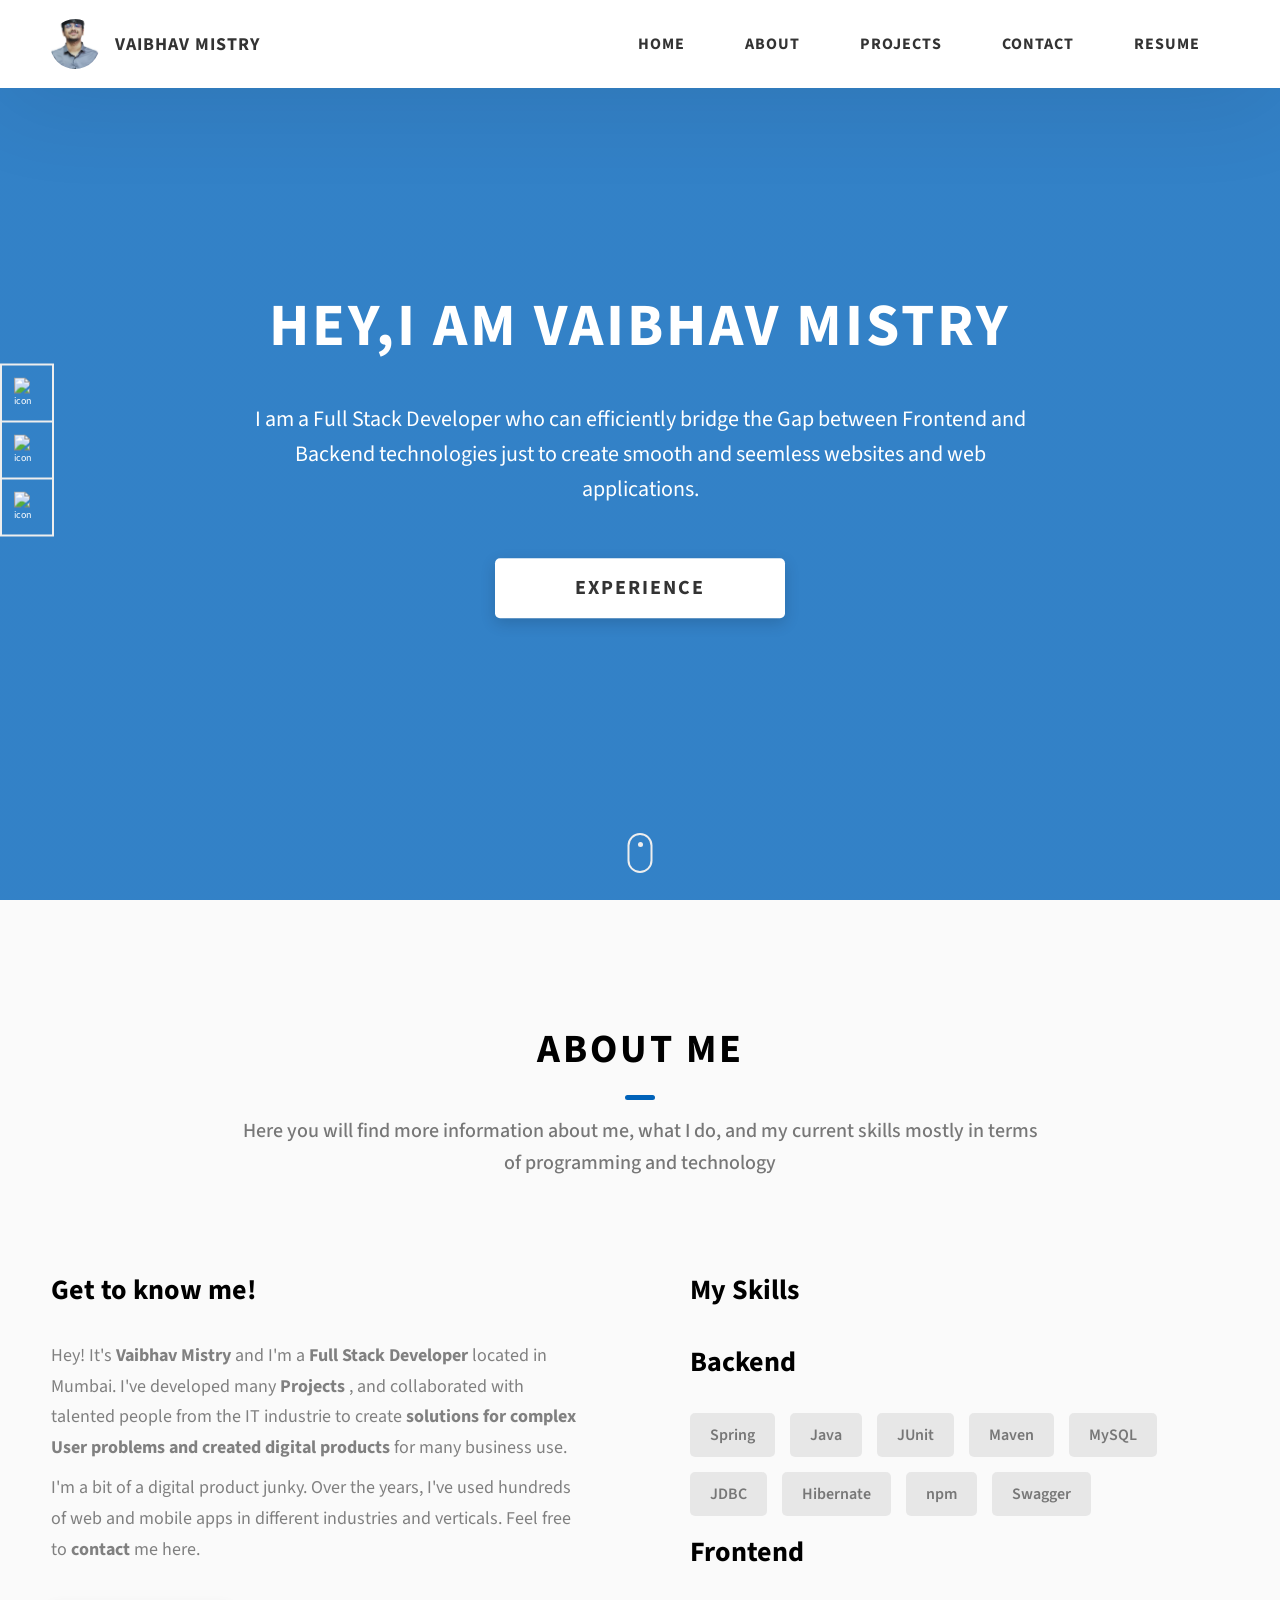
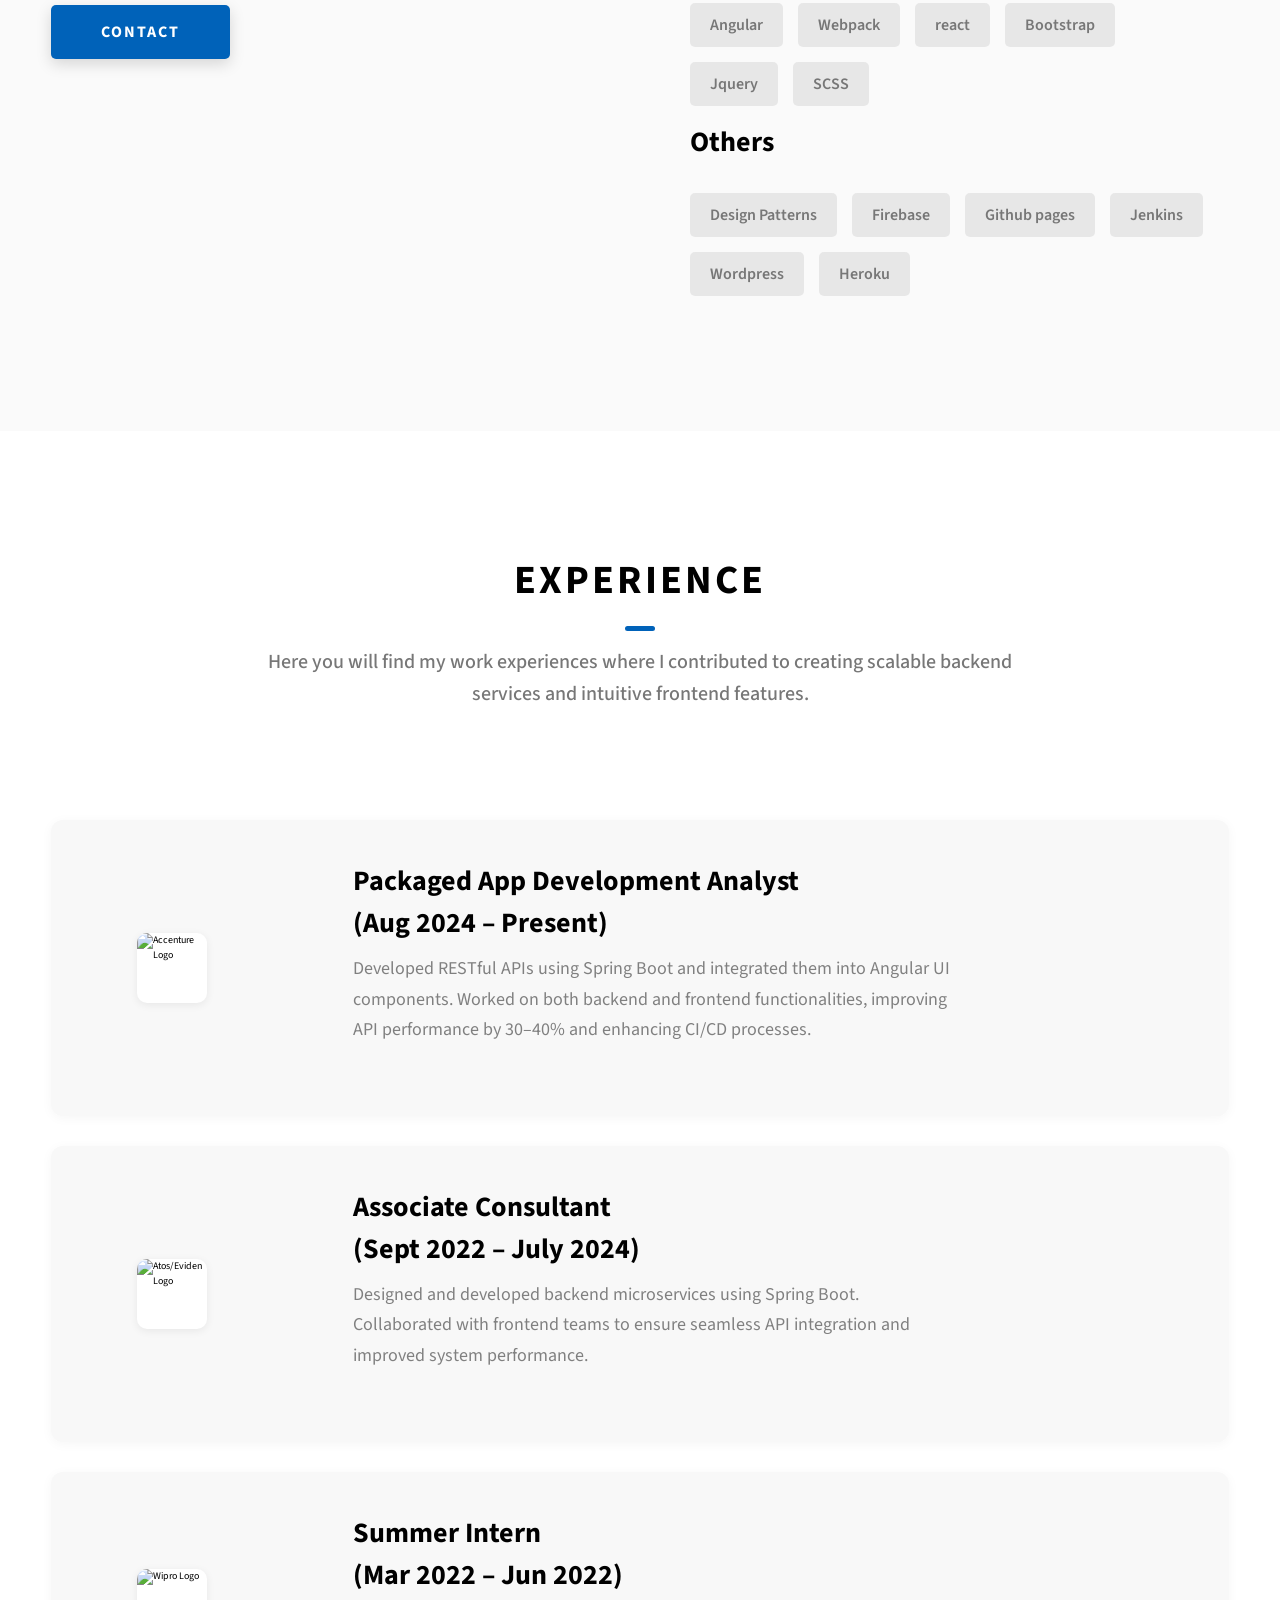
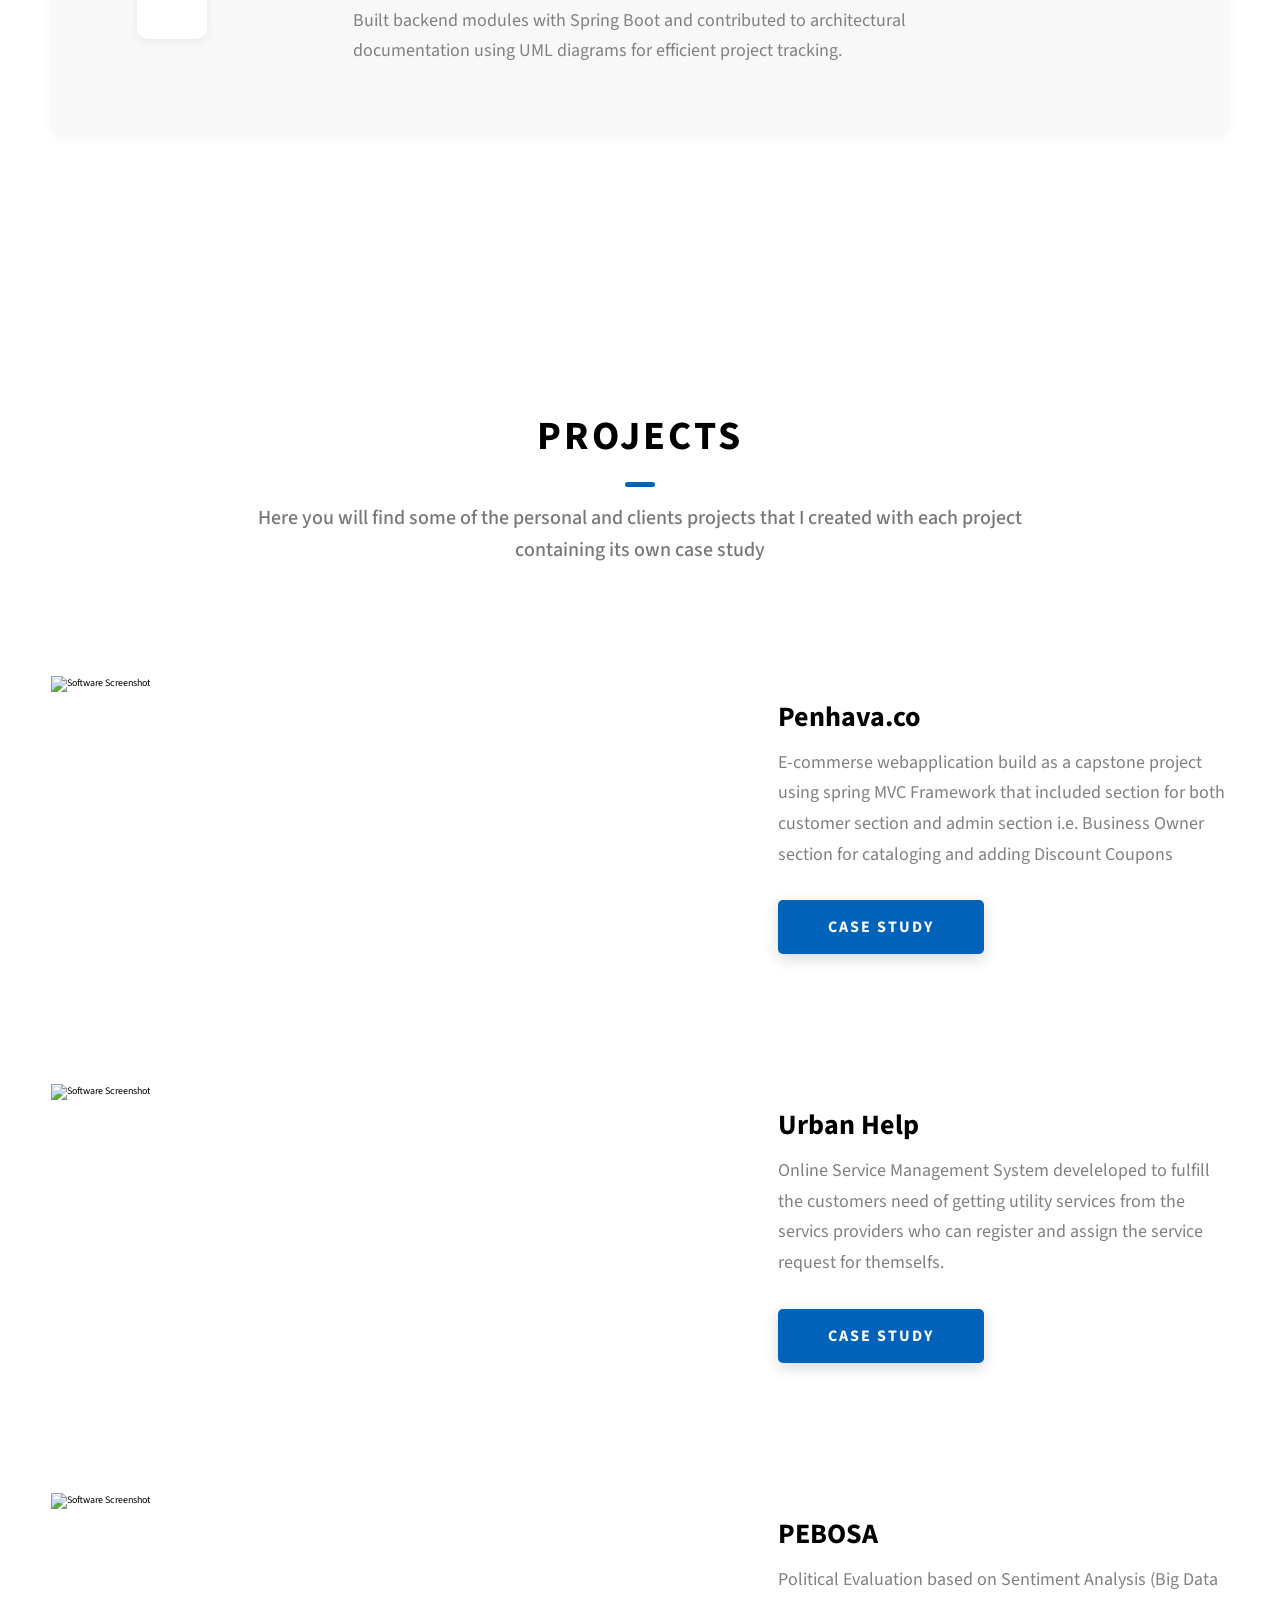
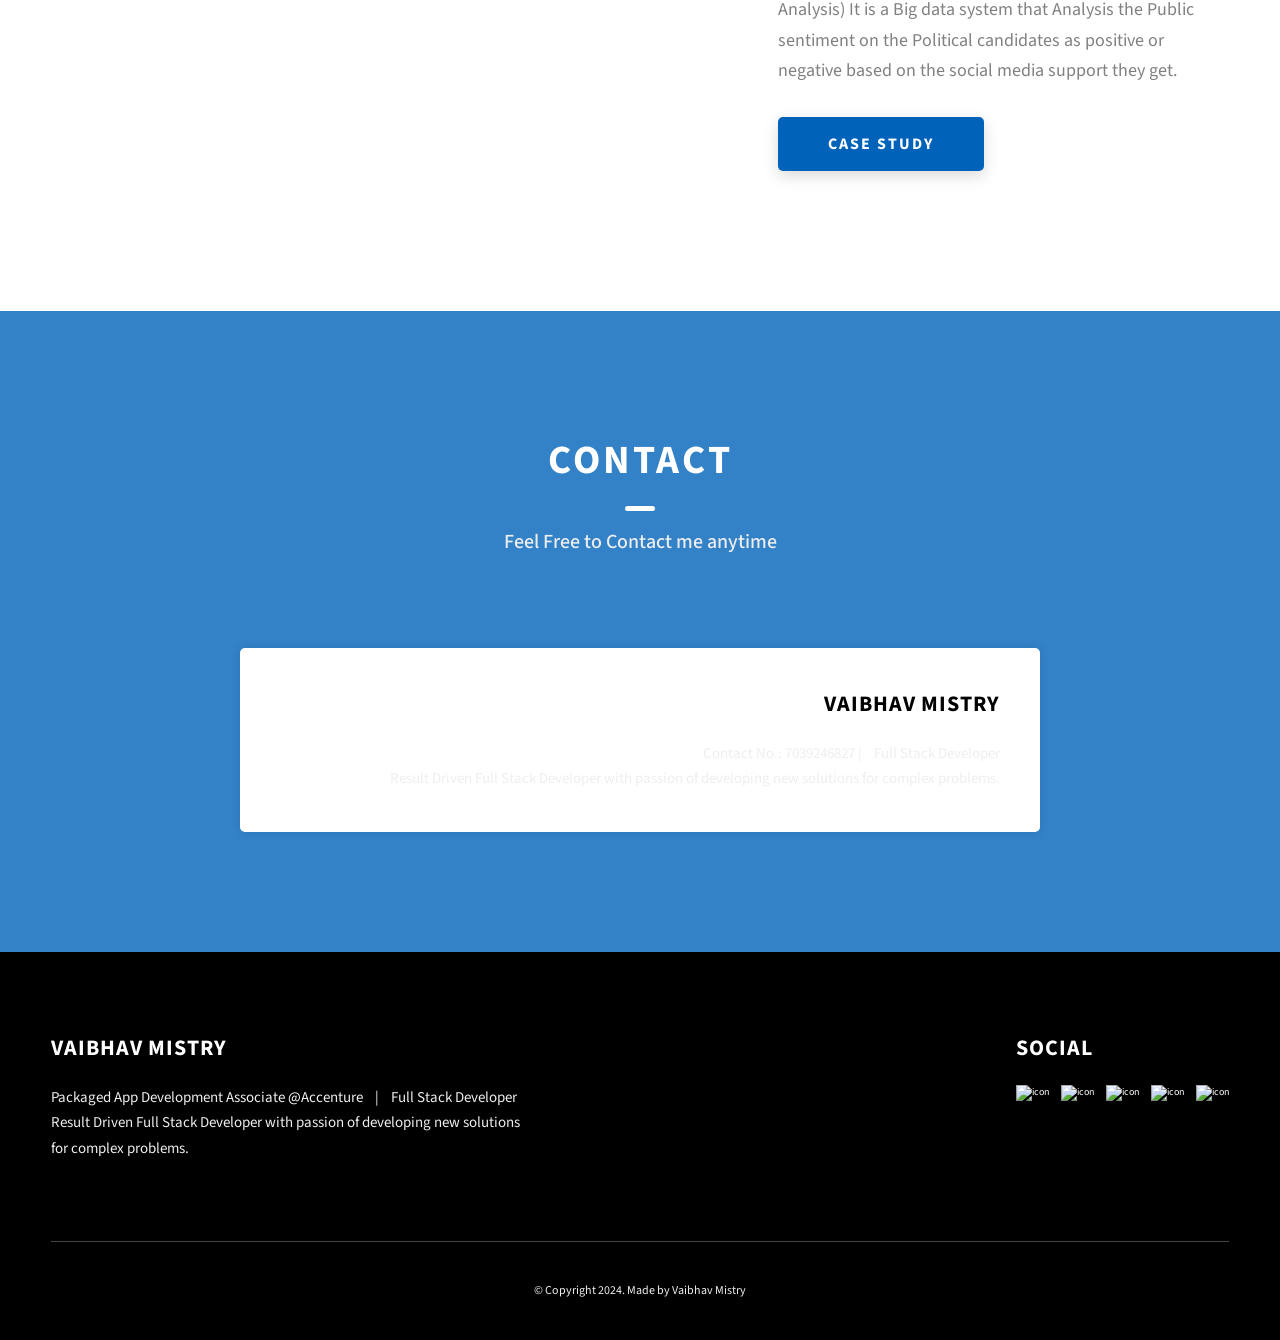
==== index.html @ 404e7f93 "updating the resume" ====
<!DOCTYPE html>
<html lang="en">
  <head>
    <meta charset="UTF-8" />
    <link rel="icon" href="./assets/jpeg/titlelogo.png" type="image/icon type">
    <meta name="viewport" content="width=device-width, initial-scale=1.0" />
    <meta http-equiv="X-UA-Compatible" content="ie=edge" />
    <title>Vaibhav Mistry</title>
    <meta name="description" content="Vaibahv Mistry Portfolio" />

    <link rel="stylesheet" href="style2.css" />

    <link rel="preconnect" href="https://fonts.googleapis.com" />
    <link rel="preconnect" href="https://fonts.gstatic.com" crossorigin />
    <link
      href="https://fonts.googleapis.com/css2?family=Source+Sans+Pro:wght@400;600;700;900&display=swap"
      rel="stylesheet"
    />
  </head>
  <body>
    <header class="header">
      <div class="header__content">
        <div class="header__logo-container">
          <div class="header__logo-img-cont">
            <img
              src="photo.jpg"
              alt="Vaibhav Mistry Logo Image"
              class="header__logo-img"
            />
          </div>
          <span class="header__logo-sub">Vaibhav Mistry</span>
        </div>
        <div class="header__main">
          <ul class="header__links">
            <li class="header__link-wrapper">
              <a href="./index.html" class="header__link"> Home </a>
            </li>
            <li class="header__link-wrapper">
              <a href="./index.html#about" class="header__link">About </a>
            </li>
            <li class="header__link-wrapper">
              <a href="./index.html#projects" class="header__link">
                Projects
              </a>
            </li>
            <li class="header__link-wrapper">
              <a href="./index.html#contact" class="header__link"> Contact </a>
            </li>
            <li class="header__link-wrapper">
              <a href="./index-1.html" class="header__link"> Resume </a>
            </li>
          </ul>
          <div class="header__main-ham-menu-cont">
            <img
              src="./assets/svg/ham-menu.svg"
              alt="hamburger menu"
              class="header__main-ham-menu"
            />
            <img
              src="./assets/svg/ham-menu-close.svg"
              alt="hamburger menu close"
              class="header__main-ham-menu-close d-none"
            />
          </div>
        </div>
      </div>
      <div class="header__sm-menu">
        <div class="header__sm-menu-content">
          <ul class="header__sm-menu-links">
            <li class="header__sm-menu-link">
              <a href="./index.html"> Home </a>
            </li>

            <li class="header__sm-menu-link">
              <a href="./index.html#about"> About </a>
            </li>

            <li class="header__sm-menu-link">
              <a href="./index.html#projects"> Projects </a>
            </li>

            <li class="header__sm-menu-link">
              <a href="./index.html#contact"> Contact </a>
            </li>
            <li class="header__sm-menu-link">
              <a href="./index-1.html" class="header__link"> Resume </a>
            </li>
          </ul>
        </div>
      </div>
    </header>
    <section class="home-hero">
      <div class="home-hero__content">
        <h1 class="heading-primary">Hey,I am Vaibhav Mistry</h1>
        <div class="home-hero__info">
          <p class="text-primary">
            I am a Full Stack Developer who can efficiently bridge the Gap between 
            Frontend and Backend technologies just to create smooth and seemless 
            websites and web applications.
          </p>
        </div>
        <div class="home-hero__cta">
          <a href="index.html#experience" class="btn btn--bg">Experience</a>
        </div>
      </div>
      <div class="home-hero__socials">
        <div class="home-hero__social">
          <a href="https://www.linkedin.com/in/vaibhav-mistry-b2bb762a1/" class="home-hero__social-icon-link">
            <img
              src="./assets/png/linkedin-ico.png"
              alt="icon"
              class="home-hero__social-icon"
            />
          </a>
        </div>
        <div class="home-hero__social">
          <a href="https://github.com/vaibhav2620" class="home-hero__social-icon-link">
            <img
              src="./assets/png/github-ico.png"
              alt="icon"
              class="home-hero__social-icon"
            />
          </a>
        </div>

        <div class="home-hero__social">
          <a
            href="https://www.instagram.com/vaibhav_mistry_/"
            class="home-hero__social-icon-link home-hero__social-icon-link--bd-none"
          >
            <img
              src="./assets/png/insta-ico.png"
              alt="icon"
              class="home-hero__social-icon"
            />
          </a>
        </div>
      </div>
      <div class="home-hero__mouse-scroll-cont">
        <div class="mouse"></div>
      </div>
    </section>
    <section id="about" class="about sec-pad">
      <div class="main-container">
        <h2 class="heading heading-sec heading-sec__mb-med">
          <span class="heading-sec__main">About Me</span>
          <span class="heading-sec__sub">
            Here you will find more information about me, what I do, 
            and my current skills mostly in terms of programming and technology
          </span>
        </h2>
        <div class="about__content">
          <div class="about__content-main">
            <h3 class="about__content-title">Get to know me!</h3>
            <div class="about__content-details">
              <p class="about__content-details-para">
                Hey! It's
                <strong>Vaibhav Mistry</strong>
                and I'm a <strong>Full Stack Developer </strong> located in
                Mumbai. I've developed many 
                <strong> Projects </strong>
                , and collaborated
                with talented people from the IT industrie to create
                <strong>solutions for complex User problems and created digital products </strong>
                for many business use.
              </p>
              <p class="about__content-details-para">
                I'm a bit of a digital product junky. Over the years, I've used
                hundreds of web and mobile apps in different industries and
                verticals. Feel free to
                <strong>contact</strong> me here.
              </p>
            </div>
            <a href="#contact" class="btn btn--med btn--theme dynamicBgClr"
              >Contact</a
            >
          </div>
          <div class="about__content-skills">
            <h3 class="about__content-title">My Skills</h3>
            <h6 class="about__content-title">Backend</h6>
            <div class="skills">
              <div class="skills__skill">Spring</div>
              <div class="skills__skill">Java</div>
              <div class="skills__skill">JUnit</div>
              <div class="skills__skill">Maven</div>
              <div class="skills__skill">MySQL</div>
              <div class="skills__skill">JDBC</div>
              <div class="skills__skill">Hibernate</div>
              <div class="skills__skill">npm</div>
              <div class="skills__skill">Swagger</div>
              
              
              
              <!-- <div class="skills__skill">Angular</div> -->
              <!-- <div class="skills__skill">Web technologies</div> -->
              <!-- <div class="skills__skill">CSS</div> -->
              <!-- <div class="skills__skill">JavaScript</div> -->
              <!-- <div class="skills__skill">Relational DB's</div>
                <div class="skills__skill">Git</div>
                <div class="skills__skill">Jenkins</div>
                <div class="skills__skill">React</div>
                <div class="skills__skill">Wordpress</div>
                <div class="skills__skill">Graphic designing</div> -->
            </div>
            <h6 class="about__content-title">Frontend</h6>
            <div class="skills">
                <!-- <div class="skills__skill">Spring Framework</div>
                    <div class="skills__skill">Java</div> -->
                    <div class="skills__skill">Angular</div>
                    <div class="skills__skill">Webpack</div>
                    <div class="skills__skill">react</div>
                    <div class="skills__skill">Bootstrap</div>
                    <div class="skills__skill">Jquery</div>
                    <div class="skills__skill">SCSS</div>

                    
                    <!-- <div class="skills__skill">Relational DB's</div>
                        <div class="skills__skill">Git</div>
                        <div class="skills__skill">Jenkins</div>
                        <div class="skills__skill">Wordpress</div>
                        <div class="skills__skill">Graphic designing</div> -->
                    </div>
                    <h6 class="about__content-title">Others</h6>
                    <div class="skills">
                        <!-- <div class="skills__skill">Spring Framework</div>
                            <div class="skills__skill">Java</div> -->
                            <!-- <div class="skills__skill">Angular</div>
                                <div class="skills__skill">HTML</div>
                                <div class="skills__skill">CSS</div>
                                <div class="skills__skill">JavaScript</div>
                                <div class="skills__skill">React</div> -->
                                <div class="skills__skill">Design Patterns</div>
                                <div class="skills__skill">Firebase</div>
                                <div class="skills__skill">Github pages</div>
              <div class="skills__skill">Jenkins</div>
              <div class="skills__skill">Wordpress</div>
              <div class="skills__skill">Heroku</div>
            </div>
          </div>
        </div>
      </div>
    </section>
    <section id="experience" class="projects sec-pad">
      <div class="main-container">
        <h2 class="heading heading-sec heading-sec__mb-bg">
          <span class="heading-sec__main">Experience</span>
          <span class="heading-sec__sub">
            Here you will find my work experiences where I contributed to creating scalable backend services and intuitive frontend features.
          </span>
        </h2>

        <div class="projects__content">
          <!-- Experience 1 -->
          <div class="projects__row experience-row">
            <div class="projects__row-img-cont">
              <img src="./assets/png/download.png" alt="Accenture Logo" class="experience-logo" />
            </div>
            <div class="projects__row-content">
              <h4 class="projects__row-content-title">Packaged App Development Analyst <br>(Aug 2024 – Present)</h4>
              <p class="projects__row-content-desc">
                Developed RESTful APIs using Spring Boot and integrated them into Angular UI components.
                Worked on both backend and frontend functionalities, improving API performance by 30–40% and enhancing CI/CD processes.
              </p>
            </div>
          </div>

          <!-- Experience 2 -->
          <div class="projects__row experience-row">
            <div class="projects__row-img-cont">
              <img src="./assets/jpeg/Logo .png" alt="Atos/Eviden Logo" class="experience-logo" />
            </div>
            <div class="projects__row-content">
              <h4 class="projects__row-content-title">Associate Consultant <br> (Sept 2022 – July 2024)</h4>
              <p class="projects__row-content-desc">
                Designed and developed backend microservices using Spring Boot. Collaborated with frontend teams to ensure seamless API integration and improved system performance.
              </p>
            </div>
          </div>

          <!-- Experience 3 -->
          <div class="projects__row experience-row">
            <div class="projects__row-img-cont">
              <img src="./assets/jpeg/wipro.png" alt="Wipro Logo" class="experience-logo" />
            </div>
            <div class="projects__row-content">
              <h4 class="projects__row-content-title">Summer Intern <br>(Mar 2022 – Jun 2022)</h4>
              <p class="projects__row-content-desc">
                Built backend modules with Spring Boot and contributed to architectural documentation using UML diagrams for efficient project tracking.
              </p>
            </div>
          </div>
        </div>
      </div>
    </section>
       
    <section id="projects" class="projects sec-pad">
      <div class="main-container">
        <h2 class="heading heading-sec heading-sec__mb-bg">
          <span class="heading-sec__main">Projects</span>
          <span class="heading-sec__sub">
            Here you will find some of the personal and clients projects that I created with each project containing its own case study
          </span>
        </h2>

        <div class="projects__content">
          <div class="projects__row">
            <div class="projects__row-img-cont">
              <img
                src="./assets/jpeg/Media (1).jpg"
                alt="Software Screenshot"
                class="projects__row-img"
                loading="lazy"
              />
            </div>
            <div class="projects__row-content">
              <h3 class="projects__row-content-title">Penhava.co</h3>
              <p class="projects__row-content-desc">
                E-commerse webapplication build as a capstone project using 
                spring MVC Framework that included section for both customer section 
                and admin section i.e. Business Owner section for cataloging and adding Discount Coupons 
              </p>
              <a
                href="./project-1.html"
                class="btn btn--med btn--theme dynamicBgClr"
                target="_blank"
                >Case Study</a
              >
            </div>
          </div>
          <div class="projects__row">
            <div class="projects__row-img-cont">
              <img
                src="./assets/jpeg/Media (2).jpg"
                alt="Software Screenshot"
                class="projects__row-img"
                loading="lazy"
              />
            </div>
            <div class="projects__row-content">
              <h3 class="projects__row-content-title">Urban Help</h3>
              <p class="projects__row-content-desc">
                Online Service Management System develeloped to fulfill the customers need 
                of getting utility services from the servics providers who can register and 
                assign the service request for themselfs.
              </p>
              <a
                href="./project-2.html"
                class="btn btn--med btn--theme dynamicBgClr"
                target="_blank"
                >Case Study</a
              >
            </div>
          </div>
          <div class="projects__row">
            <div class="projects__row-img-cont">
              <img
                src="./assets/jpeg/Media (3).png"
                alt="Software Screenshot"
                class="projects__row-img"
                loading="lazy"
              />
            </div>
            <div class="projects__row-content">
              <h3 class="projects__row-content-title">PEBOSA</h3>
              <p class="projects__row-content-desc">
                Political Evaluation based on Sentiment Analysis (Big Data Analysis)
                It is a Big data system that Analysis the Public sentiment on the Political
                candidates as positive or negative based on the social media support 
                they get.
              </p>
              <a
                href="./project-3.html"
                class="btn btn--med btn--theme dynamicBgClr"
                target="_blank"
                >Case Study</a
              >
            </div>
          </div>
        </div>
      </div>
    </section>
    <section id="contact" class="contact sec-pad dynamicBg">
      <div class="main-container">
        <h2 class="heading heading-sec heading-sec__mb-med">
          <span class="heading-sec__main heading-sec__main--lt">Contact</span>
          <span class="heading-sec__sub heading-sec__sub--lt">
            Feel Free to Contact me anytime
          </span>
        </h2>
        <div class="contact__form-container">
          <h4 class="heading heading-sm text-lt">Vaibhav Mistry</h4>
            <p class="main-footer__short-desc">
              Contact No.: 7039246827  | &nbsp;&nbsp;  Full Stack Developer<br>
              Result Driven Full Stack Developer with passion of developing new solutions for complex problems.
            </p>
        </div>
      </div>
    </section>
    <footer class="main-footer">
      <div class="main-container">
        <div class="main-footer__upper">
          <div class="main-footer__row main-footer__row-1">
            <h2 class="heading heading-sm main-footer__heading-sm">
              <span>Social</span>
            </h2>
            <div class="main-footer__social-cont">
              <a target="_blank" rel="noreferrer" href="#">
                <img
                  class="main-footer__icon"
                  src="./assets/png/linkedin-ico.png"
                  alt="icon"
                />
              </a>
              <a target="_blank" rel="noreferrer" href="#">
                <img
                  class="main-footer__icon"
                  src="./assets/png/github-ico.png"
                  alt="icon"
                />
              </a>
              <a target="_blank" rel="noreferrer" href="#">
                <img
                  class="main-footer__icon"
                  src="./assets/png/twitter-ico.png"
                  alt="icon"
                />
              </a>
              <a target="_blank" rel="noreferrer" href="#">
                <img
                  class="main-footer__icon"
                  src="./assets/png/yt-ico.png"
                  alt="icon"
                />
              </a>
              <a target="_blank" rel="noreferrer" href="#">
                <img
                  class="main-footer__icon main-footer__icon--mr-none"
                  src="./assets/png/insta-ico.png"
                  alt="icon"
                />
              </a>
            </div>
          </div>
          <div class="main-footer__row main-footer__row-2">
            <h4 class="heading heading-sm text-lt">Vaibhav Mistry</h4>
            <p class="main-footer__short-desc">
              Packaged App Development Associate @Accenture &nbsp;&nbsp;  | &nbsp;&nbsp;  Full Stack Developer<br>
              Result Driven Full Stack Developer with passion of developing new solutions for complex problems.
            </p>
          </div>
        </div>

        <!-- If you give me some credit or shoutout here by linking to my website, then it will be a big thing for me and will help me a lot :) -->
        <div class="main-footer__lower">
          &copy; Copyright 2024. Made by Vaibhav Mistry
        </div>
      </div>
    </footer>

    <script src="./index.js"></script>
    <script type="module" >
      // Import the functions you need from the SDKs you need
  import { initializeApp } from "https://www.gstatic.com/firebasejs/10.11.1/firebase-app.js";
  import { getDatabase, ref , set, get, child} from "https://www.gstatic.com/firebasejs/10.11.1/firebase-database.js";
  import { getAnalytics } from "https://www.gstatic.com/firebasejs/10.11.1/firebase-analytics.js";
  // TODO: Add SDKs for Firebase products that you want to use
  // https://firebase.google.com/docs/web/setup#available-libraries

  // Your web app's Firebase configuration
  // For Firebase JS SDK v7.20.0 and later, measurementId is optional
  const firebaseConfig = {
    apiKey: "AIzaSyBQFtARrEkun3d946oIa9Ze4JEmyEsktgA",
    authDomain: "contactme-c0a6f.firebaseapp.com",
    projectId: "contactme-c0a6f",
    storageBucket: "contactme-c0a6f.appspot.com",
    messagingSenderId: "210696355469",
    appId: "1:210696355469:web:c45928dd98c99b781cecc4",
    measurementId: "G-8SBKLB7DMS"
  };

  // Initialize Firebase
  const app = initializeApp(firebaseConfig);
  const analytics = getAnalytics(app);


  const db = getDatabase(app);


  document.getElementById("submit").addEventListener('click',function(e){
    e.preventDefault();    
    set(ref(db, "user/" +document.getElementById("name").value),
    {
        name: document.getElementById("name").value,
        email: document.getElementById("email").value,
        Message : document.getElementById("message").value
    });
    alert("Message Received! I will Contact you soon");
  });
    </script>

  </body>
</html>
---- style2.css ----
/*
0 - 600px:      Phone
600 - 900px:    Tablet portrait
900 - 1200px:   Tablet landscape
[1200 - 1800] is where our normal styles apply
1800px + :      Big desktop
$breakpoint arguement choices:
- phone
- tab-port
- tab-land
- big-desktop

Inside media queries 1em is always 16px i.e 1em = 16px at every screen size only inside media queries
*/
*,
*::after,
*::before {
  margin: 0;
  padding: 0;
  box-sizing: inherit;
  font-family: inherit; }

html {
  font-size: 62.5%;
  scroll-behavior: smooth; }
  @media only screen and (max-width: 75em) {
    html {
      font-size: 59%; } }
  @media only screen and (max-width: 56.25em) {
    html {
      font-size: 56%; } }
  @media only screen and (min-width: 112.5em) {
    html {
      font-size: 65%; } }

body {
  box-sizing: border-box;
  position: relative;
  line-height: 1.5;
  font-family: sans-serif;
  overflow-x: hidden;
  overflow-y: scroll;
  font-family: 'Source Sans Pro', sans-serif; }

a {
  text-decoration: none;
  color: inherit; }

li {
  list-style: none; }

input:focus,
button:focus,
a:focus,
textarea:focus {
  outline: none; }

button {
  border: none;
  cursor: pointer; }

textarea {
  resize: none; }

.heading-primary {
  font-size: 6rem;
  text-transform: uppercase;
  letter-spacing: 3px;
  text-align: center; }
  @media only screen and (max-width: 37.5em) {
    .heading-primary {
      font-size: 4.5rem; } }

.heading-sec__mb-bg {
  margin-bottom: 11rem; }
  @media only screen and (max-width: 56.25em) {
    .heading-sec__mb-bg {
      margin-bottom: 8rem; } }

.heading-sec__mb-med {
  margin-bottom: 9rem; }
  @media only screen and (max-width: 56.25em) {
    .heading-sec__mb-med {
      margin-bottom: 8rem; } }

.heading-sec__main {
  display: block;
  font-size: 4rem;
  text-transform: uppercase;
  letter-spacing: 1px;
  letter-spacing: 3px;
  text-align: center;
  margin-bottom: 3.5rem;
  position: relative; }
  .heading-sec__main--lt {
    color: #fff; }
    .heading-sec__main--lt::after {
      content: '';
      background: #fff !important; }
  .heading-sec__main::after {
    content: '';
    position: absolute;
    top: calc(100% + 1.5rem);
    height: 5px;
    width: 3rem;
    background: #0062b9;
    left: 50%;
    transform: translateX(-50%);
    border-radius: 5px; }
    @media only screen and (max-width: 37.5em) {
      .heading-sec__main::after {
        top: calc(100% + 1.2rem); } }

.heading-sec__sub {
  display: block;
  text-align: center;
  color: #777;
  font-size: 2rem;
  font-weight: 500;
  max-width: 80rem;
  margin: auto;
  line-height: 1.6; }
  @media only screen and (max-width: 37.5em) {
    .heading-sec__sub {
      font-size: 1.8rem; } }
  .heading-sec__sub--lt {
    color: #eee; }

.heading-sm {
  font-size: 2.2rem;
  text-transform: uppercase;
  letter-spacing: 1px; }

.main-container {
  max-width: 120rem;
  margin: auto;
  width: 92%; }

.btn {
  background: #fff;
  color: #333;
  text-transform: uppercase;
  letter-spacing: 2px;
  display: inline-block;
  font-weight: 700;
  border-radius: 5px;
  box-shadow: 0 5px 15px 0 rgba(0, 0, 0, 0.15);
  transition: transform .3s; }
  .btn:hover {
    transform: translateY(-3px); }
  .btn--bg {
    padding: 1.5rem 8rem;
    font-size: 2rem; }
  .btn--med {
    padding: 1.5rem 5rem;
    font-size: 1.6rem; }
  .btn--theme {
    background: #0062b9;
    color: #fff; }
  .btn--theme-inv {
    color: #0062b9;
    background: #fff;
    border: 2px solid #0062b9;
    box-shadow: none;
    padding: calc(1.5rem - 2px) calc(5rem - 2px); }

.sec-pad {
  padding: 12rem 0; }
  @media only screen and (max-width: 56.25em) {
    .sec-pad {
      padding: 8rem 0; } }

.text-primary {
  color: #fff;
  font-size: 2.2rem;
  text-align: center;
  width: 100%;
  line-height: 1.6; }
  @media only screen and (max-width: 37.5em) {
    .text-primary {
      font-size: 2rem; } }

.d-none {
  display: none; }

.home-hero {
  color: #fff;
  background: linear-gradient(to right, rgba(0, 98, 185, 0.8), rgba(0, 98, 185, 0.8)), url(../../assets/svg/common-bg.svg);
  background-position: center;
  height: 100vh;
  min-height: 80rem;
  max-height: 120rem;
  position: relative; }
  @media only screen and (max-width: 37.5em) {
    .home-hero {
      height: unset;
      min-height: unset; } }
  .home-hero__socials {
    position: absolute;
    top: 50%;
    border: 2px solid #eee;
    border-left: 2px solid #eee;
    transform: translateY(-50%); }
    @media only screen and (max-width: 56.25em) {
      .home-hero__socials {
        display: none; } }
  .home-hero__mouse-scroll-cont {
    position: absolute;
    bottom: 3%;
    left: 50%;
    transform: translateX(-50%); }
    @media only screen and (max-width: 37.5em) {
      .home-hero__mouse-scroll-cont {
        display: none; } }
  .home-hero__social {
    width: 5rem; }
  .home-hero__social-icon-link {
    width: 100%;
    display: block;
    padding: 1.2rem;
    border-bottom: 2px solid #eee;
    transition: background .3s; }
    .home-hero__social-icon-link:hover {
      background: rgba(255, 255, 255, 0.1); }
    .home-hero__social-icon-link--bd-none {
      border-bottom: 0; }
  .home-hero__social-icon {
    width: 100%; }
  .home-hero__content {
    position: absolute;
    top: 50%;
    left: 50%;
    transform: translate(-50%, -50%);
    max-width: 90rem;
    width: 92%; }
    @media only screen and (max-width: 37.5em) {
      .home-hero__content {
        padding: 19rem 0 13rem 0;
        margin: auto;
        position: static;
        transform: translate(0, 0); } }
  .home-hero__info {
    margin: 3rem auto 0 auto;
    max-width: 80rem; }
  .home-hero__cta {
    margin-top: 5rem;
    text-align: center; }

.about {
  background: #fafafa; }
  .about__content {
    display: grid;
    grid-template-columns: 1fr 1fr;
    grid-gap: 10rem; }
    @media only screen and (max-width: 56.25em) {
      .about__content {
        grid-template-columns: 1fr;
        grid-gap: 8rem; } }
    .about__content-title {
      font-weight: 700;
      font-size: 2.8rem;
      margin-bottom: 3rem; }
      @media only screen and (max-width: 37.5em) {
        .about__content-title {
          font-size: 2.4rem; } }
    .about__content-details-para {
      font-size: 1.8rem;
      color: grey;
      max-width: 60rem;
      line-height: 1.7;
      margin-bottom: 1rem; }
      .about__content-details-para--hl {
        font-weight: 700;
        margin: 0 3px; }
      .about__content-details-para:last-child {
        margin-bottom: 4rem; }

.projects__row {
  display: grid;
  grid-template-columns: 1.5fr 1fr;
  grid-gap: 5rem;
  margin-bottom: 11rem; }
  @media only screen and (max-width: 56.25em) {
    .projects__row {
      grid-template-columns: 1fr;
      grid-gap: 2rem;
      margin-bottom: 8rem; } }
  @media only screen and (max-width: 56.25em) {
    .projects__row {
      text-align: center; } }
  .projects__row:last-child {
    margin-bottom: 0; }
  .projects__row-img-cont {
    overflow: hidden; }
  .projects__row-img {
    width: 100%;
    display: block;
    object-fit: cover; }
  .projects__row-content {
    padding: 2rem 0;
    display: flex;
    justify-content: center;
    flex-direction: column;
    align-items: flex-start; }
    @media only screen and (max-width: 56.25em) {
      .projects__row-content {
        align-items: center; } }
    .projects__row-content-title {
      font-weight: 700;
      font-size: 2.8rem;
      margin-bottom: 2rem; }
      @media only screen and (max-width: 37.5em) {
        .projects__row-content-title {
          font-size: 2.4rem; } }
    .projects__row-content-desc {
      font-size: 1.8rem;
      color: grey;
      max-width: 60rem;
      line-height: 1.7;
      margin-bottom: 3rem; }
      @media only screen and (max-width: 37.5em) {
        .projects__row-content-desc {
          font-size: 1.7rem; } }

.contact {
  background: linear-gradient(to right, rgba(0, 98, 185, 0.8), rgba(0, 98, 185, 0.8)), url(../../assets/svg/common-bg.svg);
  background-size: cover;
  background-position: center; }
  .contact__form-container {
    box-shadow: 0 0 10px rgba(0, 0, 0, 0.1);
    background: white;
    padding: 4rem;
    margin-top: 6rem;
    max-width: 80rem;
    text-align: right;
    width: 95%;
    border-radius: 5px;
    margin: 5rem auto 0 auto; }
    @media only screen and (max-width: 37.5em) {
      .contact__form-container {
        padding: 3rem; } }
  .contact__form-field {
    margin-bottom: 4rem; }
    @media only screen and (max-width: 37.5em) {
      .contact__form-field {
        margin-bottom: 3rem; } }
  .contact__form-label {
    color: #666;
    font-size: 1.4rem;
    letter-spacing: 1px;
    font-weight: 700;
    margin-bottom: 1rem;
    display: block;
    text-align: left; }
  .contact__form-input {
    color: #333;
    padding: 2rem;
    width: 100%;
    border: 1px solid #ebebeb;
    font-size: 1.6rem;
    letter-spacing: 0px;
    background: #f0f0f0;
    border-radius: 5px;
    font-weight: 600;
    /* Code for Modern Browsers */
    /* Code for WebKit, Blink, Edge */
    /* Code for Internet Explorer 10-11 */
    /* Code for Microsoft Edge */
    /* Code for Mozilla Firefox 4 to 18 */
    /* Code for Mozilla Firefox 19+ */ }
    .contact__form-input::placeholder {
      color: #999;
      font-weight: 600;
      font-size: 1.6rem; }
    .contact__form-input::-webkit-input-placeholder {
      color: #999;
      font-weight: 600;
      font-size: 1.6rem; }
    .contact__form-input:-ms-input-placeholder {
      color: #999;
      font-weight: 600;
      font-size: 1.6rem; }
    .contact__form-input::-ms-input-placeholder {
      color: #999;
      font-weight: 600;
      font-size: 1.6rem; }
    .contact__form-input:-moz-placeholder {
      opacity: 1;
      color: #999;
      font-weight: 600;
      font-size: 1.6rem; }
    .contact__form-input::-moz-placeholder {
      opacity: 1;
      color: #999;
      font-weight: 600;
      font-size: 1.6rem; }
  .contact__btn {
    width: 30%;
    padding: 2rem 4rem;
    font-size: 1.6rem; }
    @media only screen and (max-width: 37.5em) {
      .contact__btn {
        width: 100%; } }

.project-cs-hero {
  color: #fff;
  background: linear-gradient(to right, rgba(0, 98, 185, 0.8), rgba(0, 98, 185, 0.8)), url(../../assets/svg/common-bg.svg);
  background-size: cover;
  background-position: center;
  position: relative; }
  @media only screen and (max-width: 37.5em) {
    .project-cs-hero {
      height: unset;
      min-height: unset; } }
  .project-cs-hero__content {
    padding: 25rem 0 17rem 0;
    max-width: 90rem;
    width: 92%;
    margin: auto; }
    @media only screen and (max-width: 37.5em) {
      .project-cs-hero__content {
        padding: 19rem 0 13rem 0;
        margin: auto;
        position: static;
        transform: translate(0, 0); } }
  .project-cs-hero__info {
    margin: 3rem auto 0 auto;
    max-width: 80rem; }
  .project-cs-hero__cta {
    margin-top: 5rem;
    text-align: center; }

.project-details__content {
  padding: 8rem 0;
  max-width: 90rem;
  margin: auto; }
  .project-details__content-title {
    font-weight: 700;
    font-size: 2.8rem;
    margin-bottom: 3rem; }
    @media only screen and (max-width: 37.5em) {
      .project-details__content-title {
        font-size: 2.4rem; } }

.project-details__showcase-img-cont {
  width: 100%;
  margin-bottom: 6rem; }

.project-details__showcase-img {
  width: 100%; }

.project-details__content-main {
  width: 100%;
  max-width: 70rem;
  margin: auto; }

.project-details__desc {
  margin: 0 0 7rem 0; }
  .project-details__desc-para {
    font-size: 1.8rem;
    line-height: 1.7;
    color: grey;
    margin-bottom: 2rem; }

.project-details__tools-used {
  margin: 0 0 7rem 0; }
  .project-details__tools-used-list {
    display: flex;
    flex-wrap: wrap; }
  .project-details__tools-used-item {
    padding: 1rem 2rem;
    margin-bottom: 1.5rem;
    margin-right: 1.5rem;
    font-size: 1.6rem;
    background: rgba(153, 153, 153, 0.2);
    border-radius: 5px;
    font-weight: 600;
    color: #777; }

.project-details__links {
  margin: 0 0; }
  .project-details__links-btn {
    margin-right: 2rem; }
    @media only screen and (max-width: 37.5em) {
      .project-details__links-btn {
        margin-right: 0;
        width: 70%;
        margin-bottom: 2rem;
        text-align: center; } }
    .project-details__links-btn:last-child {
      margin: 0; }
      @media only screen and (max-width: 37.5em) {
        .project-details__links-btn:last-child {
          margin: 0; } }

.header {
  position: fixed;
  width: 100%;
  z-index: 1000;
  background: #000;
  background: #fff;
  box-shadow: 0 10px 100px rgba(0, 0, 0, 0.1); }
  .header__content {
    display: flex;
    align-items: center;
    justify-content: space-between;
    padding: 1rem 5rem; }
    @media only screen and (max-width: 56.25em) {
      .header__content {
        padding: 0 2rem; } }
  .header__logo-container {
    display: flex;
    align-items: center;
    cursor: pointer;
    color: #333;
    transition: color .3s; }
    .header__logo-container:hover {
      color: #0062b9; }
  .header__logo-img-cont {
    width: 5rem;
    height: 5rem;
    border-radius: 50px;
    overflow: hidden;
    margin-right: 1.5rem;
    background: #0062b9; }
    @media only screen and (max-width: 56.25em) {
      .header__logo-img-cont {
        width: 4.5rem;
        height: 4.5rem;
        margin-right: 1.2rem; } }
  .header__logo-img {
    width: 100%;
    height: 100%;
    object-fit: cover;
    object-position: center;
    display: block; }
  .header__logo-sub {
    font-size: 1.8rem;
    text-transform: uppercase;
    font-weight: 700;
    letter-spacing: 1px; }
  .header__links {
    display: flex; }
    @media only screen and (max-width: 37.5em) {
      .header__links {
        display: none; } }
  .header__link {
    padding: 2.2rem 3rem;
    display: inline-block;
    font-size: 1.6rem;
    color: #333;
    text-transform: uppercase;
    letter-spacing: 1px;
    font-weight: 700;
    transition: color .3s; }
    .header__link:hover {
      color: #0062b9; }
    @media only screen and (max-width: 56.25em) {
      .header__link {
        padding: 3rem 1.8rem;
        font-size: 1.5rem; } }
  .header__main-ham-menu-cont {
    display: none;
    width: 3rem;
    padding: 2.2rem 0; }
    @media only screen and (max-width: 37.5em) {
      .header__main-ham-menu-cont {
        display: block; } }
  .header__main-ham-menu {
    width: 100%; }
  .header__main-ham-menu-close {
    width: 100%; }
  .header__sm-menu {
    background: #fff;
    position: absolute;
    width: 100%;
    top: 100%;
    visibility: hidden;
    opacity: 0;
    transition: all .3s;
    box-shadow: 0px 5px 5px 0px rgba(0, 0, 0, 0.1);
    -webkit-box-shadow: 0px 5px 5px 0px rgba(0, 0, 0, 0.1);
    -moz-box-shadow: 0px 5px 5px 0px rgba(0, 0, 0, 0.1); }
    .header__sm-menu--active {
      visibility: hidden;
      opacity: 0; }
      @media only screen and (max-width: 37.5em) {
        .header__sm-menu--active {
          visibility: visible;
          opacity: 1; } }
  .header__sm-menu-link a {
    display: block;
    text-decoration: none;
    padding: 2.5rem 3rem;
    font-size: 1.6rem;
    color: #333;
    text-align: right;
    border-bottom: 1px solid #eee;
    font-weight: 700;
    text-transform: uppercase;
    letter-spacing: 2px;
    transition: color .3s; }
    .header__sm-menu-link a:hover {
      color: #0062b9; }
  .header__sm-menu-link:first-child a {
    border-top: 1px solid #eee; }
  .header__sm-menu-link-last {
    border-bottom: 0; }

.main-footer {
  background: #000;
  color: #fff; }
  .main-footer__upper {
    display: flex;
    justify-content: space-between;
    padding: 8rem 0; }
    @media only screen and (max-width: 56.25em) {
      .main-footer__upper {
        padding: 6rem 0; } }
    @media only screen and (max-width: 37.5em) {
      .main-footer__upper {
        display: block; } }
  .main-footer__row-1 {
    order: 2; }
    @media only screen and (max-width: 56.25em) {
      .main-footer__row-1 {
        margin-bottom: 5rem; } }
  .main-footer__row-2 {
    width: 40%;
    order: 1;
    max-width: 50rem; }
    @media only screen and (max-width: 56.25em) {
      .main-footer__row-2 {
        width: 100%; } }
  .main-footer__short-desc {
    margin-top: 2rem;
    color: #eee;
    font-size: 1.5rem;
    line-height: 1.7; }
  .main-footer__social-cont {
    margin-top: 2rem; }
  .main-footer__icon {
    margin-right: 1rem;
    width: 2.5rem; }
    .main-footer__icon--mr-none {
      margin-right: 0; }
  .main-footer__lower {
    padding: 4rem 0;
    border-top: 1px solid #444;
    color: #eee;
    font-size: 1.2rem;
    text-align: left;
    text-align: center; }
    .main-footer__lower a {
      text-decoration: underline;
      font-weight: bold;
      margin-left: 2px; }
    @media only screen and (max-width: 56.25em) {
      .main-footer__lower {
        padding: 3.5rem 0; } }

.skills {
  display: flex;
  flex-wrap: wrap; }
  .skills__skill {
    padding: 1rem 2rem;
    margin-bottom: 1.5rem;
    margin-right: 1.5rem;
    font-size: 1.6rem;
    background: rgba(153, 153, 153, 0.2);
    border-radius: 5px;
    font-weight: 600;
    color: #777; }

.mouse {
  width: 25px;
  height: 40px;
  border: 2px solid #eee;
  border-radius: 60px;
  position: relative;
  overflow: hidden; }
  .mouse::before {
    content: '';
    width: 5px;
    height: 5px;
    position: absolute;
    top: 7px;
    left: 50%;
    transform: translateX(-50%);
    background-color: #eee;
    border-radius: 50%;
    opacity: 1;
    animation: wheel 1.3s infinite;
    -webkit-animation: wheel 1.3s infinite; }

@keyframes wheel {
  to {
    opacity: 0;
    top: 27px; } }

@-webkit-keyframes wheel {
  to {
    opacity: 0;
    top: 27px; } }

.experience-logo {
  width: 70px;
  height: 70px;
  object-fit: contain;
  border-radius: 10px;
  box-shadow: 0 2px 8px rgba(0,0,0,0.07);
  background: #fff;
  margin-bottom: 1rem;
  margin-top: 1rem;
}

.projects__row.experience-row {
  grid-template-columns: 0.5fr 2fr;
  align-items: center;
  background: #f8f8f8;
  border-radius: 12px;
  box-shadow: 0 2px 12px rgba(0,0,0,0.04);
  padding: 2rem 1rem;
  margin-bottom: 3rem;
}

.projects__row.experience-row .projects__row-img-cont {
  display: flex;
  align-items: center;
  justify-content: center;
  background: none;
  box-shadow: none;
  padding: 0;
}

.projects__row.experience-row .projects__row-content {
  padding-left: 2rem;
}

.projects__row-content-title {
  margin-bottom: 1rem;
}
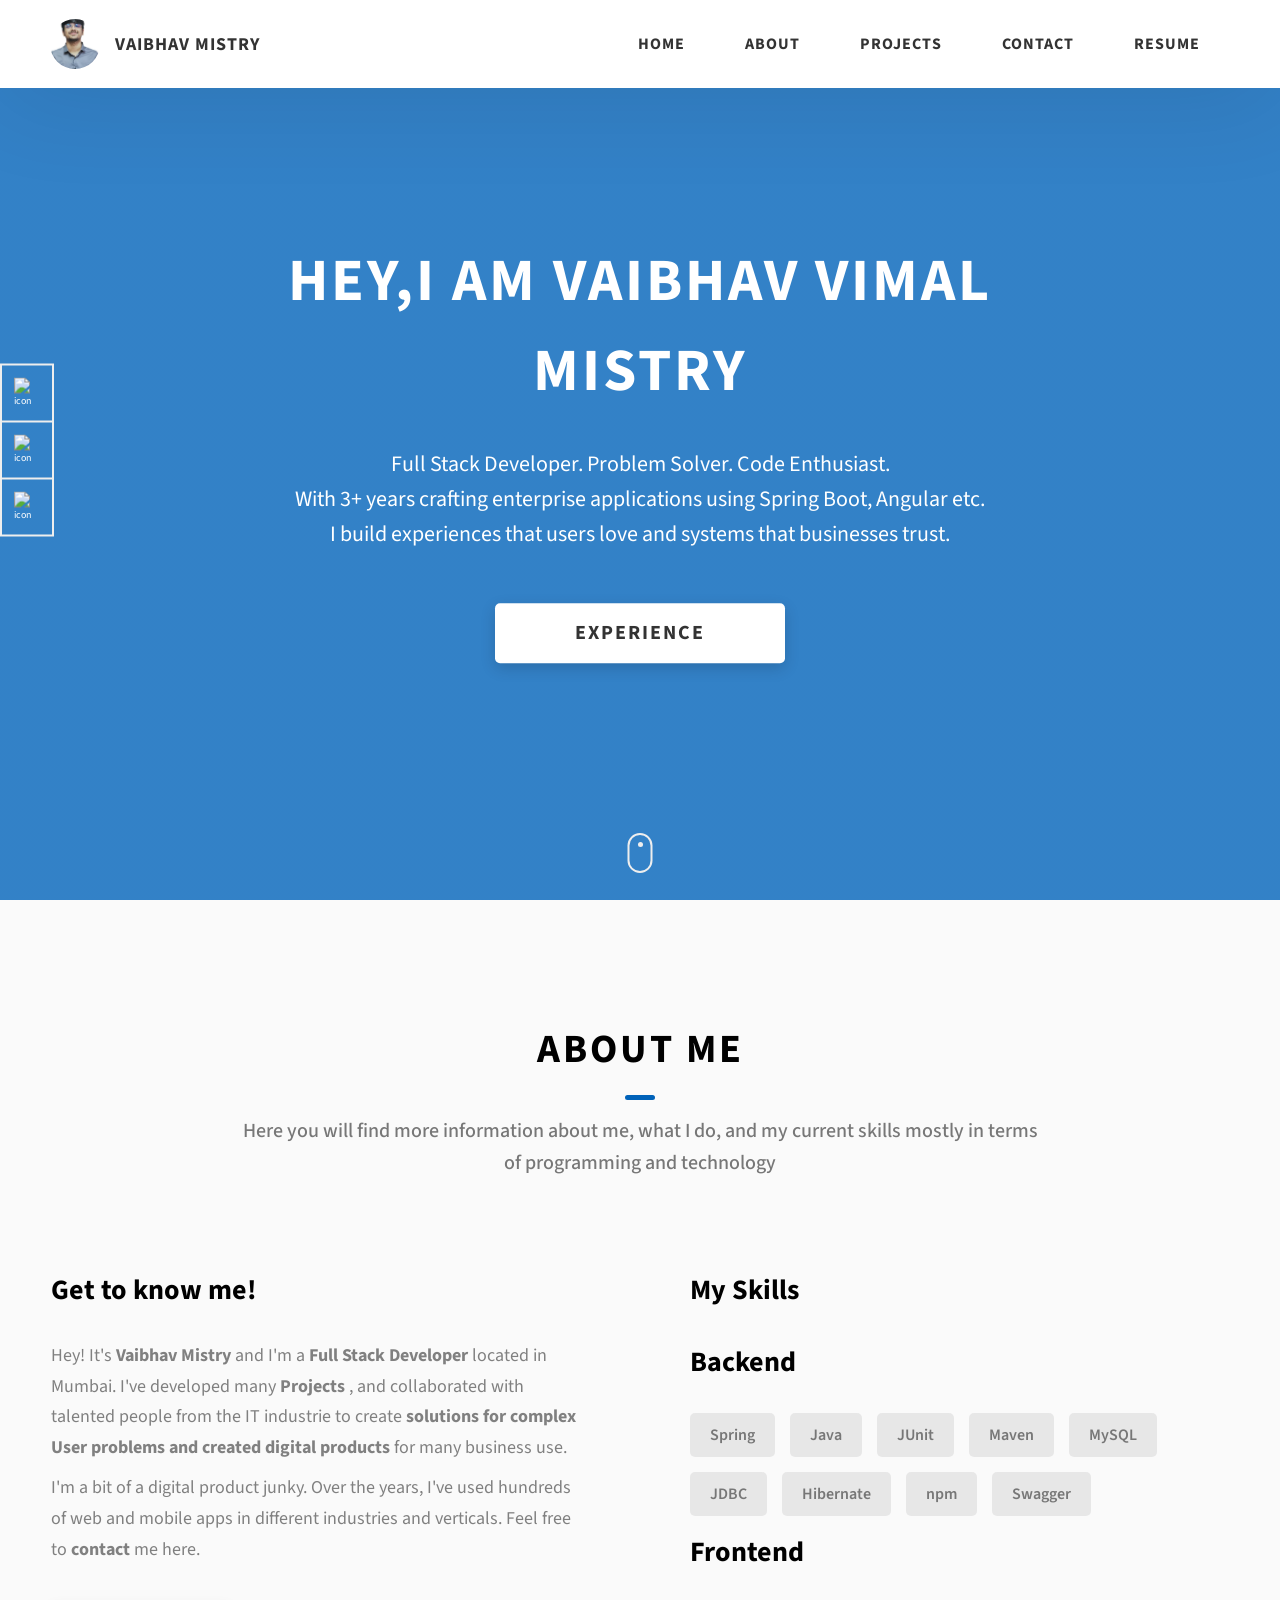
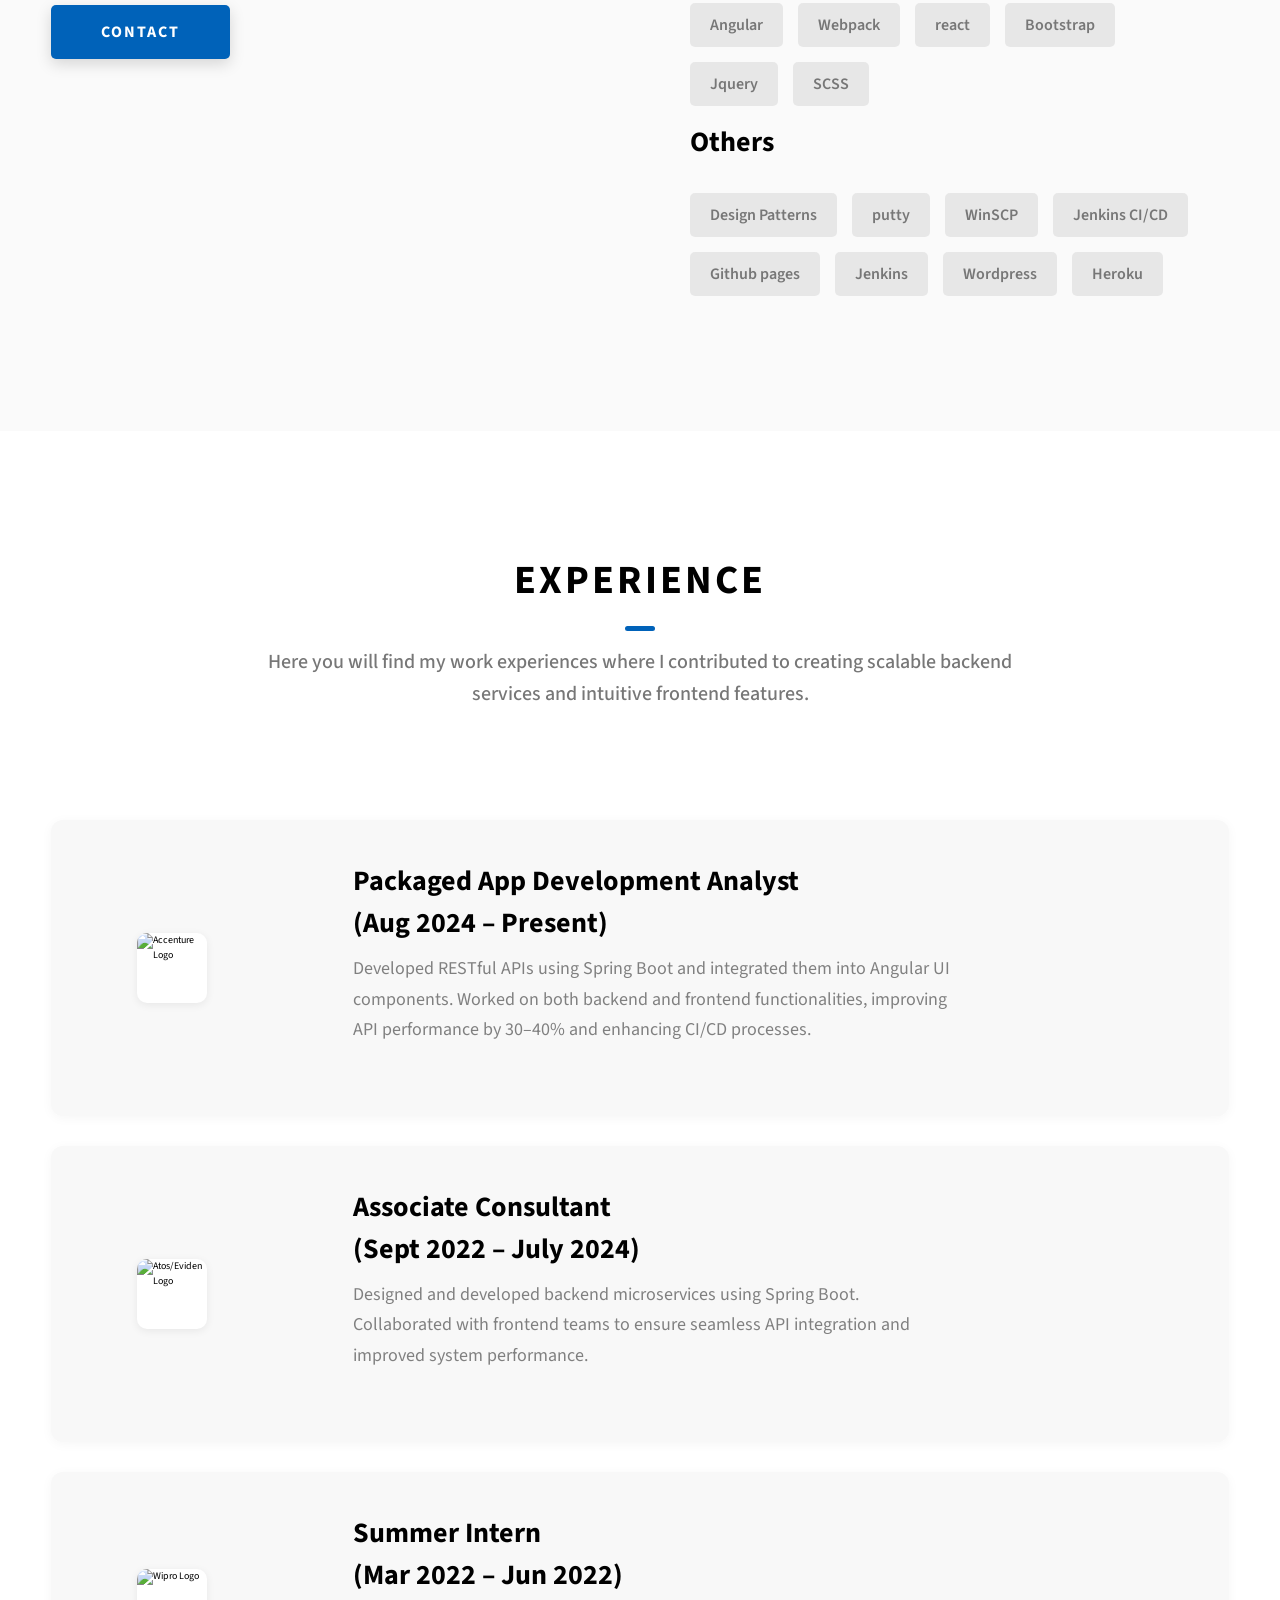
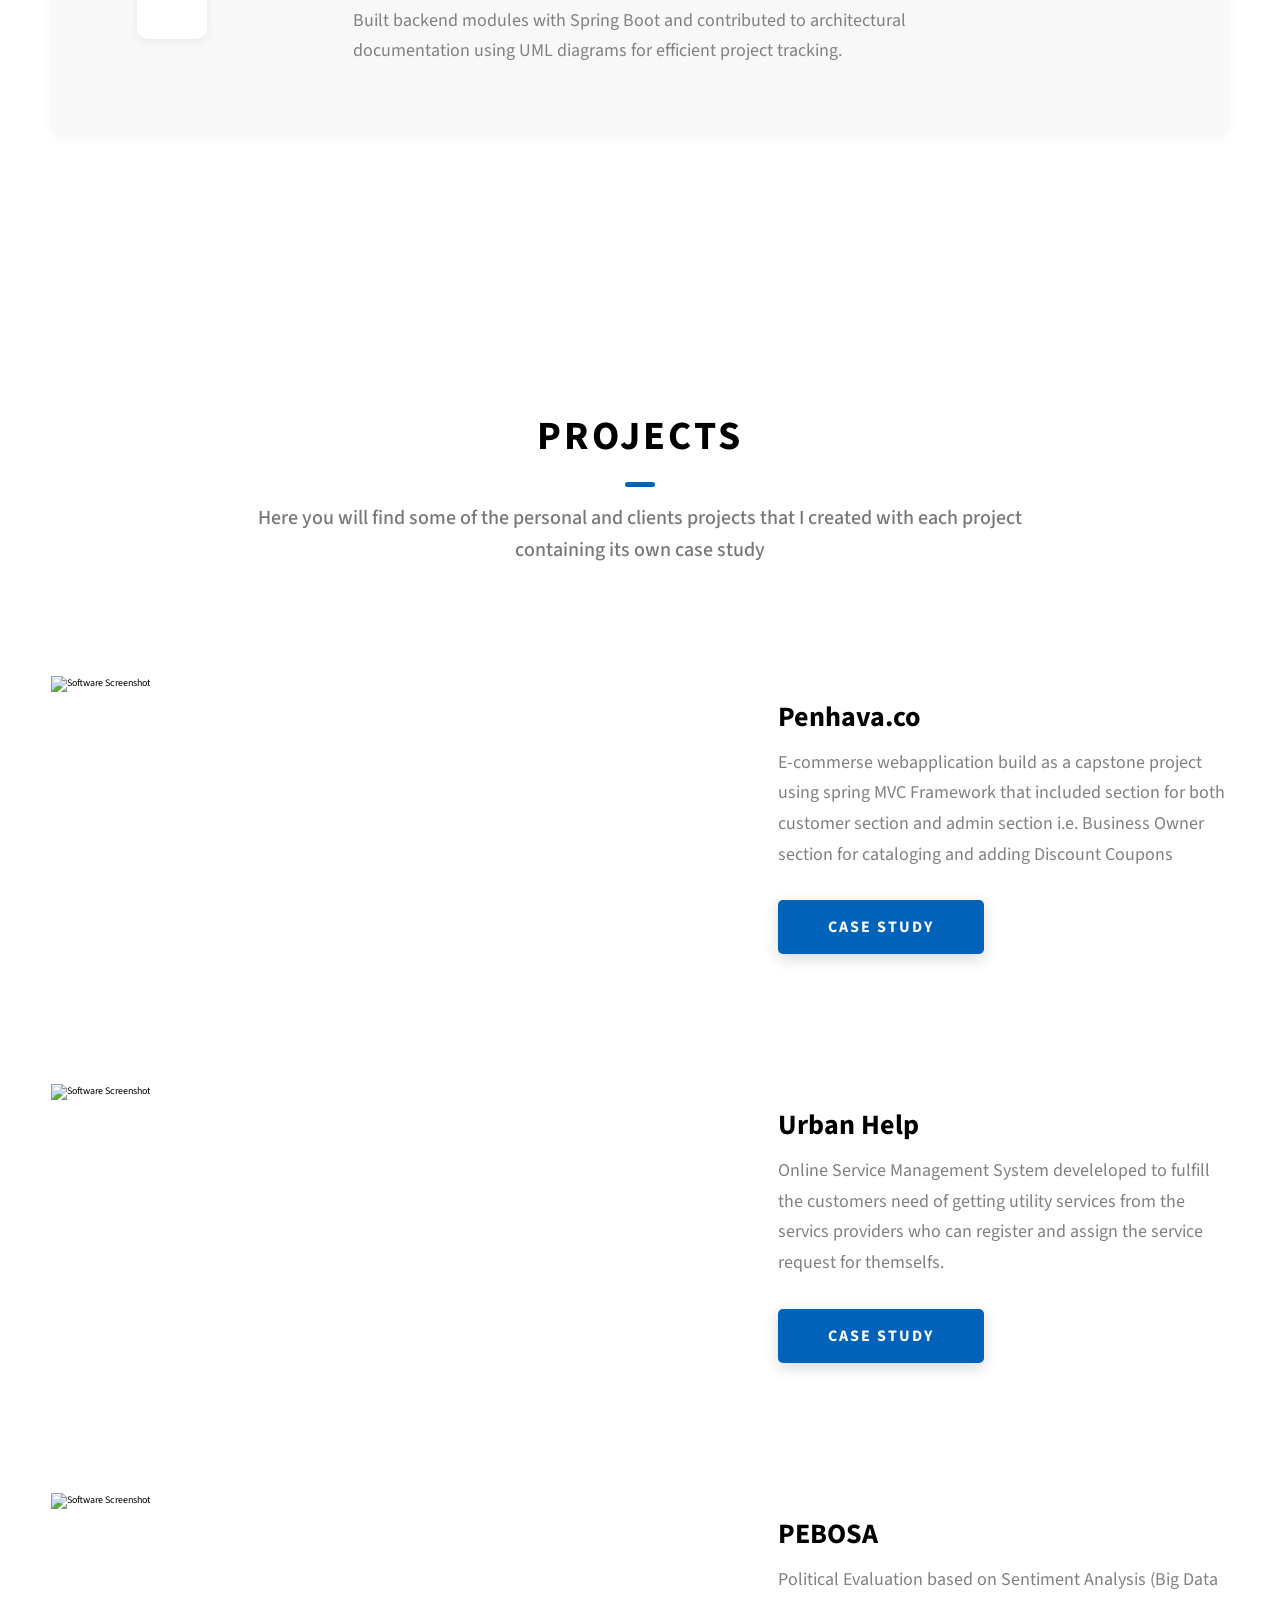
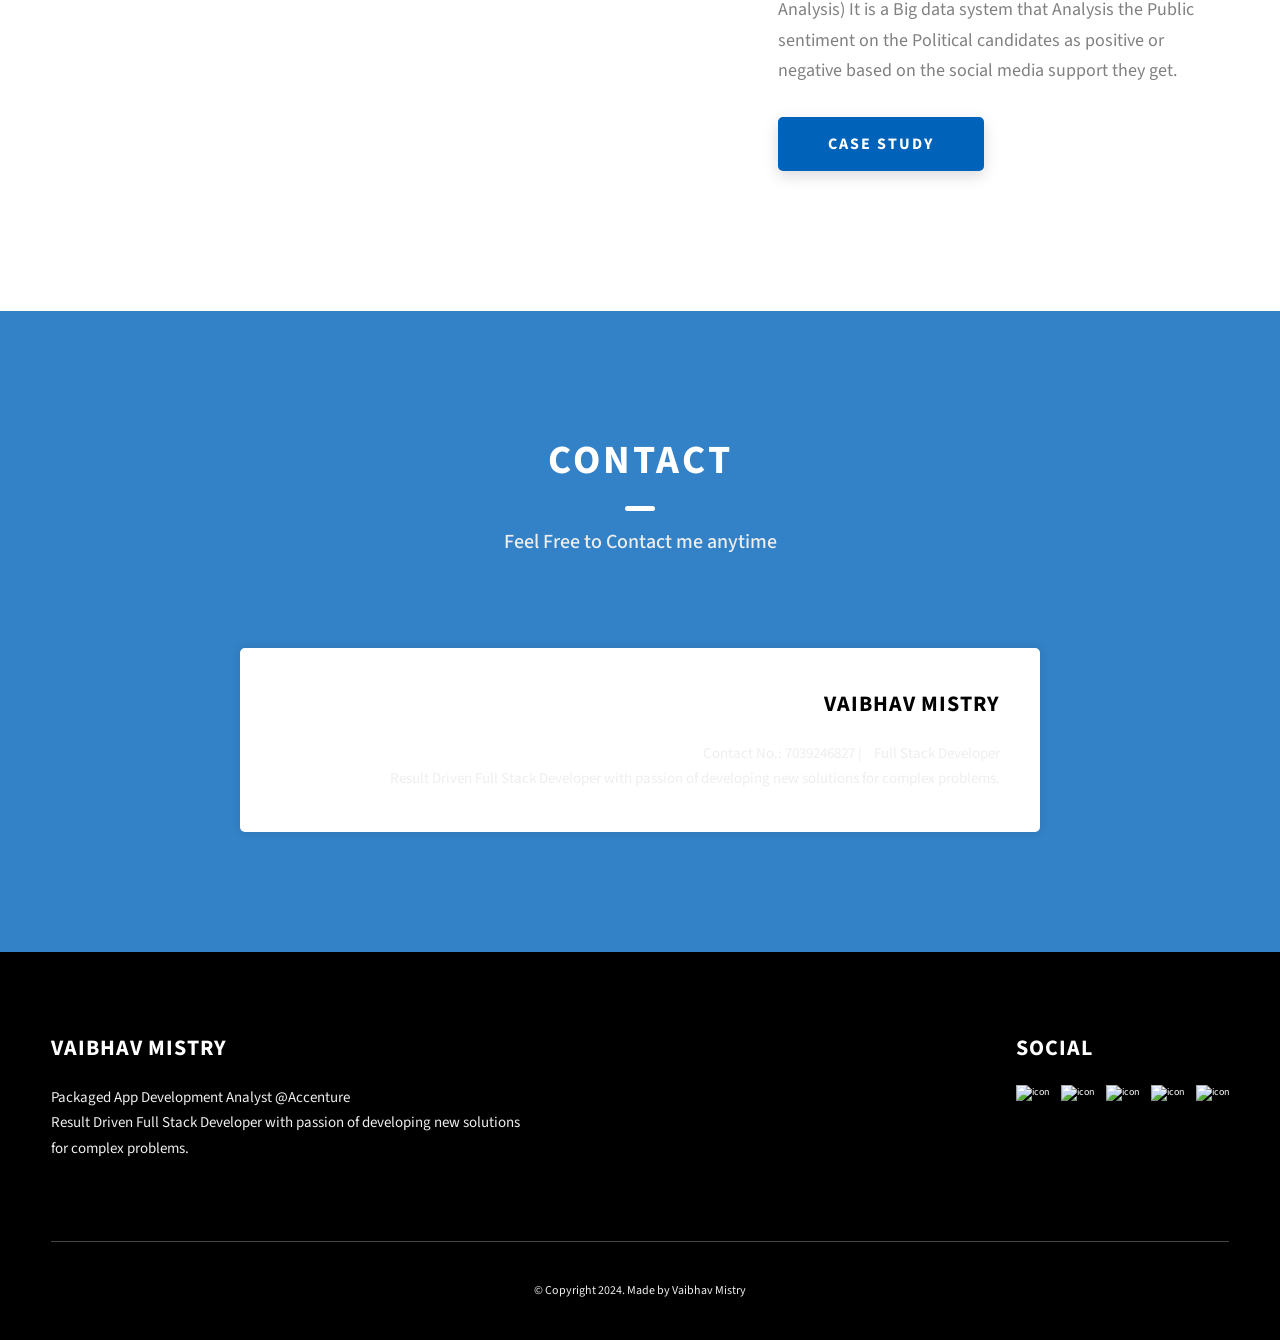
==== commit 1325a8b7: "updating website details" ====
--- a/index.html
+++ b/index.html
@@ -91,12 +91,11 @@
     </header>
     <section class="home-hero">
       <div class="home-hero__content">
-        <h1 class="heading-primary">Hey,I am Vaibhav Mistry</h1>
+        <h1 class="heading-primary">Hey,I am Vaibhav Vimal Mistry</h1>
         <div class="home-hero__info">
           <p class="text-primary">
-            I am a Full Stack Developer who can efficiently bridge the Gap between 
-            Frontend and Backend technologies just to create smooth and seemless 
-            websites and web applications.
+          Full Stack Developer. Problem Solver. Code Enthusiast. <br>
+          With 3+ years crafting enterprise applications using Spring Boot, Angular etc. <br>I build experiences that users love and systems that businesses trust.
           </p>
         </div>
         <div class="home-hero__cta">
@@ -105,7 +104,7 @@
       </div>
       <div class="home-hero__socials">
         <div class="home-hero__social">
-          <a href="https://www.linkedin.com/in/vaibhav-mistry-b2bb762a1/" class="home-hero__social-icon-link">
+          <a href="https://www.linkedin.com/in/vaibhav-vimal-mistry-b2bb762a1/" class="home-hero__social-icon-link" target="_blank">
             <img
               src="./assets/png/linkedin-ico.png"
               alt="icon"
@@ -114,7 +113,7 @@
           </a>
         </div>
         <div class="home-hero__social">
-          <a href="https://github.com/vaibhav2620" class="home-hero__social-icon-link">
+          <a href="https://github.com/vaibhav2620" class="home-hero__social-icon-link" target="_blank">
             <img
               src="./assets/png/github-ico.png"
               alt="icon"
@@ -127,7 +126,7 @@
           <a
             href="https://www.instagram.com/vaibhav_mistry_/"
             class="home-hero__social-icon-link home-hero__social-icon-link--bd-none"
-          >
+            target="_blank">
             <img
               src="./assets/png/insta-ico.png"
               alt="icon"
@@ -230,7 +229,9 @@
                                 <div class="skills__skill">JavaScript</div>
                                 <div class="skills__skill">React</div> -->
                                 <div class="skills__skill">Design Patterns</div>
-                                <div class="skills__skill">Firebase</div>
+                                <div class="skills__skill">putty </div>
+                                <div class="skills__skill">WinSCP</div>
+                                <div class="skills__skill">Jenkins CI/CD</div>
                                 <div class="skills__skill">Github pages</div>
               <div class="skills__skill">Jenkins</div>
               <div class="skills__skill">Wordpress</div>
@@ -444,7 +445,7 @@
           <div class="main-footer__row main-footer__row-2">
             <h4 class="heading heading-sm text-lt">Vaibhav Mistry</h4>
             <p class="main-footer__short-desc">
-              Packaged App Development Associate @Accenture &nbsp;&nbsp;  | &nbsp;&nbsp;  Full Stack Developer<br>
+              Packaged App Development Analyst @Accenture <br>
               Result Driven Full Stack Developer with passion of developing new solutions for complex problems.
             </p>
           </div>
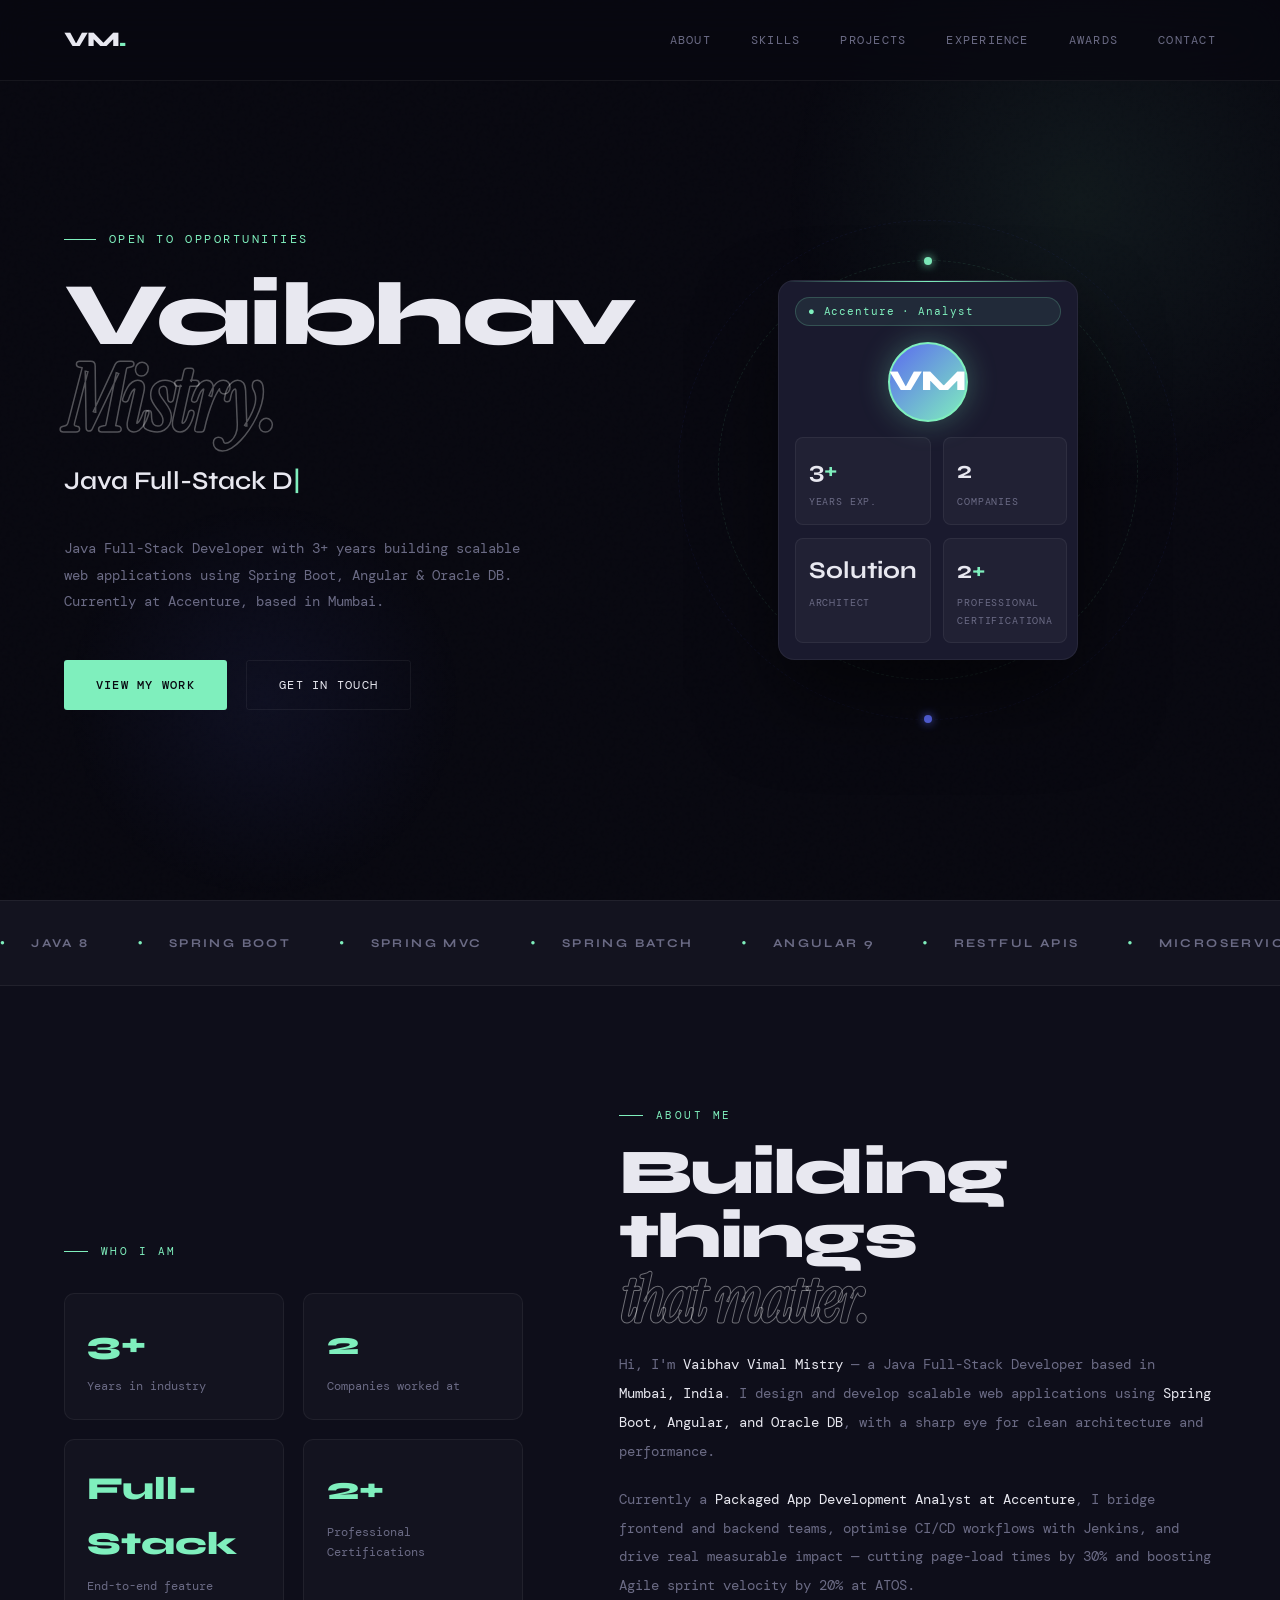
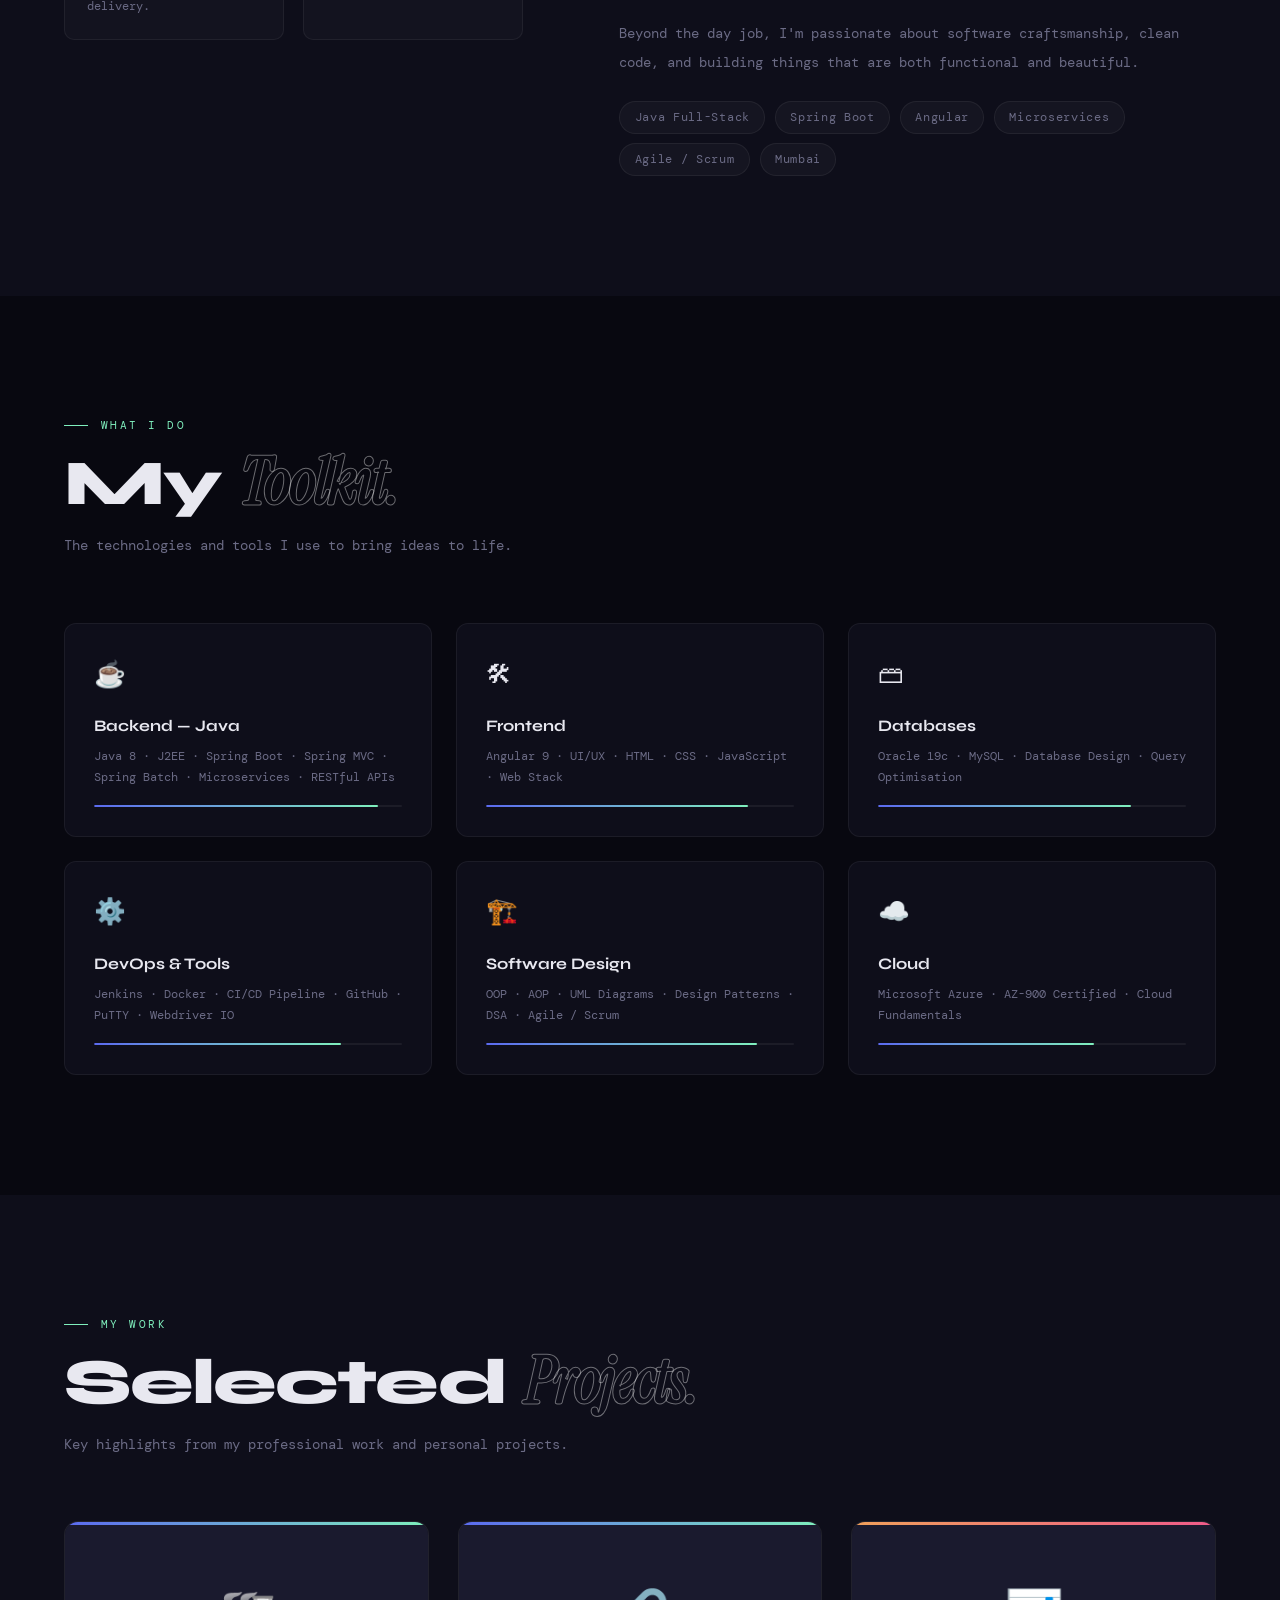
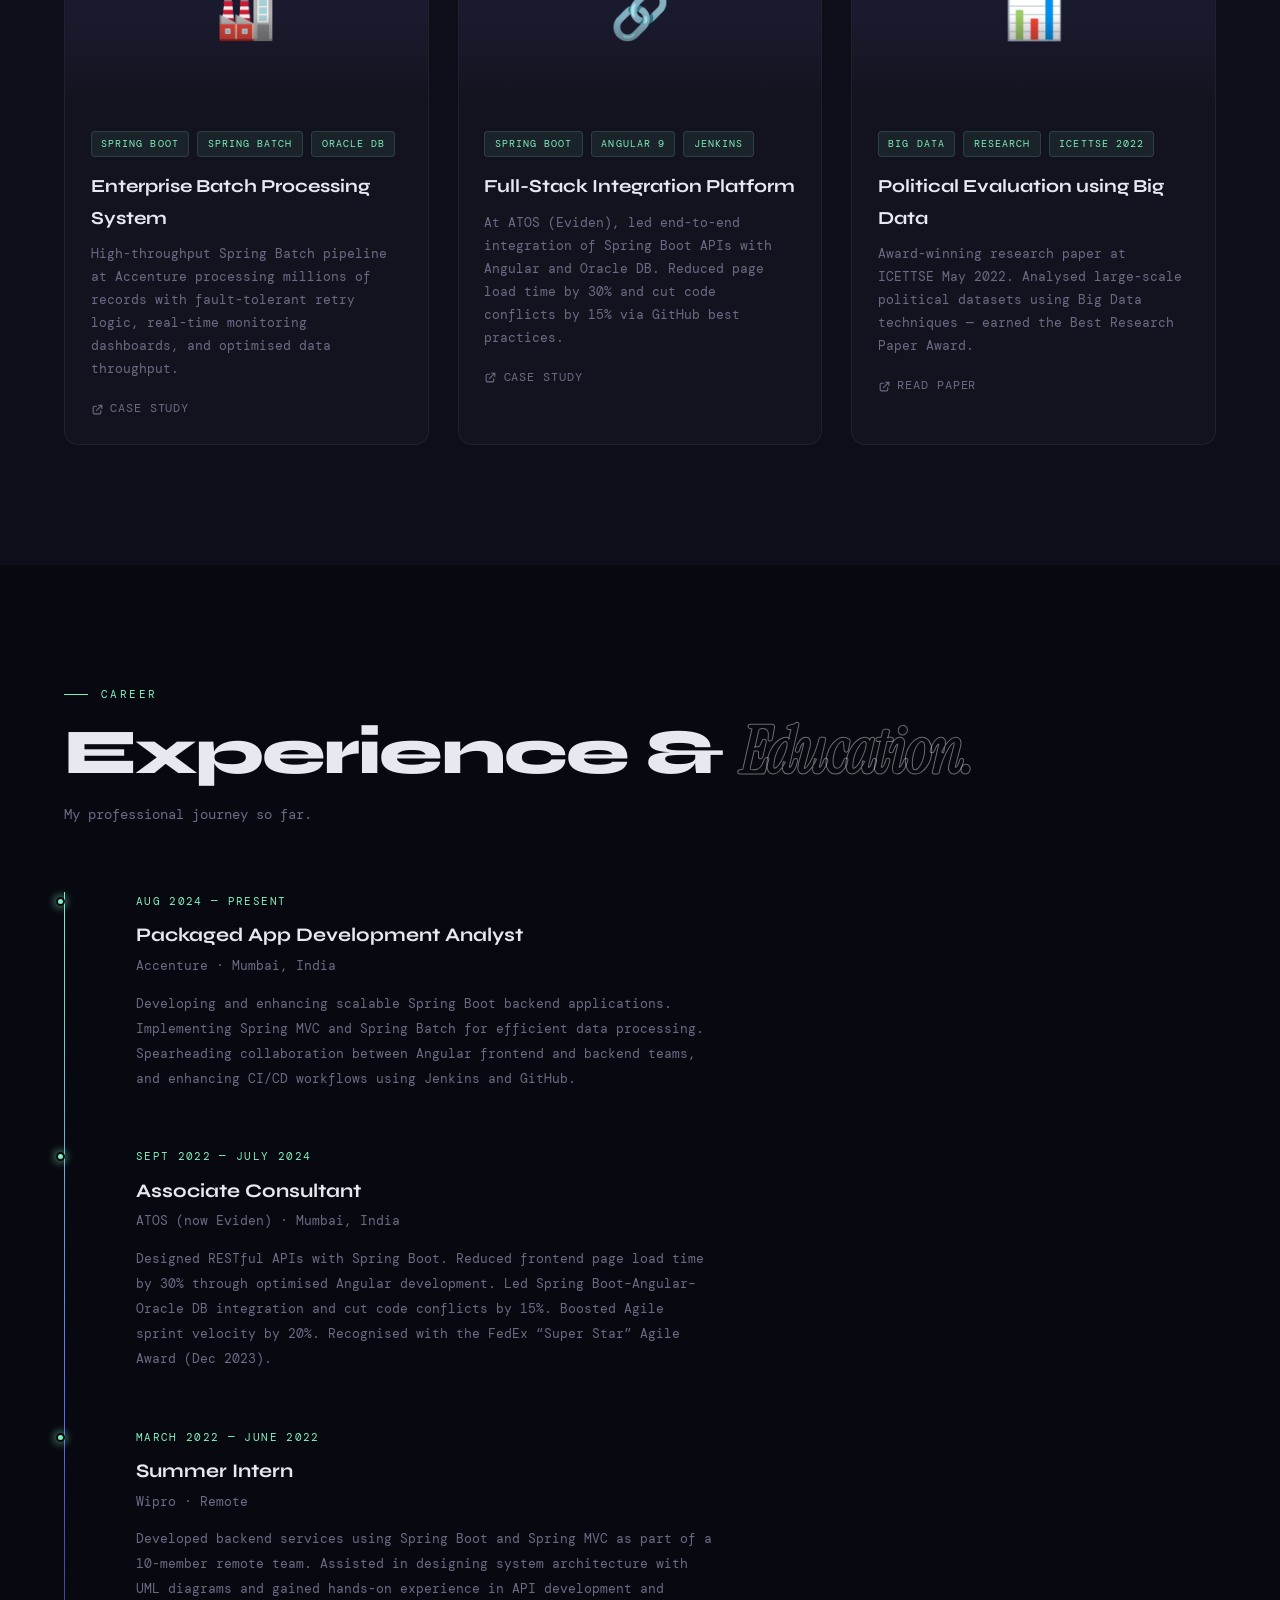
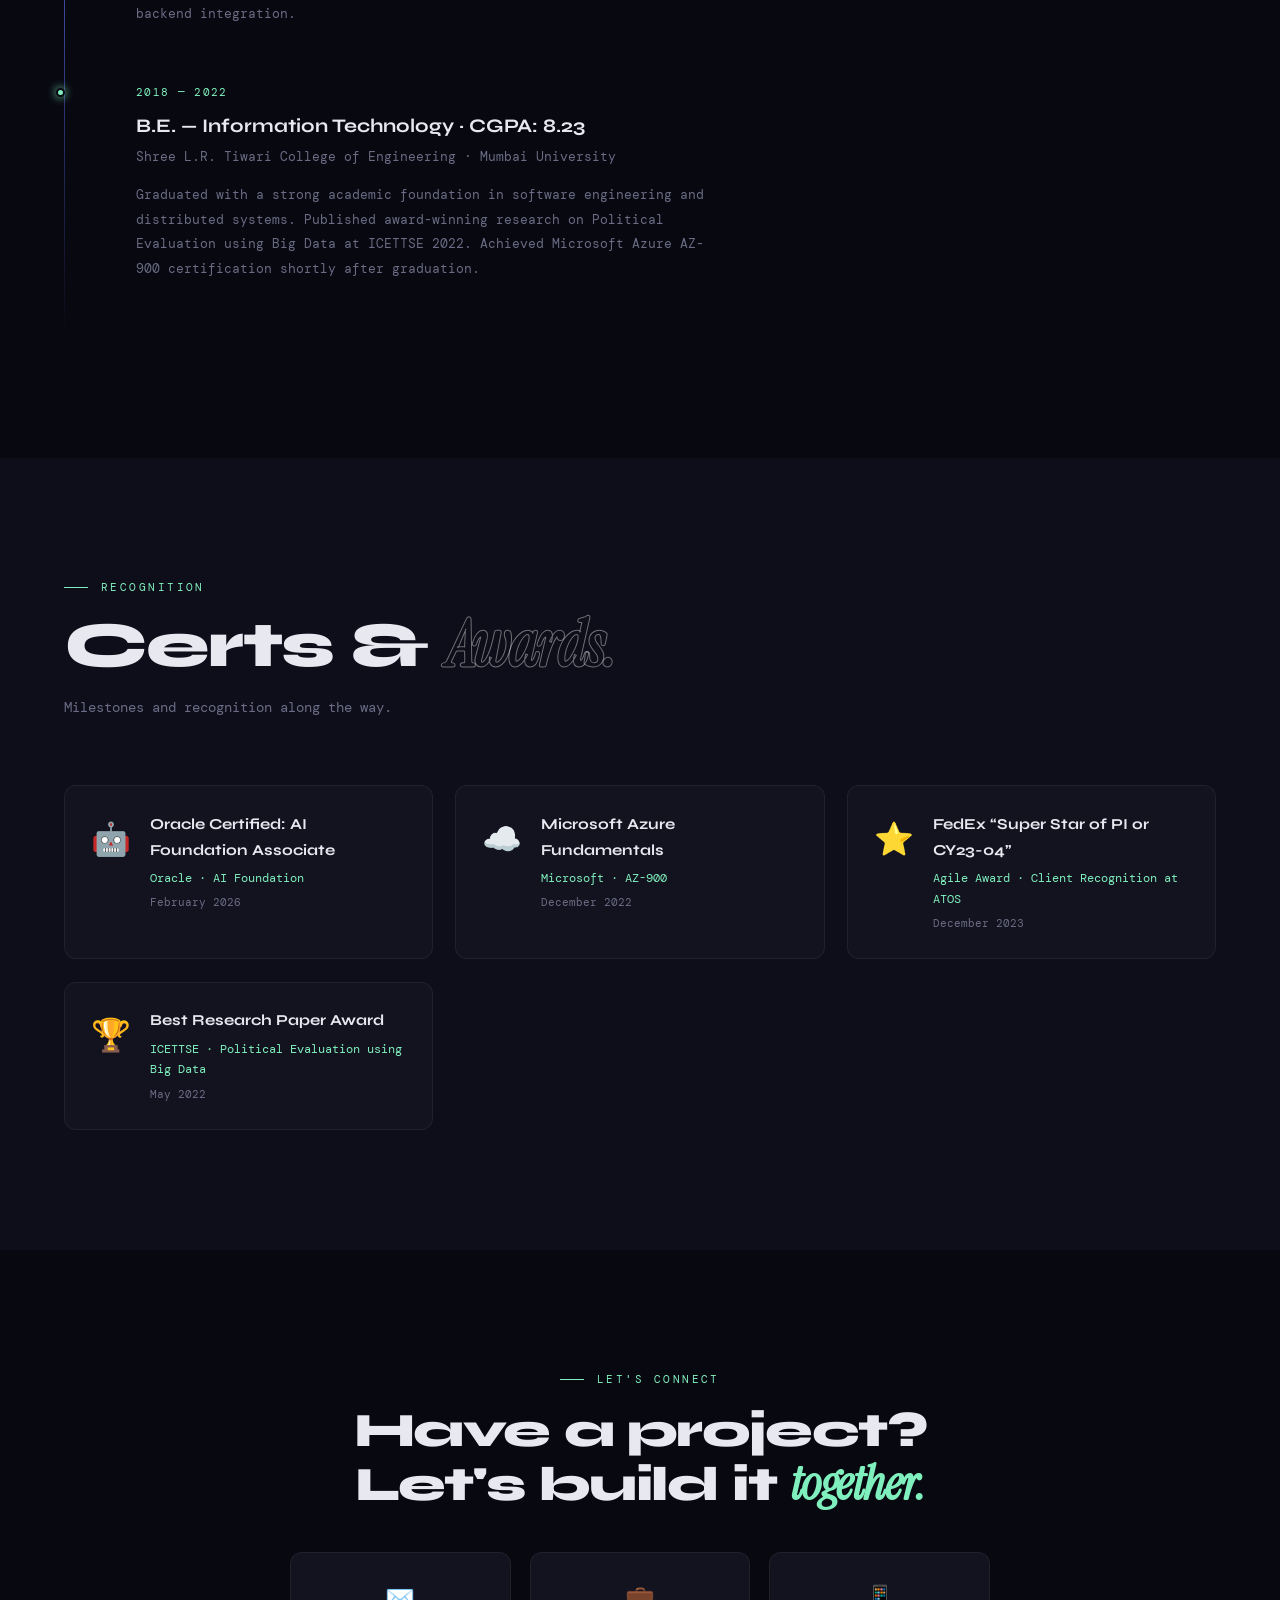
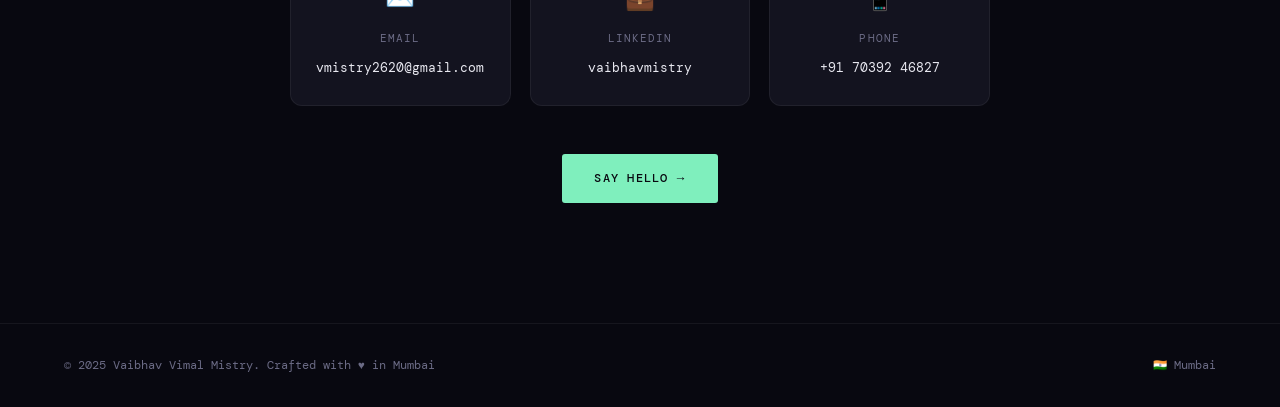
==== commit 87b8ba36: "new portfolio" ====
--- a/index.html
+++ b/index.html
@@ -1,503 +1,543 @@
 <!DOCTYPE html>
 <html lang="en">
-  <head>
-    <meta charset="UTF-8" />
-    <link rel="icon" href="./assets/jpeg/titlelogo.png" type="image/icon type">
-    <meta name="viewport" content="width=device-width, initial-scale=1.0" />
-    <meta http-equiv="X-UA-Compatible" content="ie=edge" />
-    <title>Vaibhav Mistry</title>
-    <meta name="description" content="Vaibahv Mistry Portfolio" />
-
-    <link rel="stylesheet" href="style2.css" />
-
-    <link rel="preconnect" href="https://fonts.googleapis.com" />
-    <link rel="preconnect" href="https://fonts.gstatic.com" crossorigin />
-    <link
-      href="https://fonts.googleapis.com/css2?family=Source+Sans+Pro:wght@400;600;700;900&display=swap"
-      rel="stylesheet"
-    />
-  </head>
-  <body>
-    <header class="header">
-      <div class="header__content">
-        <div class="header__logo-container">
-          <div class="header__logo-img-cont">
-            <img
-              src="photo.jpg"
-              alt="Vaibhav Mistry Logo Image"
-              class="header__logo-img"
-            />
-          </div>
-          <span class="header__logo-sub">Vaibhav Mistry</span>
+<head>
+  <meta charset="UTF-8"/>
+  <meta name="viewport" content="width=device-width, initial-scale=1.0"/>
+  <title>Vaibhav Mistry — Portfolio</title>
+  <link rel="preconnect" href="https://fonts.googleapis.com">
+  <link href="https://fonts.googleapis.com/css2?family=Syne:wght@400;600;700;800&family=DM+Mono:ital,wght@0,300;0,400;1,300&family=Instrument+Serif:ital@0;1&display=swap" rel="stylesheet">
+  <style>
+    :root {
+      --bg:#080810; --bg2:#0e0e1a; --bg3:#13131f; --surface:#1a1a2e;
+      --border:rgba(255,255,255,0.06); --accent:#7fefbd; --accent2:#5b6af0;
+      --accent3:#f0a05b; --text:#e8e8f0; --muted:#6b6b85;
+      --glow:0 0 40px rgba(127,239,189,0.15);
+      --fh:'Syne',sans-serif; --fb:'DM Mono',monospace; --fs:'Instrument Serif',serif;
+    }
+    *,*::before,*::after{margin:0;padding:0;box-sizing:border-box}
+    html{scroll-behavior:smooth}
+    body{background:var(--bg);color:var(--text);font-family:var(--fb);font-size:15px;line-height:1.7;overflow-x:hidden;cursor:none}
+    body::before{content:'';position:fixed;inset:0;z-index:0;background-image:url("data:image/svg+xml,%3Csvg viewBox='0 0 256 256' xmlns='http://www.w3.org/2000/svg'%3E%3Cfilter id='n'%3E%3CfeTurbulence type='fractalNoise' baseFrequency='0.9' numOctaves='4' stitchTiles='stitch'/%3E%3C/filter%3E%3Crect width='100%25' height='100%25' filter='url(%23n)' opacity='0.04'/%3E%3C/svg%3E");pointer-events:none;opacity:.4}
+    ::-webkit-scrollbar{width:4px} ::-webkit-scrollbar-track{background:var(--bg)} ::-webkit-scrollbar-thumb{background:var(--accent2);border-radius:4px}
+
+    /* CURSOR */
+    #cursor-dot{width:8px;height:8px;background:var(--accent);border-radius:50%;position:fixed;z-index:9999;pointer-events:none;transform:translate(-50%,-50%);mix-blend-mode:difference;opacity:0;transition:opacity .3s}
+    #cursor-ring{width:36px;height:36px;border:1.5px solid var(--accent);border-radius:50%;position:fixed;z-index:9998;pointer-events:none;transform:translate(-50%,-50%);opacity:0;transition:width .3s,height .3s,opacity .3s}
+
+    /* NAV */
+    nav{position:fixed;top:0;left:0;right:0;z-index:100;display:flex;align-items:center;justify-content:space-between;padding:1.4rem 5vw;background:rgba(8,8,16,.7);backdrop-filter:blur(20px);border-bottom:1px solid var(--border);transition:padding .4s}
+    nav.scrolled{padding:.9rem 5vw}
+    .nav-logo{font-family:var(--fh);font-weight:800;font-size:1.3rem;letter-spacing:-.02em;color:var(--text);text-decoration:none}
+    .nav-logo span{color:var(--accent)}
+    .nav-links{display:flex;gap:2.5rem;list-style:none}
+    .nav-links a{font-size:.78rem;letter-spacing:.1em;text-transform:uppercase;color:var(--muted);text-decoration:none;position:relative;transition:color .3s}
+    .nav-links a::after{content:'';position:absolute;bottom:-3px;left:0;right:0;height:1px;background:var(--accent);transform:scaleX(0);transform-origin:right;transition:transform .35s cubic-bezier(.77,0,.175,1)}
+    .nav-links a:hover{color:var(--text)} .nav-links a:hover::after{transform:scaleX(1);transform-origin:left}
+
+    /* HERO */
+    #hero{min-height:100vh;display:grid;grid-template-columns:1fr 1fr;align-items:center;padding:120px 5vw 80px;position:relative;overflow:hidden}
+    .hero-bg-glow{position:absolute;width:600px;height:600px;border-radius:50%;background:radial-gradient(circle,rgba(127,239,189,.07) 0%,transparent 70%);top:-100px;right:-100px;pointer-events:none}
+    .hero-bg-glow2{position:absolute;width:400px;height:400px;border-radius:50%;background:radial-gradient(circle,rgba(91,106,240,.08) 0%,transparent 70%);bottom:0;left:5vw;pointer-events:none}
+    .hero-content{position:relative;z-index:2}
+    .hero-eyebrow{font-size:.72rem;letter-spacing:.22em;text-transform:uppercase;color:var(--accent);margin-bottom:1.5rem;opacity:0;animation:fadeUp .8s .2s forwards;display:flex;align-items:center;gap:.8rem}
+    .hero-eyebrow::before{content:'';display:inline-block;width:32px;height:1px;background:var(--accent)}
+    .hero-name{font-family:var(--fh);font-size:clamp(3.2rem,7vw,6.5rem);font-weight:800;line-height:.95;letter-spacing:-.03em;margin-bottom:1rem;opacity:0;animation:fadeUp .8s .4s forwards}
+    .hero-name .line2{display:block;color:transparent;-webkit-text-stroke:1.5px rgba(255,255,255,.3);font-style:italic;font-family:var(--fs)}
+    .hero-role{font-family:var(--fh);font-size:clamp(1.1rem,2.5vw,1.6rem);font-weight:600;margin-bottom:2rem;opacity:0;animation:fadeUp .8s .55s forwards}
+    .typed-cursor{color:var(--accent);animation:blink 1s infinite}
+    .hero-desc{max-width:480px;color:var(--muted);font-size:.88rem;line-height:1.9;margin-bottom:2.8rem;opacity:0;animation:fadeUp .8s .7s forwards}
+    .hero-cta{display:flex;gap:1.2rem;flex-wrap:wrap;opacity:0;animation:fadeUp .8s .85s forwards}
+    .btn{display:inline-flex;align-items:center;gap:.5rem;padding:.85rem 2rem;font-family:var(--fb);font-size:.78rem;letter-spacing:.1em;text-transform:uppercase;text-decoration:none;border-radius:3px;cursor:none;transition:all .35s;position:relative;overflow:hidden}
+    .btn-primary{background:var(--accent);color:#080810;font-weight:500}
+    .btn-primary::before{content:'';position:absolute;inset:0;background:#fff;transform:translateX(-101%);transition:transform .35s cubic-bezier(.77,0,.175,1)}
+    .btn-primary:hover::before{transform:translateX(0)} .btn-primary:hover{box-shadow:0 8px 30px rgba(127,239,189,.3)}
+    .btn-ghost{background:transparent;color:var(--text);border:1px solid var(--border)}
+    .btn-ghost:hover{border-color:var(--accent);color:var(--accent)}
+    .btn span{position:relative;z-index:1}
+
+    /* HERO VISUAL */
+    .hero-visual{position:relative;z-index:2;display:flex;justify-content:center;align-items:center;opacity:0;animation:fadeIn 1.2s .6s forwards}
+    .hero-card{width:300px;height:380px;background:var(--surface);border:1px solid var(--border);border-radius:16px;position:relative;overflow:hidden;box-shadow:0 40px 80px rgba(0,0,0,.5);animation:floatCard 6s ease-in-out infinite}
+    .hero-card::before{content:'';position:absolute;top:0;left:0;right:0;height:1px;background:linear-gradient(90deg,transparent,var(--accent),transparent);animation:scanLine 3s linear infinite}
+    .card-inner{padding:1rem;height:100%;display:flex;flex-direction:column;justify-content:space-between}
+    .card-tag{display:inline-flex;align-items:center;gap:.4rem;background:rgba(127,239,189,.08);border:1px solid rgba(127,239,189,.2);border-radius:100px;padding:.25rem .75rem;font-size:.7rem;color:var(--accent);letter-spacing:.08em}
+    .card-avatar{width:80px;height:80px;border-radius:50%;border:2px solid var(--accent);background:linear-gradient(135deg,var(--accent2),var(--accent));display:flex;align-items:center;justify-content:center;font-family:var(--fh);font-weight:800;font-size:1.8rem;color:#fff;margin:0 auto;box-shadow:0 0 30px rgba(127,239,189,.3)}
+    .card-stats{display:grid;grid-template-columns:1fr 1fr;gap:.8rem}
+    .stat{background:rgba(255,255,255,.03);border:1px solid var(--border);border-radius:8px;padding:.8rem}
+    .stat-num{font-family:var(--fh);font-size:1.5rem;font-weight:700;color:var(--text)} .stat-num span{color:var(--accent)}
+    .stat-label{font-size:.65rem;color:var(--muted);letter-spacing:.08em;text-transform:uppercase;margin-top:.1rem}
+    .orbit{position:absolute;width:420px;height:420px;border-radius:50%;border:1px dashed rgba(127,239,189,.1);top:50%;left:50%;transform:translate(-50%,-50%);animation:spin 20s linear infinite}
+    .orbit::after{content:'';position:absolute;width:8px;height:8px;background:var(--accent);border-radius:50%;top:-4px;left:50%;transform:translateX(-50%);box-shadow:0 0 10px var(--accent)}
+    .orbit2{width:500px;height:500px;border-color:rgba(91,106,240,.07);animation:spin 30s linear infinite reverse}
+    .orbit2::after{background:var(--accent2);box-shadow:0 0 10px var(--accent2);top:auto;bottom:-4px}
+
+    /* SECTION SHARED */
+    section{padding:120px 5vw;position:relative;z-index:1}
+    .section-label{font-size:.7rem;letter-spacing:.22em;text-transform:uppercase;color:var(--accent);margin-bottom:1rem;display:flex;align-items:center;gap:.8rem}
+    .section-label::before{content:'';width:24px;height:1px;background:var(--accent)}
+    .section-title{font-family:var(--fh);font-size:clamp(2.2rem,5vw,4rem);font-weight:800;line-height:1;letter-spacing:-.03em;margin-bottom:1rem}
+    .section-title em{font-style:italic;font-family:var(--fs);color:transparent;-webkit-text-stroke:1px rgba(255,255,255,.4)}
+    .section-desc{max-width:540px;color:var(--muted);font-size:.88rem;line-height:1.9;margin-bottom:4rem}
+
+    /* ABOUT */
+    #about{background:var(--bg2)}
+    .about-grid{display:grid;grid-template-columns:1fr 1.3fr;gap:6rem;align-items:center}
+    .about-facts{display:grid;grid-template-columns:1fr 1fr;gap:1.2rem;margin-top:2rem}
+    .fact{padding:1.4rem;background:var(--bg3);border:1px solid var(--border);border-radius:10px;transition:border-color .3s,transform .3s}
+    .fact:hover{border-color:rgba(127,239,189,.3);transform:translateY(-3px)}
+    .fact-num{font-family:var(--fh);font-size:2rem;font-weight:800;color:var(--accent)}
+    .fact-desc{font-size:.75rem;color:var(--muted);margin-top:.3rem}
+    .about-text p{color:var(--muted);font-size:.9rem;line-height:2;margin-bottom:1.2rem}
+    .about-text p strong{color:var(--text);font-weight:400}
+    .about-tags{display:flex;flex-wrap:wrap;gap:.6rem;margin-top:1.5rem}
+    .tag{padding:.35rem .9rem;background:rgba(255,255,255,.03);border:1px solid var(--border);border-radius:100px;font-size:.72rem;color:var(--muted);letter-spacing:.06em;transition:all .3s}
+    .tag:hover{border-color:var(--accent);color:var(--accent)}
+
+    /* SKILLS */
+    #skills{background:var(--bg)}
+    .skills-grid{display:grid;grid-template-columns:repeat(auto-fill,minmax(280px,1fr));gap:1.5rem}
+    .skill-card{background:var(--bg2);border:1px solid var(--border);border-radius:12px;padding:1.8rem;position:relative;overflow:hidden;transition:transform .35s,border-color .35s,box-shadow .35s}
+    .skill-card::before{content:'';position:absolute;inset:0;background:linear-gradient(135deg,rgba(127,239,189,.04),transparent);opacity:0;transition:opacity .35s}
+    .skill-card:hover{transform:translateY(-6px);border-color:rgba(127,239,189,.25);box-shadow:var(--glow)}
+    .skill-card:hover::before{opacity:1}
+    .skill-icon{font-size:1.6rem;margin-bottom:1rem;display:block}
+    .skill-name{font-family:var(--fh);font-size:1rem;font-weight:700;margin-bottom:.4rem;color:var(--text)}
+    .skill-items{font-size:.75rem;color:var(--muted);line-height:1.8}
+    .skill-bar-wrap{margin-top:1rem;height:2px;background:rgba(255,255,255,.06);border-radius:2px;overflow:hidden}
+    .skill-bar{height:100%;background:linear-gradient(90deg,var(--accent2),var(--accent));border-radius:2px;width:0;transition:width 1.2s cubic-bezier(.25,.46,.45,.94)}
+
+    /* PROJECTS */
+    #projects{background:var(--bg2)}
+    .projects-grid{display:grid;grid-template-columns:repeat(auto-fill,minmax(340px,1fr));gap:1.8rem}
+    .project-card{background:var(--bg3);border:1px solid var(--border);border-radius:14px;overflow:hidden;transition:transform .4s,border-color .4s,box-shadow .4s}
+    .project-card:hover{transform:translateY(-8px);border-color:rgba(127,239,189,.3);box-shadow:0 30px 60px rgba(0,0,0,.4),var(--glow)}
+    .proj-band{height:3px;background:linear-gradient(90deg,var(--accent2),var(--accent))}
+    .project-img{height:180px;position:relative;overflow:hidden;background:var(--surface);display:flex;align-items:center;justify-content:center}
+    .project-img-inner{font-size:3rem;transition:transform .5s}
+    .project-card:hover .project-img-inner{transform:scale(1.1)}
+    .project-img-overlay{position:absolute;inset:0;background:linear-gradient(to bottom,transparent 50%,var(--bg3))}
+    .project-body{padding:1.6rem}
+    .project-tags{display:flex;gap:.5rem;flex-wrap:wrap;margin-bottom:.9rem}
+    .project-tag{font-size:.65rem;letter-spacing:.1em;text-transform:uppercase;color:var(--accent);background:rgba(127,239,189,.07);border:1px solid rgba(127,239,189,.15);padding:.2rem .6rem;border-radius:4px}
+    .project-name{font-family:var(--fh);font-size:1.15rem;font-weight:700;margin-bottom:.5rem;color:var(--text)}
+    .project-desc{font-size:.8rem;color:var(--muted);line-height:1.8;margin-bottom:1.2rem}
+    .project-links{display:flex;gap:1rem}
+    .project-link{font-size:.72rem;letter-spacing:.08em;text-transform:uppercase;text-decoration:none;color:var(--muted);display:flex;align-items:center;gap:.4rem;transition:color .3s}
+    .project-link:hover{color:var(--accent)} .project-link svg{width:13px;height:13px}
+
+    /* EXPERIENCE */
+    #experience{background:var(--bg)}
+    .timeline{position:relative;padding-left:2rem}
+    .timeline::before{content:'';position:absolute;left:0;top:0;bottom:0;width:1px;background:linear-gradient(to bottom,var(--accent),var(--accent2),transparent)}
+    .timeline-item{position:relative;padding:0 0 3.5rem 2.5rem;opacity:0;transform:translateX(-20px);transition:opacity .6s,transform .6s}
+    .timeline-item.visible{opacity:1;transform:none}
+    .timeline-item::before{content:'';position:absolute;left:-2.5rem;top:.3rem;width:9px;height:9px;background:var(--accent);border:2px solid var(--bg);border-radius:50%;box-shadow:0 0 10px var(--accent)}
+    .timeline-date{font-size:.7rem;letter-spacing:.12em;text-transform:uppercase;color:var(--accent);margin-bottom:.5rem}
+    .timeline-role{font-family:var(--fh);font-size:1.2rem;font-weight:700;margin-bottom:.2rem}
+    .timeline-company{font-size:.82rem;color:var(--muted);margin-bottom:.9rem}
+    .timeline-desc{font-size:.82rem;color:var(--muted);line-height:1.9;max-width:580px}
+
+    /* CERTIFICATIONS */
+    #certs{background:var(--bg2)}
+    .certs-grid{display:grid;grid-template-columns:repeat(auto-fill,minmax(280px,1fr));gap:1.4rem}
+    .cert-card{background:var(--bg3);border:1px solid var(--border);border-radius:12px;padding:1.6rem;display:flex;gap:1.2rem;align-items:flex-start;transition:border-color .3s,transform .3s}
+    .cert-card:hover{border-color:rgba(127,239,189,.3);transform:translateY(-3px)}
+    .cert-icon{font-size:2rem;flex-shrink:0}
+    .cert-name{font-family:var(--fh);font-size:.95rem;font-weight:700;color:var(--text);margin-bottom:.3rem}
+    .cert-org{font-size:.75rem;color:var(--accent);margin-bottom:.3rem}
+    .cert-date{font-size:.7rem;color:var(--muted)}
+
+    /* CONTACT */
+    #contact{background:var(--bg);text-align:center}
+    #contact .section-label{justify-content:center}
+    .contact-cta{font-family:var(--fh);font-size:clamp(1.8rem,4vw,3rem);font-weight:800;letter-spacing:-.03em;margin-bottom:2.5rem;line-height:1.1}
+    .contact-cta em{font-style:italic;font-family:var(--fs);color:var(--accent)}
+    .contact-grid{display:grid;grid-template-columns:repeat(auto-fit,minmax(200px,1fr));gap:1.2rem;max-width:700px;margin:0 auto 3rem}
+    .contact-item{background:var(--bg3);border:1px solid var(--border);border-radius:12px;padding:1.6rem;text-decoration:none;transition:border-color .3s,transform .3s,box-shadow .3s;display:flex;flex-direction:column;align-items:center;gap:.6rem}
+    .contact-item:hover{border-color:rgba(127,239,189,.3);transform:translateY(-4px);box-shadow:var(--glow)}
+    .contact-icon{font-size:1.5rem} .contact-label{font-size:.7rem;letter-spacing:.1em;text-transform:uppercase;color:var(--muted)}
+    .contact-value{font-size:.82rem;color:var(--text)}
+
+    /* FOOTER */
+    footer{padding:2rem 5vw;border-top:1px solid var(--border);display:flex;align-items:center;justify-content:space-between;font-size:.72rem;color:var(--muted);position:relative;z-index:1}
+    footer a{color:var(--muted);text-decoration:none;transition:color .3s} footer a:hover{color:var(--accent)}
+
+    /* MARQUEE */
+    .marquee-section{overflow:hidden;padding:2rem 0;background:var(--bg3);border-top:1px solid var(--border);border-bottom:1px solid var(--border);position:relative;z-index:1}
+    .marquee-track{display:flex;gap:3rem;animation:marquee 22s linear infinite;white-space:nowrap;width:max-content}
+    .marquee-item{font-family:var(--fh);font-size:.75rem;font-weight:700;letter-spacing:.2em;text-transform:uppercase;color:var(--muted);display:flex;align-items:center;gap:1.5rem}
+    .marquee-item::before{content:'●';color:var(--accent);font-size:.5rem}
+
+    /* REVEAL */
+    .reveal{opacity:0;transform:translateY(30px);transition:opacity .7s,transform .7s}
+    .reveal.visible{opacity:1;transform:none}
+
+    /* KEYFRAMES */
+    @keyframes fadeUp{from{opacity:0;transform:translateY(30px)}to{opacity:1;transform:none}}
+    @keyframes fadeIn{from{opacity:0}to{opacity:1}}
+    @keyframes spin{to{transform:translate(-50%,-50%) rotate(360deg)}}
+    @keyframes blink{0%,100%{opacity:1}50%{opacity:0}}
+    @keyframes scanLine{0%{transform:translateX(-100%)}100%{transform:translateX(100%)}}
+    @keyframes marquee{to{transform:translateX(-50%)}}
+    @keyframes floatCard{0%,100%{transform:translateY(0) rotate(-2deg)}50%{transform:translateY(-14px) rotate(-2deg)}}
+
+    /* MOBILE */
+    @media(max-width:900px){
+      #hero{grid-template-columns:1fr;text-align:center}
+      .hero-visual{display:none}
+      .hero-cta{justify-content:center}
+      .about-grid{grid-template-columns:1fr;gap:3rem}
+      .nav-links{display:none}
+    }
+  </style>
+</head>
+<body>
+
+<div id="cursor-dot"></div>
+<div id="cursor-ring"></div>
+
+<!-- NAV -->
+<nav id="navbar">
+  <a href="#" class="nav-logo">VM<span>.</span></a>
+  <ul class="nav-links">
+    <li><a href="#about">About</a></li>
+    <li><a href="#skills">Skills</a></li>
+    <li><a href="#projects">Projects</a></li>
+    <li><a href="#experience">Experience</a></li>
+    <li><a href="#certs">Awards</a></li>
+    <li><a href="#contact">Contact</a></li>
+  </ul>
+</nav>
+
+<!-- HERO -->
+<section id="hero">
+  <div class="hero-bg-glow"></div>
+  <div class="hero-bg-glow2"></div>
+  <div class="hero-content">
+    <div class="hero-eyebrow">Open to Opportunities</div>
+    <h1 class="hero-name">Vaibhav<br><span class="line2">Mistry.</span></h1>
+    <div class="hero-role"><span id="typed-text"></span><span class="typed-cursor">|</span></div>
+    <p class="hero-desc">Java Full-Stack Developer with 3+ years building scalable web applications using Spring Boot, Angular &amp; Oracle DB. Currently at Accenture, based in Mumbai.</p>
+    <div class="hero-cta">
+      <a href="#projects" class="btn btn-primary"><span>View My Work</span></a>
+      <a href="#contact" class="btn btn-ghost"><span>Get in Touch</span></a>
+    </div>
+  </div>
+  <div class="hero-visual">
+    <div class="orbit"></div>
+    <div class="orbit orbit2"></div>
+    <div class="hero-card">
+      <div class="card-inner">
+        <div class="card-tag">&#9679; Accenture &middot; Analyst</div>
+        <div class="card-avatar">VM</div>
+        <div class="card-stats">
+          <div class="stat"><div class="stat-num">3<span>+</span></div><div class="stat-label">Years Exp.</div></div>
+          <div class="stat"><div class="stat-num">2</div><div class="stat-label">Companies</div></div>
+          <div class="stat"><div class="stat-num">Solution</div><div class="stat-label">Architect</div></div>
+          <div class="stat"><div class="stat-num">2<span>+</span></div><div class="stat-label">Professional Certificationa</div></div>
         </div>
-        <div class="header__main">
-          <ul class="header__links">
-            <li class="header__link-wrapper">
-              <a href="./index.html" class="header__link"> Home </a>
-            </li>
-            <li class="header__link-wrapper">
-              <a href="./index.html#about" class="header__link">About </a>
-            </li>
-            <li class="header__link-wrapper">
-              <a href="./index.html#projects" class="header__link">
-                Projects
-              </a>
-            </li>
-            <li class="header__link-wrapper">
-              <a href="./index.html#contact" class="header__link"> Contact </a>
-            </li>
-            <li class="header__link-wrapper">
-              <a href="./index-1.html" class="header__link"> Resume </a>
-            </li>
-          </ul>
-          <div class="header__main-ham-menu-cont">
-            <img
-              src="./assets/svg/ham-menu.svg"
-              alt="hamburger menu"
-              class="header__main-ham-menu"
-            />
-            <img
-              src="./assets/svg/ham-menu-close.svg"
-              alt="hamburger menu close"
-              class="header__main-ham-menu-close d-none"
-            />
-          </div>
+      </div>
+    </div>
+  </div>
+</section>
+
+<!-- MARQUEE -->
+<div class="marquee-section">
+  <div class="marquee-track">
+    <div class="marquee-item">Java 8</div><div class="marquee-item">Spring Boot</div><div class="marquee-item">Spring MVC</div><div class="marquee-item">Spring Batch</div><div class="marquee-item">Angular 9</div><div class="marquee-item">RESTful APIs</div><div class="marquee-item">Microservices</div><div class="marquee-item">Oracle DB</div><div class="marquee-item">MySQL</div><div class="marquee-item">PostgreSQL</div><div class="marquee-item">Docker</div><div class="marquee-item">Jenkins</div><div class="marquee-item">CI/CD</div><div class="marquee-item">Azure </div>
+    <div class="marquee-item">Java 8</div><div class="marquee-item">Spring Boot</div><div class="marquee-item">Spring MVC</div><div class="marquee-item">Spring Batch</div><div class="marquee-item">Angular 9</div><div class="marquee-item">RESTful APIs</div><div class="marquee-item">Microservices</div><div class="marquee-item">Oracle DB</div><div class="marquee-item">MySQL</div><div class="marquee-item">PostgreSQL</div><div class="marquee-item">Docker</div><div class="marquee-item">Jenkins</div><div class="marquee-item">CI/CD</div><div class="marquee-item">Azure </div>
+  </div>
+</div>
+
+<!-- ABOUT -->
+<section id="about">
+  <div class="about-grid">
+    <div class="reveal">
+      <div class="section-label">Who I Am</div>
+      <div class="about-facts">
+        <div class="fact"><div class="fact-num">3+</div><div class="fact-desc">Years in industry</div></div>
+        <div class="fact"><div class="fact-num">2</div><div class="fact-desc">Companies worked at</div></div>
+        <div class="fact"><div class="fact-num">Full-Stack</div><div class="fact-desc">End-to-end feature delivery.</div></div>
+        <div class="fact"><div class="fact-num">2+</div><div class="fact-desc">Professional Certifications</div></div>
+      </div>
+    </div>
+    <div class="about-text reveal">
+      <div class="section-label">About Me</div>
+      <h2 class="section-title">Building things<br><em>that matter.</em></h2>
+      <p>Hi, I'm <strong>Vaibhav Vimal Mistry</strong> — a Java Full-Stack Developer based in <strong>Mumbai, India</strong>. I design and develop scalable web applications using <strong>Spring Boot, Angular, and Oracle DB</strong>, with a sharp eye for clean architecture and performance.</p>
+      <p>Currently a <strong>Packaged App Development Analyst at Accenture</strong>, I bridge frontend and backend teams, optimise CI/CD workflows with Jenkins, and drive real measurable impact — cutting page-load times by 30% and boosting Agile sprint velocity by 20% at ATOS.</p>
+      <p>Beyond the day job, I'm passionate about software craftsmanship, clean code, and building things that are both functional and beautiful.</p>
+      <div class="about-tags">
+        <span class="tag">Java Full-Stack</span>
+        <span class="tag">Spring Boot</span>
+        <span class="tag">Angular</span>
+        <span class="tag">Microservices</span>
+        <span class="tag">Agile / Scrum</span>
+        <span class="tag">Mumbai</span>
+      </div>
+    </div>
+  </div>
+</section>
+
+<!-- SKILLS -->
+<section id="skills">
+  <div class="section-label reveal">What I Do</div>
+  <h2 class="section-title reveal">My <em>Toolkit.</em></h2>
+  <p class="section-desc reveal">The technologies and tools I use to bring ideas to life.</p>
+  <div class="skills-grid">
+    <div class="skill-card reveal">
+      <span class="skill-icon">&#9749;</span>
+      <div class="skill-name">Backend &mdash; Java</div>
+      <div class="skill-items">Java 8 &middot; J2EE &middot; Spring Boot &middot; Spring MVC &middot; Spring Batch &middot; Microservices &middot; RESTful APIs</div>
+      <div class="skill-bar-wrap"><div class="skill-bar" data-width="92"></div></div>
+    </div>
+    <div class="skill-card reveal">
+      <span class="skill-icon">&#128736;</span>
+      <div class="skill-name">Frontend</div>
+      <div class="skill-items">Angular 9 &middot; UI/UX &middot; HTML &middot; CSS &middot; JavaScript &middot; Web Stack</div>
+      <div class="skill-bar-wrap"><div class="skill-bar" data-width="85"></div></div>
+    </div>
+    <div class="skill-card reveal">
+      <span class="skill-icon">&#128451;</span>
+      <div class="skill-name">Databases</div>
+      <div class="skill-items">Oracle 19c &middot; MySQL &middot; Database Design &middot; Query Optimisation</div>
+      <div class="skill-bar-wrap"><div class="skill-bar" data-width="82"></div></div>
+    </div>
+    <div class="skill-card reveal">
+      <span class="skill-icon">&#9881;&#65039;</span>
+      <div class="skill-name">DevOps &amp; Tools</div>
+      <div class="skill-items">Jenkins &middot; Docker &middot; CI/CD Pipeline &middot; GitHub &middot; PuTTY &middot; Webdriver IO</div>
+      <div class="skill-bar-wrap"><div class="skill-bar" data-width="80"></div></div>
+    </div>
+    <div class="skill-card reveal">
+      <span class="skill-icon">&#127959;&#65039;</span>
+      <div class="skill-name">Software Design</div>
+      <div class="skill-items">OOP &middot; AOP &middot; UML Diagrams &middot; Design Patterns &middot; DSA &middot; Agile / Scrum</div>
+      <div class="skill-bar-wrap"><div class="skill-bar" data-width="88"></div></div>
+    </div>
+    <div class="skill-card reveal">
+      <span class="skill-icon">&#9729;&#65039;</span>
+      <div class="skill-name">Cloud</div>
+      <div class="skill-items">Microsoft Azure &middot; AZ-900 Certified &middot; Cloud Fundamentals</div>
+      <div class="skill-bar-wrap"><div class="skill-bar" data-width="70"></div></div>
+    </div>
+  </div>
+</section>
+
+<!-- PROJECTS -->
+<section id="projects">
+  <div class="section-label reveal">My Work</div>
+  <h2 class="section-title reveal">Selected <em>Projects.</em></h2>
+  <p class="section-desc reveal">Key highlights from my professional work and personal projects.</p>
+  <div class="projects-grid">
+    <div class="project-card reveal">
+      <div class="proj-band"></div>
+      <div class="project-img"><div class="project-img-inner">&#127981;</div><div class="project-img-overlay"></div></div>
+      <div class="project-body">
+        <div class="project-tags"><span class="project-tag">Spring Boot</span><span class="project-tag">Spring Batch</span><span class="project-tag">Oracle DB</span></div>
+        <div class="project-name">Enterprise Batch Processing System</div>
+        <div class="project-desc">High-throughput Spring Batch pipeline at Accenture processing millions of records with fault-tolerant retry logic, real-time monitoring dashboards, and optimised data throughput.</div>
+        <div class="project-links">
+          <a href="#" class="project-link"><svg fill="none" viewBox="0 0 24 24" stroke="currentColor"><path stroke-linecap="round" stroke-linejoin="round" stroke-width="2" d="M10 6H6a2 2 0 00-2 2v10a2 2 0 002 2h10a2 2 0 002-2v-4M14 4h6m0 0v6m0-6L10 14"/></svg>Case Study</a>
         </div>
       </div>
-      <div class="header__sm-menu">
-        <div class="header__sm-menu-content">
-          <ul class="header__sm-menu-links">
-            <li class="header__sm-menu-link">
-              <a href="./index.html"> Home </a>
-            </li>
-
-            <li class="header__sm-menu-link">
-              <a href="./index.html#about"> About </a>
-            </li>
-
-            <li class="header__sm-menu-link">
-              <a href="./index.html#projects"> Projects </a>
-            </li>
-
-            <li class="header__sm-menu-link">
-              <a href="./index.html#contact"> Contact </a>
-            </li>
-            <li class="header__sm-menu-link">
-              <a href="./index-1.html" class="header__link"> Resume </a>
-            </li>
-          </ul>
+    </div>
+    <div class="project-card reveal">
+      <div class="proj-band" style="background:linear-gradient(90deg,#5b6af0,#7fefbd)"></div>
+      <div class="project-img"><div class="project-img-inner">&#128279;</div><div class="project-img-overlay"></div></div>
+      <div class="project-body">
+        <div class="project-tags"><span class="project-tag">Spring Boot</span><span class="project-tag">Angular 9</span><span class="project-tag">Jenkins</span></div>
+        <div class="project-name">Full-Stack Integration Platform</div>
+        <div class="project-desc">At ATOS (Eviden), led end-to-end integration of Spring Boot APIs with Angular and Oracle DB. Reduced page load time by 30% and cut code conflicts by 15% via GitHub best practices.</div>
+        <div class="project-links">
+          <a href="#" class="project-link"><svg fill="none" viewBox="0 0 24 24" stroke="currentColor"><path stroke-linecap="round" stroke-linejoin="round" stroke-width="2" d="M10 6H6a2 2 0 00-2 2v10a2 2 0 002 2h10a2 2 0 002-2v-4M14 4h6m0 0v6m0-6L10 14"/></svg>Case Study</a>
         </div>
       </div>
-    </header>
-    <section class="home-hero">
-      <div class="home-hero__content">
-        <h1 class="heading-primary">Hey,I am Vaibhav Vimal Mistry</h1>
-        <div class="home-hero__info">
-          <p class="text-primary">
-          Full Stack Developer. Problem Solver. Code Enthusiast. <br>
-          With 3+ years crafting enterprise applications using Spring Boot, Angular etc. <br>I build experiences that users love and systems that businesses trust.
-          </p>
+    </div>
+    <div class="project-card reveal">
+      <div class="proj-band" style="background:linear-gradient(90deg,#f0a05b,#f05b8a)"></div>
+      <div class="project-img"><div class="project-img-inner">&#128202;</div><div class="project-img-overlay"></div></div>
+      <div class="project-body">
+        <div class="project-tags"><span class="project-tag">Big Data</span><span class="project-tag">Research</span><span class="project-tag">ICETTSE 2022</span></div>
+        <div class="project-name">Political Evaluation using Big Data</div>
+        <div class="project-desc">Award-winning research paper at ICETTSE May 2022. Analysed large-scale political datasets using Big Data techniques — earned the Best Research Paper Award.</div>
+        <div class="project-links">
+          <a href="#" class="project-link"><svg fill="none" viewBox="0 0 24 24" stroke="currentColor"><path stroke-linecap="round" stroke-linejoin="round" stroke-width="2" d="M10 6H6a2 2 0 00-2 2v10a2 2 0 002 2h10a2 2 0 002-2v-4M14 4h6m0 0v6m0-6L10 14"/></svg>Read Paper</a>
         </div>
-        <div class="home-hero__cta">
-          <a href="index.html#experience" class="btn btn--bg">Experience</a>
-        </div>
-      </div>
-      <div class="home-hero__socials">
-        <div class="home-hero__social">
-          <a href="https://www.linkedin.com/in/vaibhav-vimal-mistry-b2bb762a1/" class="home-hero__social-icon-link" target="_blank">
-            <img
-              src="./assets/png/linkedin-ico.png"
-              alt="icon"
-              class="home-hero__social-icon"
-            />
-          </a>
-        </div>
-        <div class="home-hero__social">
-          <a href="https://github.com/vaibhav2620" class="home-hero__social-icon-link" target="_blank">
-            <img
-              src="./assets/png/github-ico.png"
-              alt="icon"
-              class="home-hero__social-icon"
-            />
-          </a>
-        </div>
-
-        <div class="home-hero__social">
-          <a
-            href="https://www.instagram.com/vaibhav_mistry_/"
-            class="home-hero__social-icon-link home-hero__social-icon-link--bd-none"
-            target="_blank">
-            <img
-              src="./assets/png/insta-ico.png"
-              alt="icon"
-              class="home-hero__social-icon"
-            />
-          </a>
-        </div>
-      </div>
-      <div class="home-hero__mouse-scroll-cont">
-        <div class="mouse"></div>
-      </div>
-    </section>
-    <section id="about" class="about sec-pad">
-      <div class="main-container">
-        <h2 class="heading heading-sec heading-sec__mb-med">
-          <span class="heading-sec__main">About Me</span>
-          <span class="heading-sec__sub">
-            Here you will find more information about me, what I do, 
-            and my current skills mostly in terms of programming and technology
-          </span>
-        </h2>
-        <div class="about__content">
-          <div class="about__content-main">
-            <h3 class="about__content-title">Get to know me!</h3>
-            <div class="about__content-details">
-              <p class="about__content-details-para">
-                Hey! It's
-                <strong>Vaibhav Mistry</strong>
-                and I'm a <strong>Full Stack Developer </strong> located in
-                Mumbai. I've developed many 
-                <strong> Projects </strong>
-                , and collaborated
-                with talented people from the IT industrie to create
-                <strong>solutions for complex User problems and created digital products </strong>
-                for many business use.
-              </p>
-              <p class="about__content-details-para">
-                I'm a bit of a digital product junky. Over the years, I've used
-                hundreds of web and mobile apps in different industries and
-                verticals. Feel free to
-                <strong>contact</strong> me here.
-              </p>
-            </div>
-            <a href="#contact" class="btn btn--med btn--theme dynamicBgClr"
-              >Contact</a
-            >
-          </div>
-          <div class="about__content-skills">
-            <h3 class="about__content-title">My Skills</h3>
-            <h6 class="about__content-title">Backend</h6>
-            <div class="skills">
-              <div class="skills__skill">Spring</div>
-              <div class="skills__skill">Java</div>
-              <div class="skills__skill">JUnit</div>
-              <div class="skills__skill">Maven</div>
-              <div class="skills__skill">MySQL</div>
-              <div class="skills__skill">JDBC</div>
-              <div class="skills__skill">Hibernate</div>
-              <div class="skills__skill">npm</div>
-              <div class="skills__skill">Swagger</div>
-              
-              
-              
-              <!-- <div class="skills__skill">Angular</div> -->
-              <!-- <div class="skills__skill">Web technologies</div> -->
-              <!-- <div class="skills__skill">CSS</div> -->
-              <!-- <div class="skills__skill">JavaScript</div> -->
-              <!-- <div class="skills__skill">Relational DB's</div>
-                <div class="skills__skill">Git</div>
-                <div class="skills__skill">Jenkins</div>
-                <div class="skills__skill">React</div>
-                <div class="skills__skill">Wordpress</div>
-                <div class="skills__skill">Graphic designing</div> -->
-            </div>
-            <h6 class="about__content-title">Frontend</h6>
-            <div class="skills">
-                <!-- <div class="skills__skill">Spring Framework</div>
-                    <div class="skills__skill">Java</div> -->
-                    <div class="skills__skill">Angular</div>
-                    <div class="skills__skill">Webpack</div>
-                    <div class="skills__skill">react</div>
-                    <div class="skills__skill">Bootstrap</div>
-                    <div class="skills__skill">Jquery</div>
-                    <div class="skills__skill">SCSS</div>
-
-                    
-                    <!-- <div class="skills__skill">Relational DB's</div>
-                        <div class="skills__skill">Git</div>
-                        <div class="skills__skill">Jenkins</div>
-                        <div class="skills__skill">Wordpress</div>
-                        <div class="skills__skill">Graphic designing</div> -->
-                    </div>
-                    <h6 class="about__content-title">Others</h6>
-                    <div class="skills">
-                        <!-- <div class="skills__skill">Spring Framework</div>
-                            <div class="skills__skill">Java</div> -->
-                            <!-- <div class="skills__skill">Angular</div>
-                                <div class="skills__skill">HTML</div>
-                                <div class="skills__skill">CSS</div>
-                                <div class="skills__skill">JavaScript</div>
-                                <div class="skills__skill">React</div> -->
-                                <div class="skills__skill">Design Patterns</div>
-                                <div class="skills__skill">putty </div>
-                                <div class="skills__skill">WinSCP</div>
-                                <div class="skills__skill">Jenkins CI/CD</div>
-                                <div class="skills__skill">Github pages</div>
-              <div class="skills__skill">Jenkins</div>
-              <div class="skills__skill">Wordpress</div>
-              <div class="skills__skill">Heroku</div>
-            </div>
-          </div>
-        </div>
-      </div>
-    </section>
-    <section id="experience" class="projects sec-pad">
-      <div class="main-container">
-        <h2 class="heading heading-sec heading-sec__mb-bg">
-          <span class="heading-sec__main">Experience</span>
-          <span class="heading-sec__sub">
-            Here you will find my work experiences where I contributed to creating scalable backend services and intuitive frontend features.
-          </span>
-        </h2>
-
-        <div class="projects__content">
-          <!-- Experience 1 -->
-          <div class="projects__row experience-row">
-            <div class="projects__row-img-cont">
-              <img src="./assets/png/download.png" alt="Accenture Logo" class="experience-logo" />
-            </div>
-            <div class="projects__row-content">
-              <h4 class="projects__row-content-title">Packaged App Development Analyst <br>(Aug 2024 – Present)</h4>
-              <p class="projects__row-content-desc">
-                Developed RESTful APIs using Spring Boot and integrated them into Angular UI components.
-                Worked on both backend and frontend functionalities, improving API performance by 30–40% and enhancing CI/CD processes.
-              </p>
-            </div>
-          </div>
-
-          <!-- Experience 2 -->
-          <div class="projects__row experience-row">
-            <div class="projects__row-img-cont">
-              <img src="./assets/jpeg/Logo .png" alt="Atos/Eviden Logo" class="experience-logo" />
-            </div>
-            <div class="projects__row-content">
-              <h4 class="projects__row-content-title">Associate Consultant <br> (Sept 2022 – July 2024)</h4>
-              <p class="projects__row-content-desc">
-                Designed and developed backend microservices using Spring Boot. Collaborated with frontend teams to ensure seamless API integration and improved system performance.
-              </p>
-            </div>
-          </div>
-
-          <!-- Experience 3 -->
-          <div class="projects__row experience-row">
-            <div class="projects__row-img-cont">
-              <img src="./assets/jpeg/wipro.png" alt="Wipro Logo" class="experience-logo" />
-            </div>
-            <div class="projects__row-content">
-              <h4 class="projects__row-content-title">Summer Intern <br>(Mar 2022 – Jun 2022)</h4>
-              <p class="projects__row-content-desc">
-                Built backend modules with Spring Boot and contributed to architectural documentation using UML diagrams for efficient project tracking.
-              </p>
-            </div>
-          </div>
-        </div>
-      </div>
-    </section>
-       
-    <section id="projects" class="projects sec-pad">
-      <div class="main-container">
-        <h2 class="heading heading-sec heading-sec__mb-bg">
-          <span class="heading-sec__main">Projects</span>
-          <span class="heading-sec__sub">
-            Here you will find some of the personal and clients projects that I created with each project containing its own case study
-          </span>
-        </h2>
-
-        <div class="projects__content">
-          <div class="projects__row">
-            <div class="projects__row-img-cont">
-              <img
-                src="./assets/jpeg/Media (1).jpg"
-                alt="Software Screenshot"
-                class="projects__row-img"
-                loading="lazy"
-              />
-            </div>
-            <div class="projects__row-content">
-              <h3 class="projects__row-content-title">Penhava.co</h3>
-              <p class="projects__row-content-desc">
-                E-commerse webapplication build as a capstone project using 
-                spring MVC Framework that included section for both customer section 
-                and admin section i.e. Business Owner section for cataloging and adding Discount Coupons 
-              </p>
-              <a
-                href="./project-1.html"
-                class="btn btn--med btn--theme dynamicBgClr"
-                target="_blank"
-                >Case Study</a
-              >
-            </div>
-          </div>
-          <div class="projects__row">
-            <div class="projects__row-img-cont">
-              <img
-                src="./assets/jpeg/Media (2).jpg"
-                alt="Software Screenshot"
-                class="projects__row-img"
-                loading="lazy"
-              />
-            </div>
-            <div class="projects__row-content">
-              <h3 class="projects__row-content-title">Urban Help</h3>
-              <p class="projects__row-content-desc">
-                Online Service Management System develeloped to fulfill the customers need 
-                of getting utility services from the servics providers who can register and 
-                assign the service request for themselfs.
-              </p>
-              <a
-                href="./project-2.html"
-                class="btn btn--med btn--theme dynamicBgClr"
-                target="_blank"
-                >Case Study</a
-              >
-            </div>
-          </div>
-          <div class="projects__row">
-            <div class="projects__row-img-cont">
-              <img
-                src="./assets/jpeg/Media (3).png"
-                alt="Software Screenshot"
-                class="projects__row-img"
-                loading="lazy"
-              />
-            </div>
-            <div class="projects__row-content">
-              <h3 class="projects__row-content-title">PEBOSA</h3>
-              <p class="projects__row-content-desc">
-                Political Evaluation based on Sentiment Analysis (Big Data Analysis)
-                It is a Big data system that Analysis the Public sentiment on the Political
-                candidates as positive or negative based on the social media support 
-                they get.
-              </p>
-              <a
-                href="./project-3.html"
-                class="btn btn--med btn--theme dynamicBgClr"
-                target="_blank"
-                >Case Study</a
-              >
-            </div>
-          </div>
-        </div>
-      </div>
-    </section>
-    <section id="contact" class="contact sec-pad dynamicBg">
-      <div class="main-container">
-        <h2 class="heading heading-sec heading-sec__mb-med">
-          <span class="heading-sec__main heading-sec__main--lt">Contact</span>
-          <span class="heading-sec__sub heading-sec__sub--lt">
-            Feel Free to Contact me anytime
-          </span>
-        </h2>
-        <div class="contact__form-container">
-          <h4 class="heading heading-sm text-lt">Vaibhav Mistry</h4>
-            <p class="main-footer__short-desc">
-              Contact No.: 7039246827  | &nbsp;&nbsp;  Full Stack Developer<br>
-              Result Driven Full Stack Developer with passion of developing new solutions for complex problems.
-            </p>
-        </div>
-      </div>
-    </section>
-    <footer class="main-footer">
-      <div class="main-container">
-        <div class="main-footer__upper">
-          <div class="main-footer__row main-footer__row-1">
-            <h2 class="heading heading-sm main-footer__heading-sm">
-              <span>Social</span>
-            </h2>
-            <div class="main-footer__social-cont">
-              <a target="_blank" rel="noreferrer" href="#">
-                <img
-                  class="main-footer__icon"
-                  src="./assets/png/linkedin-ico.png"
-                  alt="icon"
-                />
-              </a>
-              <a target="_blank" rel="noreferrer" href="#">
-                <img
-                  class="main-footer__icon"
-                  src="./assets/png/github-ico.png"
-                  alt="icon"
-                />
-              </a>
-              <a target="_blank" rel="noreferrer" href="#">
-                <img
-                  class="main-footer__icon"
-                  src="./assets/png/twitter-ico.png"
-                  alt="icon"
-                />
-              </a>
-              <a target="_blank" rel="noreferrer" href="#">
-                <img
-                  class="main-footer__icon"
-                  src="./assets/png/yt-ico.png"
-                  alt="icon"
-                />
-              </a>
-              <a target="_blank" rel="noreferrer" href="#">
-                <img
-                  class="main-footer__icon main-footer__icon--mr-none"
-                  src="./assets/png/insta-ico.png"
-                  alt="icon"
-                />
-              </a>
-            </div>
-          </div>
-          <div class="main-footer__row main-footer__row-2">
-            <h4 class="heading heading-sm text-lt">Vaibhav Mistry</h4>
-            <p class="main-footer__short-desc">
-              Packaged App Development Analyst @Accenture <br>
-              Result Driven Full Stack Developer with passion of developing new solutions for complex problems.
-            </p>
-          </div>
-        </div>
-
-        <!-- If you give me some credit or shoutout here by linking to my website, then it will be a big thing for me and will help me a lot :) -->
-        <div class="main-footer__lower">
-          &copy; Copyright 2024. Made by Vaibhav Mistry
-        </div>
-      </div>
-    </footer>
-
-    <script src="./index.js"></script>
-    <script type="module" >
-      // Import the functions you need from the SDKs you need
-  import { initializeApp } from "https://www.gstatic.com/firebasejs/10.11.1/firebase-app.js";
-  import { getDatabase, ref , set, get, child} from "https://www.gstatic.com/firebasejs/10.11.1/firebase-database.js";
-  import { getAnalytics } from "https://www.gstatic.com/firebasejs/10.11.1/firebase-analytics.js";
-  // TODO: Add SDKs for Firebase products that you want to use
-  // https://firebase.google.com/docs/web/setup#available-libraries
-
-  // Your web app's Firebase configuration
-  // For Firebase JS SDK v7.20.0 and later, measurementId is optional
-  const firebaseConfig = {
-    apiKey: "AIzaSyBQFtARrEkun3d946oIa9Ze4JEmyEsktgA",
-    authDomain: "contactme-c0a6f.firebaseapp.com",
-    projectId: "contactme-c0a6f",
-    storageBucket: "contactme-c0a6f.appspot.com",
-    messagingSenderId: "210696355469",
-    appId: "1:210696355469:web:c45928dd98c99b781cecc4",
-    measurementId: "G-8SBKLB7DMS"
-  };
-
-  // Initialize Firebase
-  const app = initializeApp(firebaseConfig);
-  const analytics = getAnalytics(app);
-
-
-  const db = getDatabase(app);
-
-
-  document.getElementById("submit").addEventListener('click',function(e){
-    e.preventDefault();    
-    set(ref(db, "user/" +document.getElementById("name").value),
-    {
-        name: document.getElementById("name").value,
-        email: document.getElementById("email").value,
-        Message : document.getElementById("message").value
+      </div>
+    </div>
+  </div>
+</section>
+
+<!-- EXPERIENCE -->
+<section id="experience">
+  <div class="section-label reveal">Career</div>
+  <h2 class="section-title reveal">Experience &amp; <em>Education.</em></h2>
+  <p class="section-desc reveal">My professional journey so far.</p>
+  <div class="timeline">
+    <div class="timeline-item">
+      <div class="timeline-date">Aug 2024 &mdash; Present</div>
+      <div class="timeline-role">Packaged App Development Analyst</div>
+      <div class="timeline-company">Accenture &middot; Mumbai, India</div>
+      <div class="timeline-desc">Developing and enhancing scalable Spring Boot backend applications. Implementing Spring MVC and Spring Batch for efficient data processing. Spearheading collaboration between Angular frontend and backend teams, and enhancing CI/CD workflows using Jenkins and GitHub.</div>
+    </div>
+    <div class="timeline-item">
+      <div class="timeline-date">Sept 2022 &mdash; July 2024</div>
+      <div class="timeline-role">Associate Consultant</div>
+      <div class="timeline-company">ATOS (now Eviden) &middot; Mumbai, India</div>
+      <div class="timeline-desc">Designed RESTful APIs with Spring Boot. Reduced frontend page load time by 30% through optimised Angular development. Led Spring Boot&ndash;Angular&ndash;Oracle DB integration and cut code conflicts by 15%. Boosted Agile sprint velocity by 20%. Recognised with the FedEx &ldquo;Super Star&rdquo; Agile Award (Dec 2023).</div>
+    </div>
+    <div class="timeline-item">
+      <div class="timeline-date">March 2022 &mdash; June 2022</div>
+      <div class="timeline-role">Summer Intern</div>
+      <div class="timeline-company">Wipro &middot; Remote</div>
+      <div class="timeline-desc">Developed backend services using Spring Boot and Spring MVC as part of a 10-member remote team. Assisted in designing system architecture with UML diagrams and gained hands-on experience in API development and backend integration.</div>
+    </div>
+    <div class="timeline-item">
+      <div class="timeline-date">2018 &mdash; 2022</div>
+      <div class="timeline-role">B.E. &mdash; Information Technology &middot; CGPA: 8.23</div>
+      <div class="timeline-company">Shree L.R. Tiwari College of Engineering &middot; Mumbai University</div>
+      <div class="timeline-desc">Graduated with a strong academic foundation in software engineering and distributed systems. Published award-winning research on Political Evaluation using Big Data at ICETTSE 2022. Achieved Microsoft Azure AZ-900 certification shortly after graduation.</div>
+    </div>
+  </div>
+</section>
+
+<!-- CERTIFICATIONS & AWARDS -->
+<section id="certs">
+  <div class="section-label reveal">Recognition</div>
+  <h2 class="section-title reveal">Certs &amp; <em>Awards.</em></h2>
+  <p class="section-desc reveal">Milestones and recognition along the way.</p>
+  <div class="certs-grid">
+    <div class="cert-card reveal">
+      <div class="cert-icon">🤖</div>
+      <div>
+        <div class="cert-name">Oracle Certified: AI Foundation Associate</div>
+        <div class="cert-org">Oracle &middot; AI Foundation</div>
+        <div class="cert-date">February 2026</div>
+      </div>
+    </div>
+    <div class="cert-card reveal">
+      <div class="cert-icon">&#9729;&#65039;</div>
+      <div>
+        <div class="cert-name">Microsoft Azure Fundamentals</div>
+        <div class="cert-org">Microsoft &middot; AZ-900</div>
+        <div class="cert-date">December 2022</div>
+      </div>
+    </div>
+    <div class="cert-card reveal">
+      <div class="cert-icon">&#11088;</div>
+      <div>
+        <div class="cert-name">FedEx &ldquo;Super Star of PI or CY23-04&rdquo;</div>
+        <div class="cert-org">Agile Award &middot; Client Recognition at ATOS</div>
+        <div class="cert-date">December 2023</div>
+      </div>
+    </div>
+    <div class="cert-card reveal">
+      <div class="cert-icon">&#127942;</div>
+      <div>
+        <div class="cert-name">Best Research Paper Award</div>
+        <div class="cert-org">ICETTSE &middot; Political Evaluation using Big Data</div>
+        <div class="cert-date">May 2022</div>
+      </div>
+    </div>
+  </div>
+</section>
+
+<!-- CONTACT -->
+<section id="contact">
+  <div class="section-label reveal">Let's Connect</div>
+  <div class="contact-cta reveal">Have a project?<br>Let's build it <em>together.</em></div>
+  <div class="contact-grid reveal">
+    <a href="mailto:vmistry2620@gmail.com" class="contact-item">
+      <div class="contact-icon">&#9993;&#65039;</div>
+      <div class="contact-label">Email</div>
+      <div class="contact-value">vmistry2620@gmail.com</div>
+    </a>
+    <a href="https://linkedin.com/in/vaibhavmistry" target="_blank" class="contact-item">
+      <div class="contact-icon">&#128188;</div>
+      <div class="contact-label">LinkedIn</div>
+      <div class="contact-value">vaibhavmistry</div>
+    </a>
+    <a href="tel:+917039246827" class="contact-item">
+      <div class="contact-icon">&#128241;</div>
+      <div class="contact-label">Phone</div>
+      <div class="contact-value">+91 70392 46827</div>
+    </a>
+  </div>
+  <a href="mailto:vmistry2620@gmail.com" class="btn btn-primary reveal" style="margin:0 auto;display:inline-flex;">
+    <span>Say Hello &rarr;</span>
+  </a>
+</section>
+
+<footer>
+  <span>&copy; 2025 Vaibhav Vimal Mistry. Crafted with &hearts; in Mumbai</span>
+  <span>&#127470;&#127475; Mumbai</span>
+</footer>
+
+<script>
+  // CURSOR
+  const dot = document.getElementById('cursor-dot');
+  const ring = document.getElementById('cursor-ring');
+  let mx = -200, my = -200, rx = -200, ry = -200, cursorActive = false;
+
+  document.addEventListener('mousemove', function(e) {
+    mx = e.clientX; my = e.clientY;
+    if (!cursorActive) {
+      cursorActive = true;
+      rx = mx; ry = my;
+      dot.style.opacity = '1';
+      ring.style.opacity = '0.5';
+    }
+  });
+
+  (function animCursor() {
+    dot.style.left = mx + 'px';
+    dot.style.top  = my + 'px';
+    rx += (mx - rx) * 0.12;
+    ry += (my - ry) * 0.12;
+    ring.style.left = rx + 'px';
+    ring.style.top  = ry + 'px';
+    requestAnimationFrame(animCursor);
+  })();
+
+  // NAVBAR SCROLL
+  var navbar = document.getElementById('navbar');
+  window.addEventListener('scroll', function() {
+    navbar.classList.toggle('scrolled', window.scrollY > 60);
+  });
+
+  // TYPED TEXT
+  var roles = ['Java Full-Stack Developer','Spring Boot Engineer','Angular Developer','Packaged App Dev Analyst'];
+  var rIdx = 0, cIdx = 0, deleting = false;
+  var typedEl = document.getElementById('typed-text');
+
+  function type() {
+    var word = roles[rIdx];
+    typedEl.textContent = deleting ? word.slice(0, cIdx--) : word.slice(0, cIdx++);
+    var delay = deleting ? 60 : 110;
+    if (!deleting && cIdx > word.length) { delay = 2000; deleting = true; }
+    if (deleting && cIdx < 0) { deleting = false; rIdx = (rIdx + 1) % roles.length; cIdx = 0; delay = 400; }
+    setTimeout(type, delay);
+  }
+  setTimeout(type, 1000);
+
+  // SCROLL REVEAL
+  var observer = new IntersectionObserver(function(entries) {
+    entries.forEach(function(entry) {
+      if (entry.isIntersecting) {
+        entry.target.classList.add('visible');
+        var bar = entry.target.querySelector('.skill-bar');
+        if (bar) bar.style.width = bar.dataset.width + '%';
+        observer.unobserve(entry.target);
+      }
     });
-    alert("Message Received! I will Contact you soon");
+  }, { threshold: 0.15 });
+
+  document.querySelectorAll('.reveal').forEach(function(el) { observer.observe(el); });
+  document.querySelectorAll('.timeline-item').forEach(function(el, i) {
+    el.style.transitionDelay = (i * 0.15) + 's';
+    observer.observe(el);
   });
-    </script>
-
-  </body>
-</html>
+</script>
+</body>
+</html>
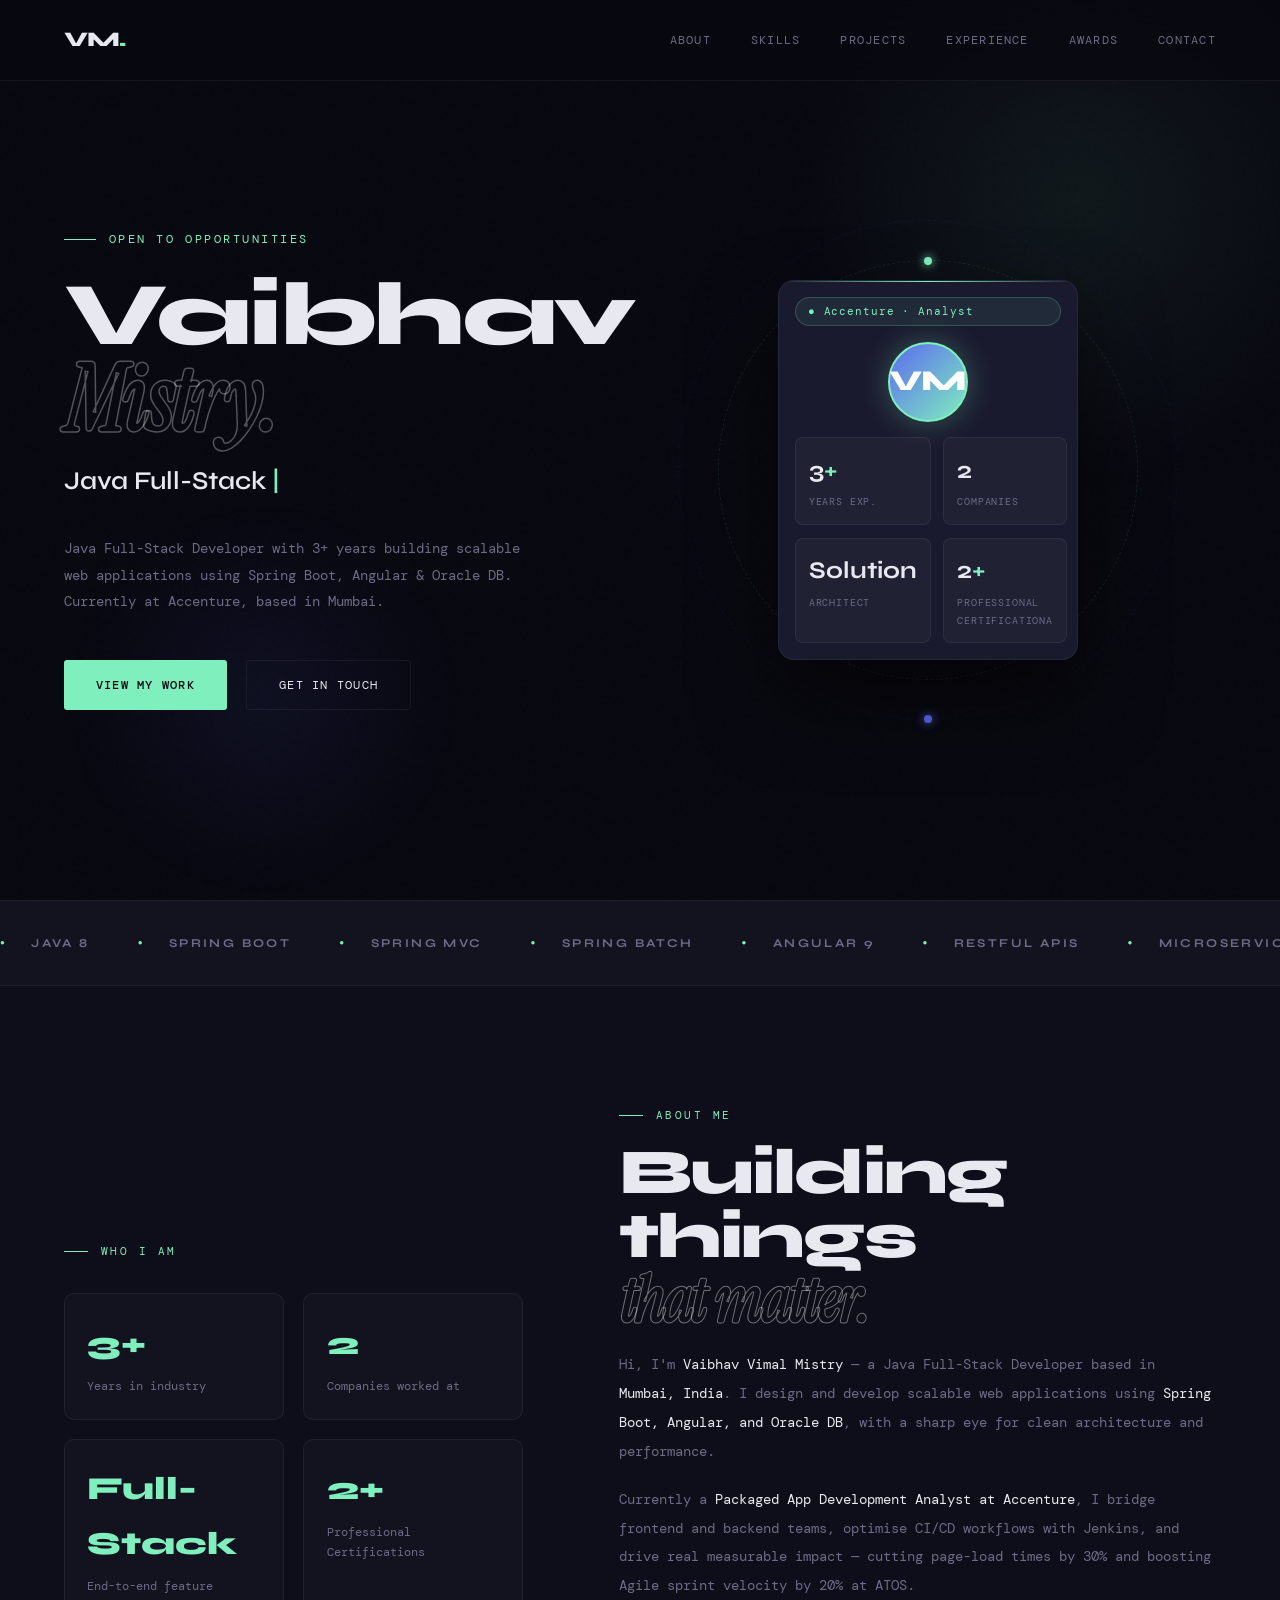
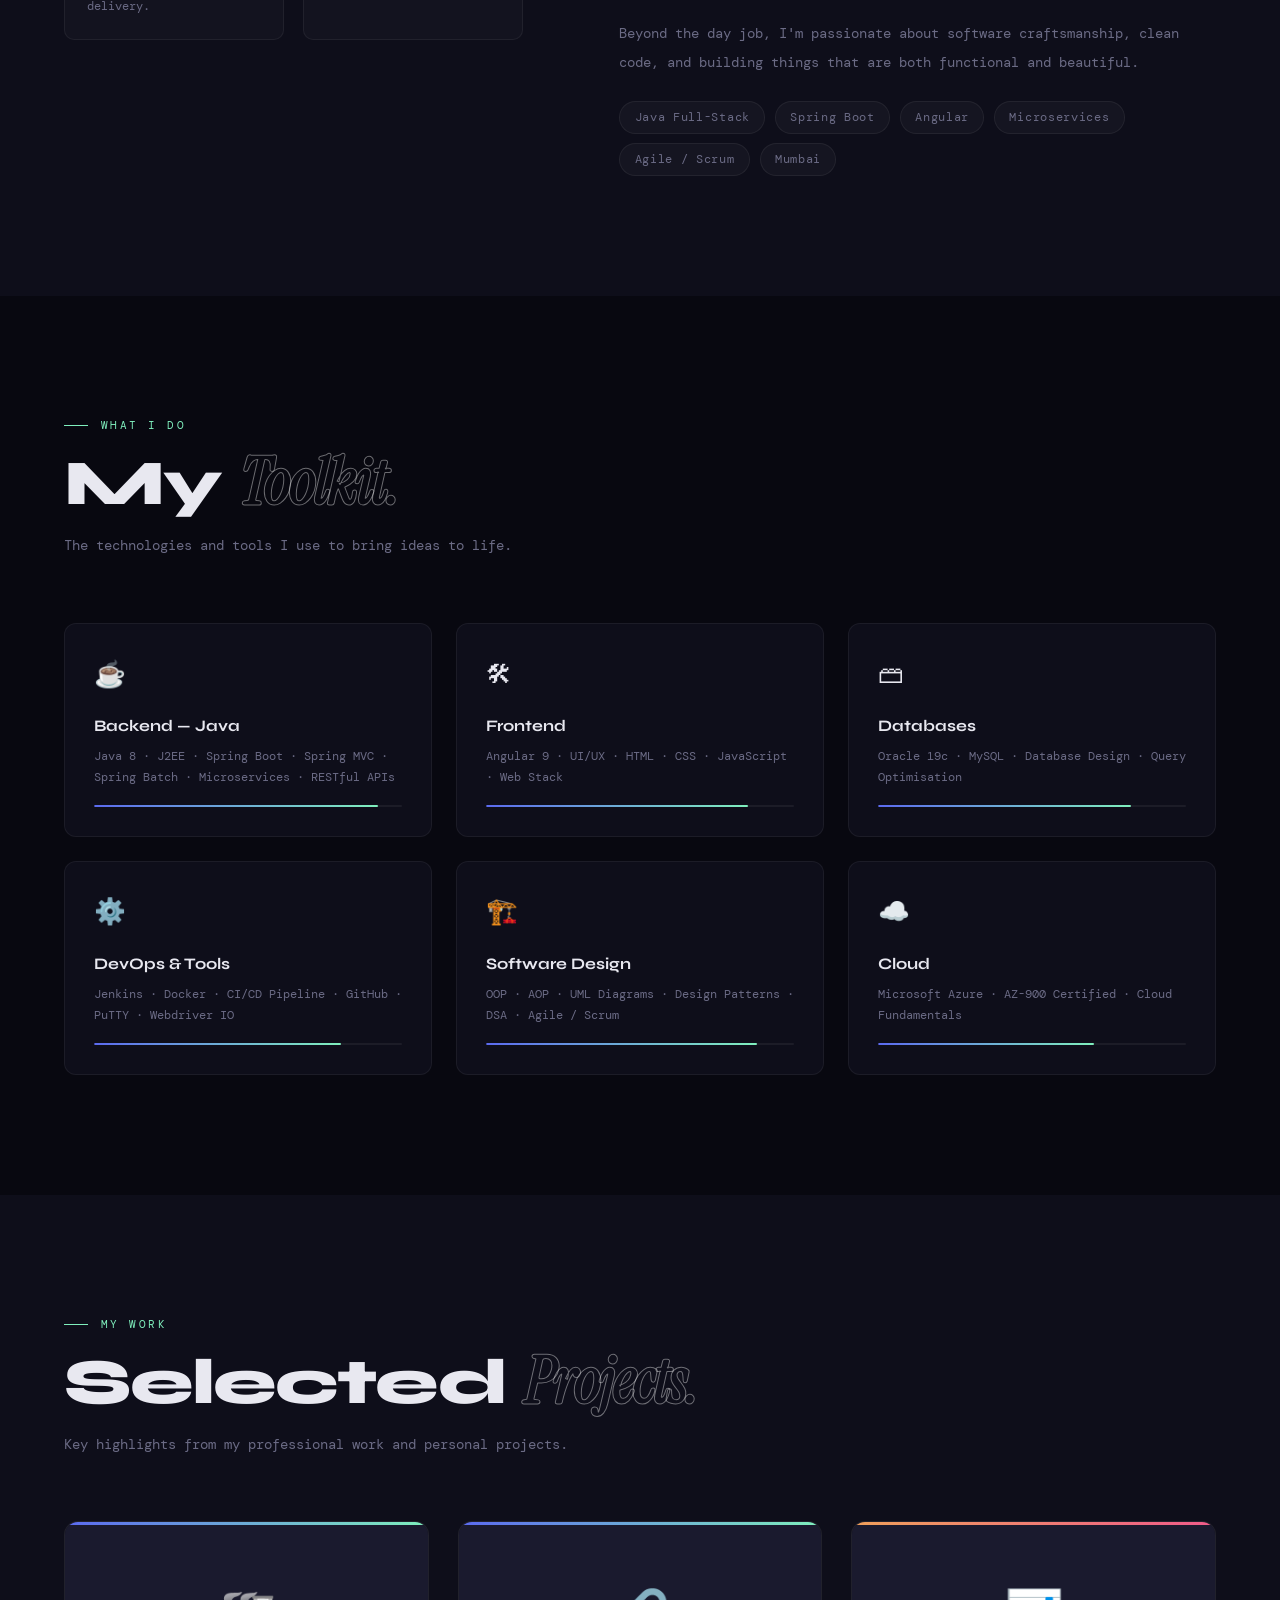
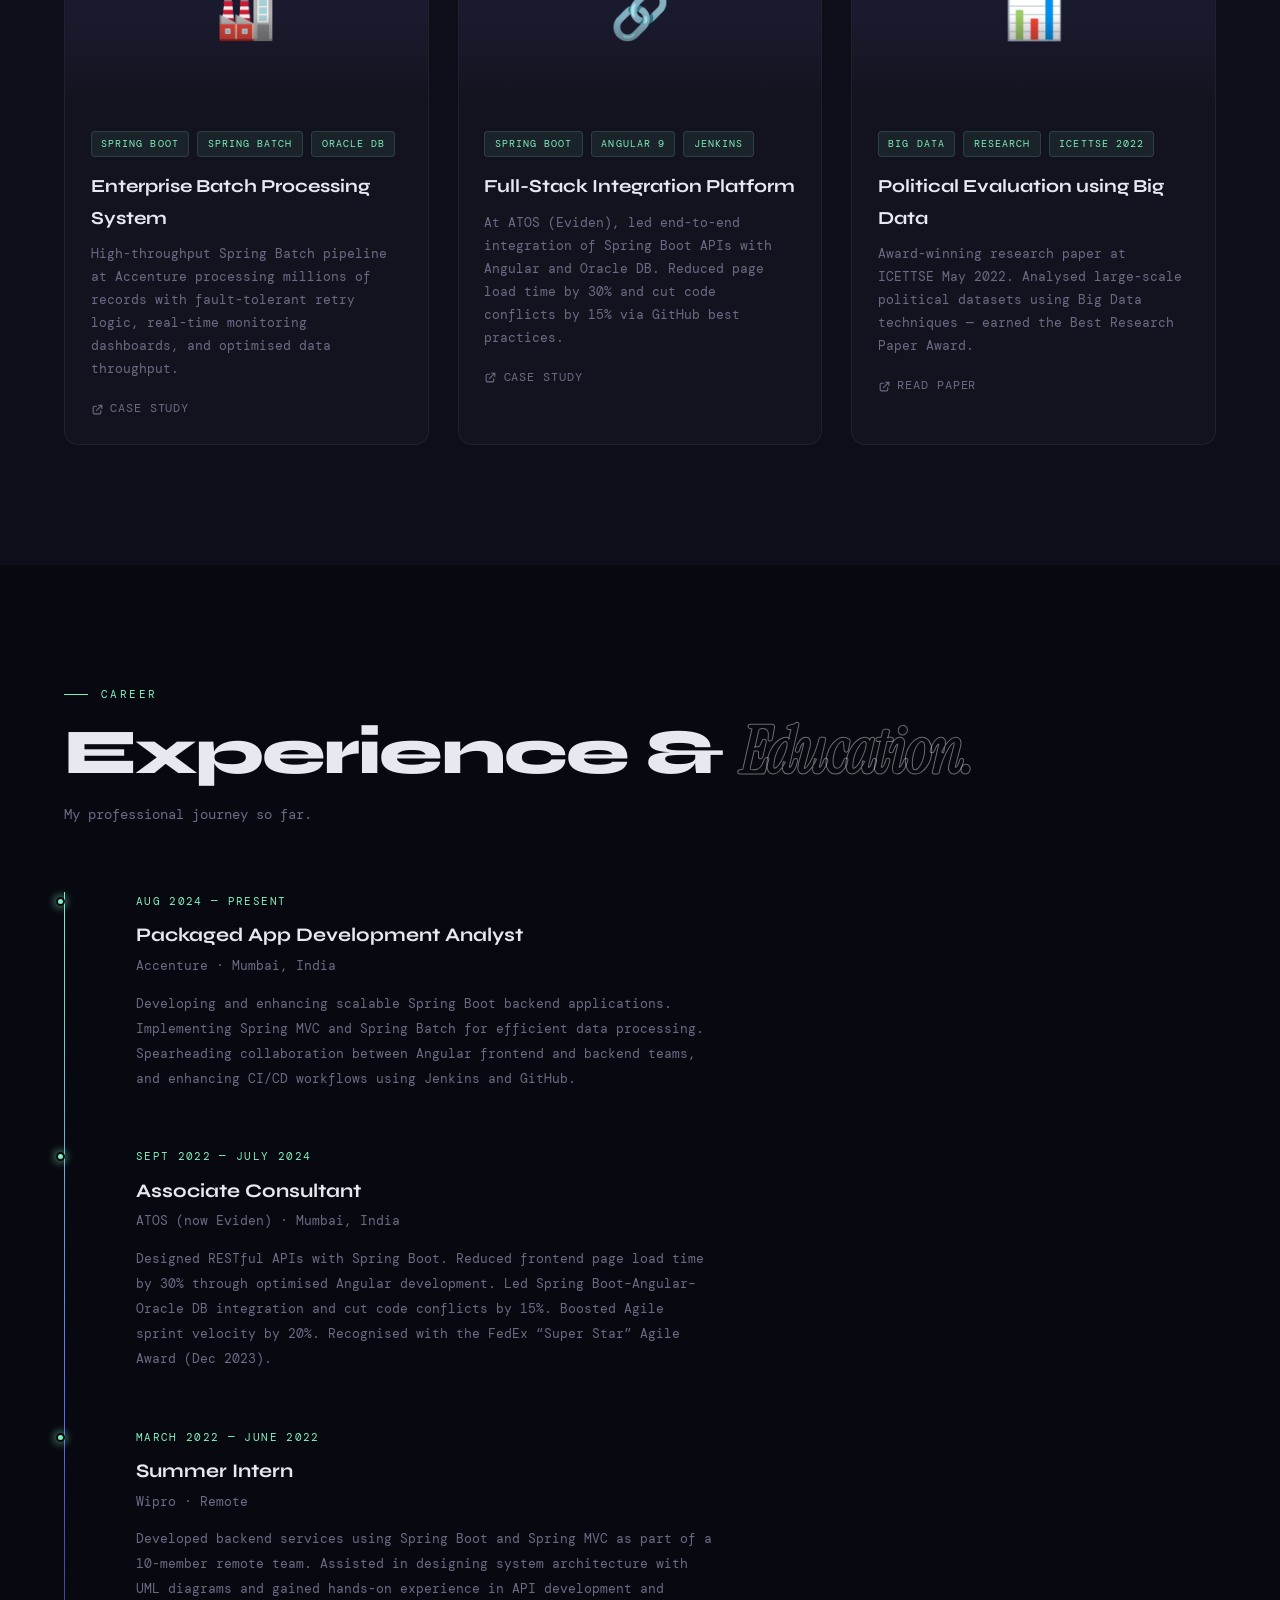
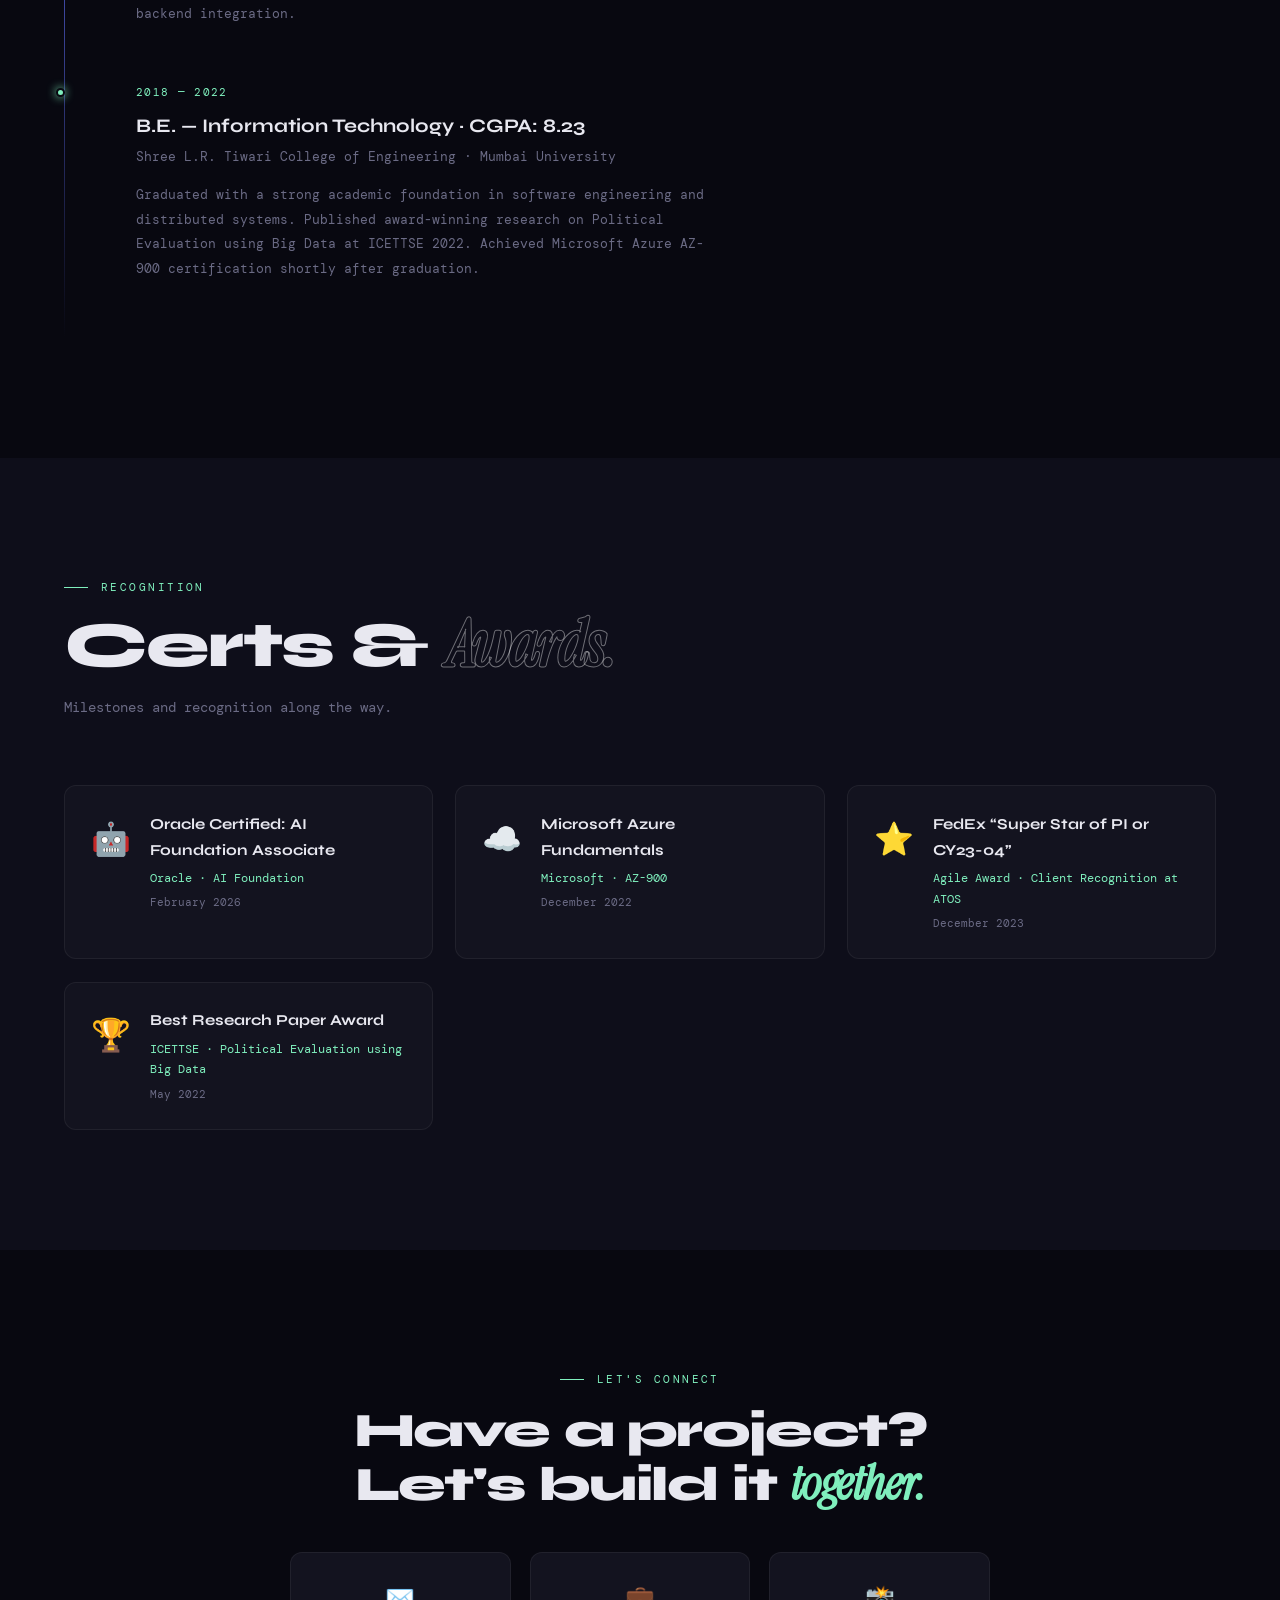
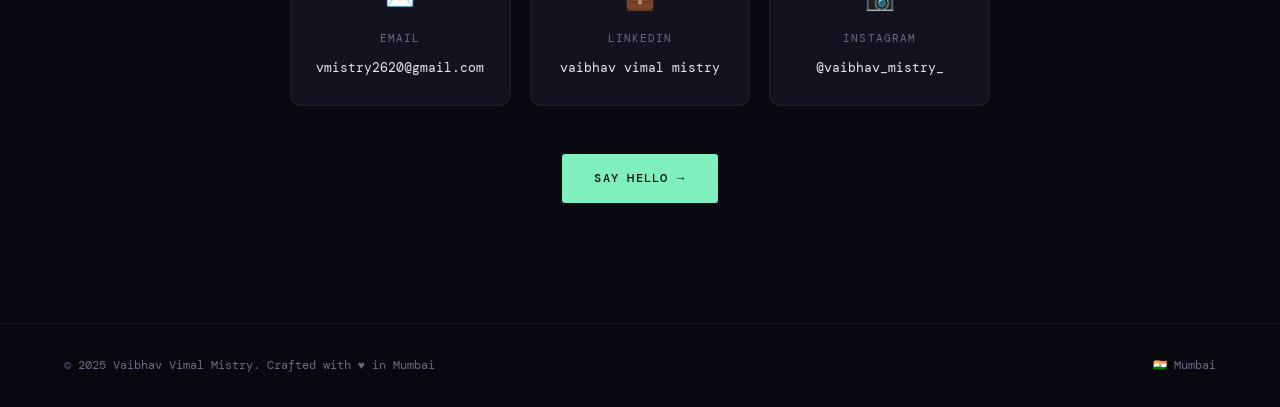
==== commit cea2ae3c: "removing phone number" ====
--- a/index.html
+++ b/index.html
@@ -453,15 +453,15 @@
       <div class="contact-label">Email</div>
       <div class="contact-value">vmistry2620@gmail.com</div>
     </a>
-    <a href="https://linkedin.com/in/vaibhavmistry" target="_blank" class="contact-item">
+    <a href="https://www.linkedin.com/in/vaibhav-vimal-mistry-b2bb762a1/" target="_blank" class="contact-item">
       <div class="contact-icon">&#128188;</div>
       <div class="contact-label">LinkedIn</div>
-      <div class="contact-value">vaibhavmistry</div>
+      <div class="contact-value">vaibhav vimal mistry</div>
     </a>
-    <a href="tel:+917039246827" class="contact-item">
-      <div class="contact-icon">&#128241;</div>
-      <div class="contact-label">Phone</div>
-      <div class="contact-value">+91 70392 46827</div>
+      <a href="https://www.instagram.com/vaibhav_mistry_/" target="_blank" class="contact-item">
+      <div class="contact-icon">📸</div>
+      <div class="contact-label">Instagram</div>
+      <div class="contact-value">@vaibhav_mistry_</div>
     </a>
   </div>
   <a href="mailto:vmistry2620@gmail.com" class="btn btn-primary reveal" style="margin:0 auto;display:inline-flex;">
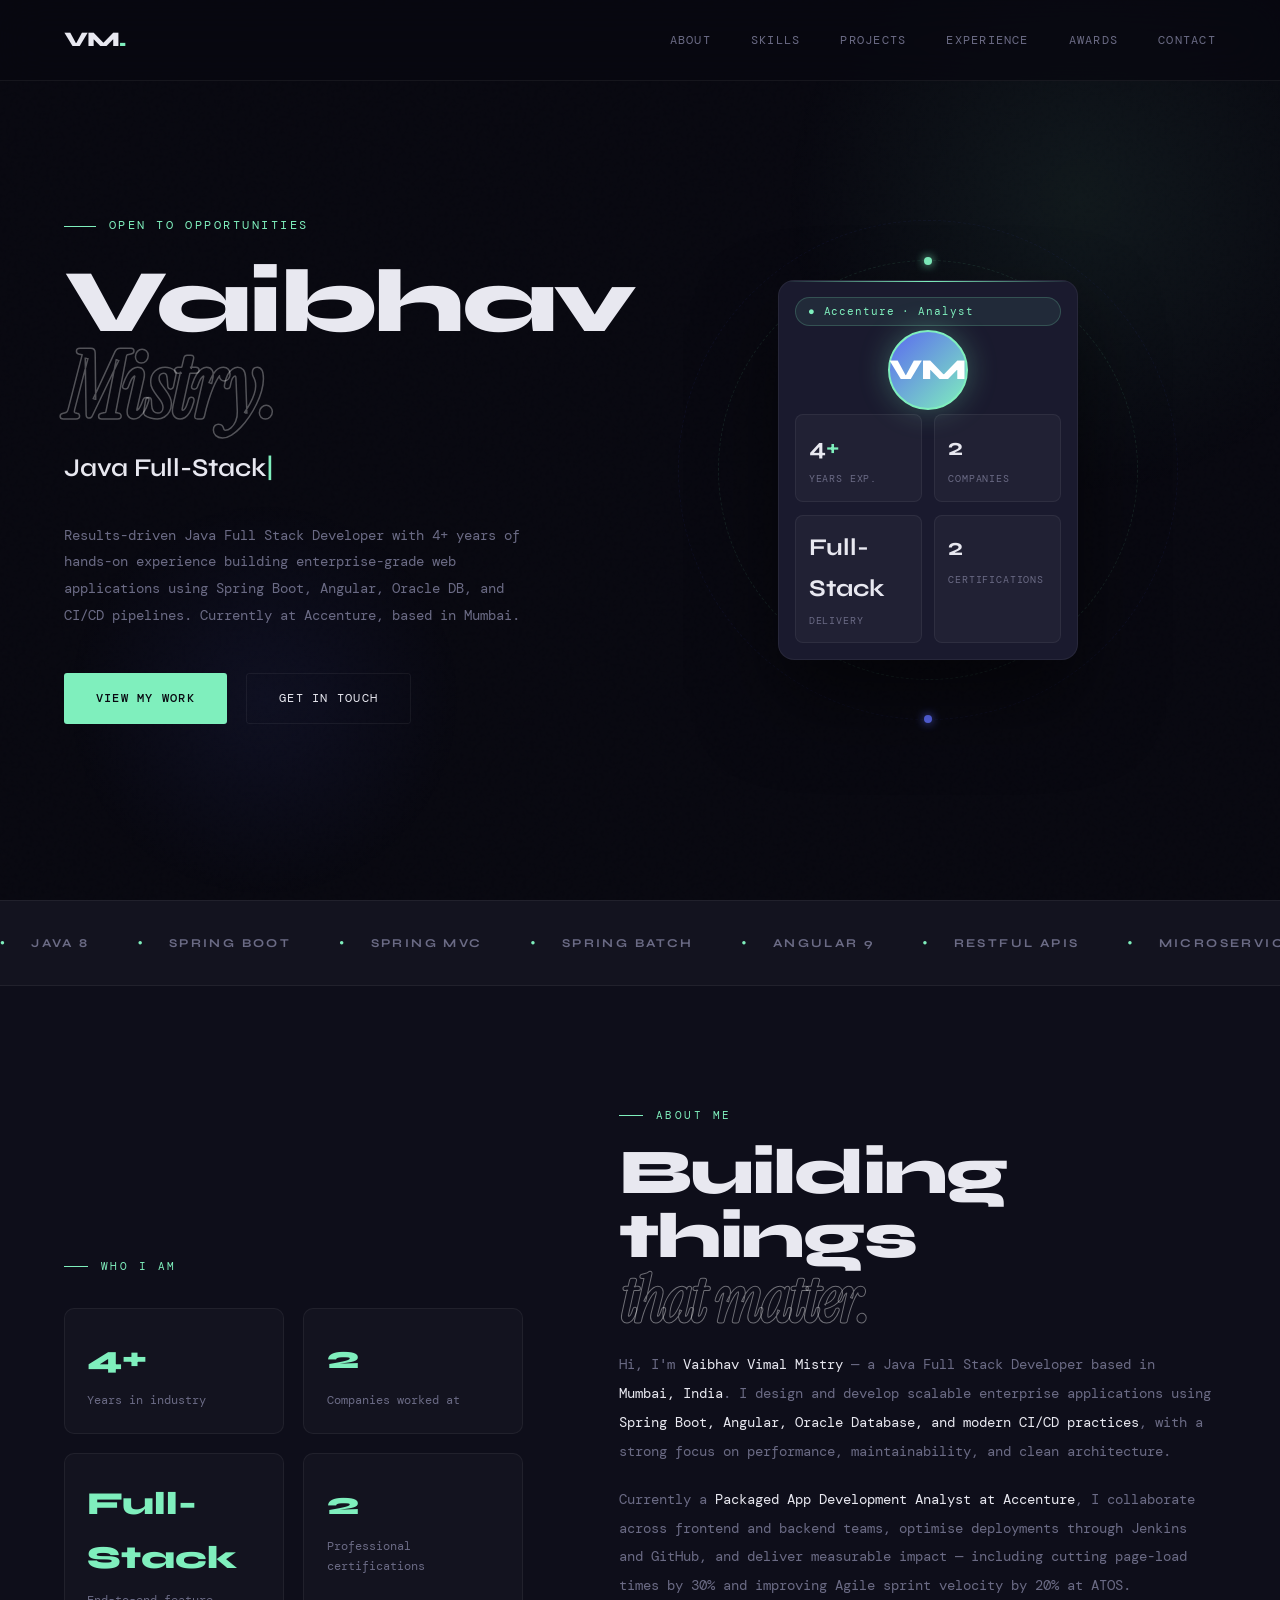
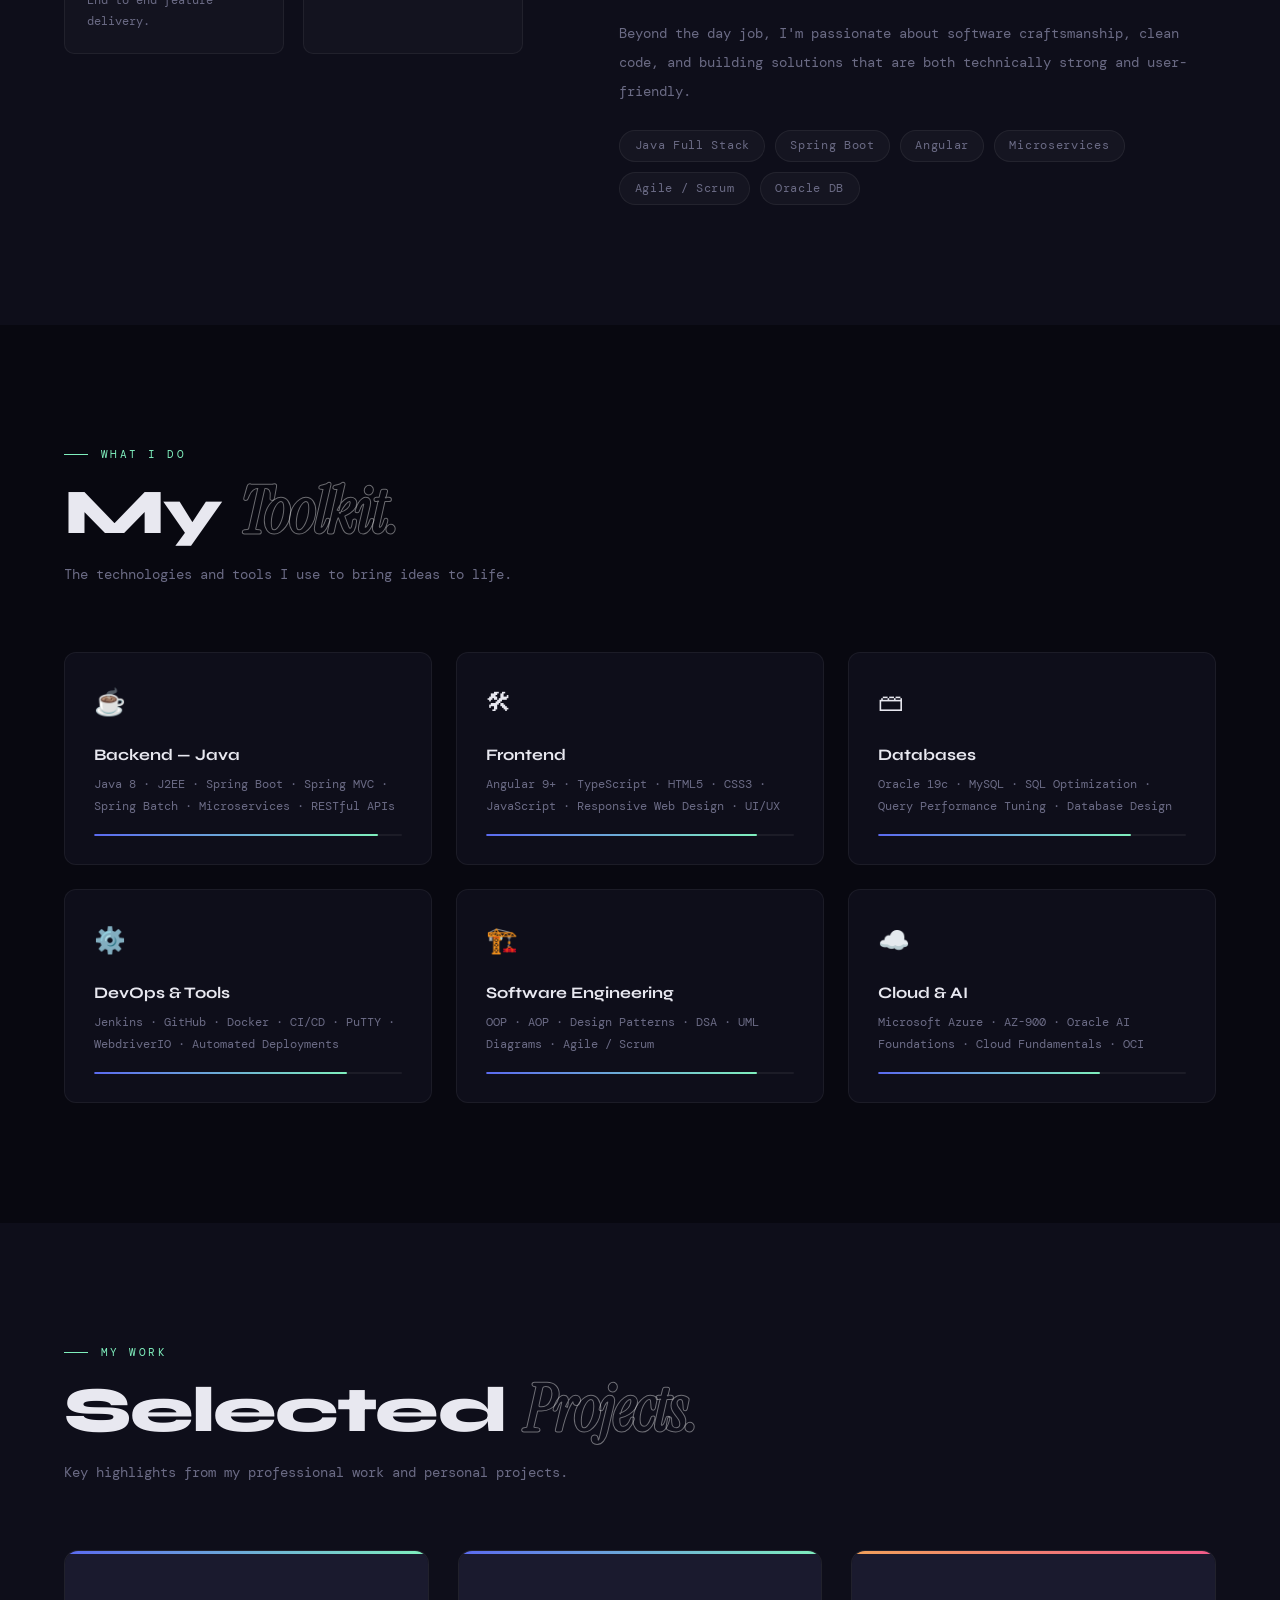
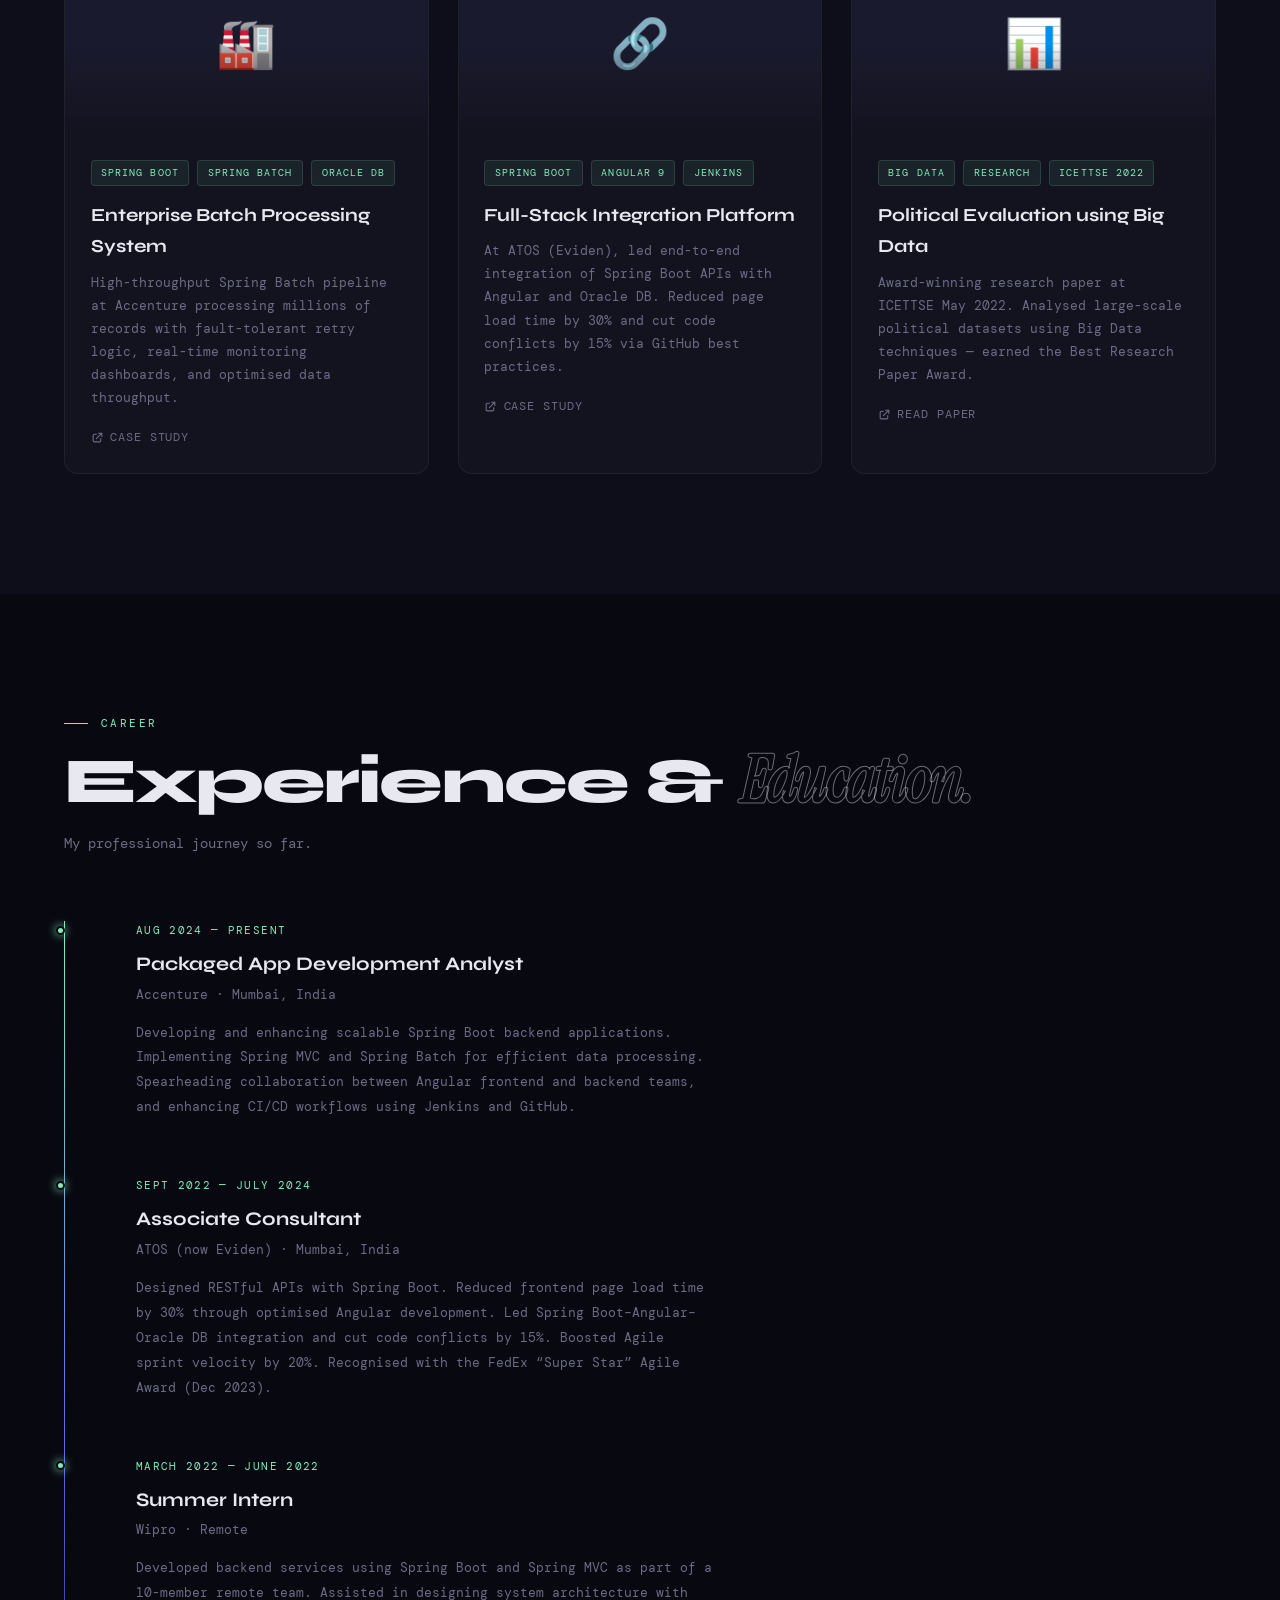
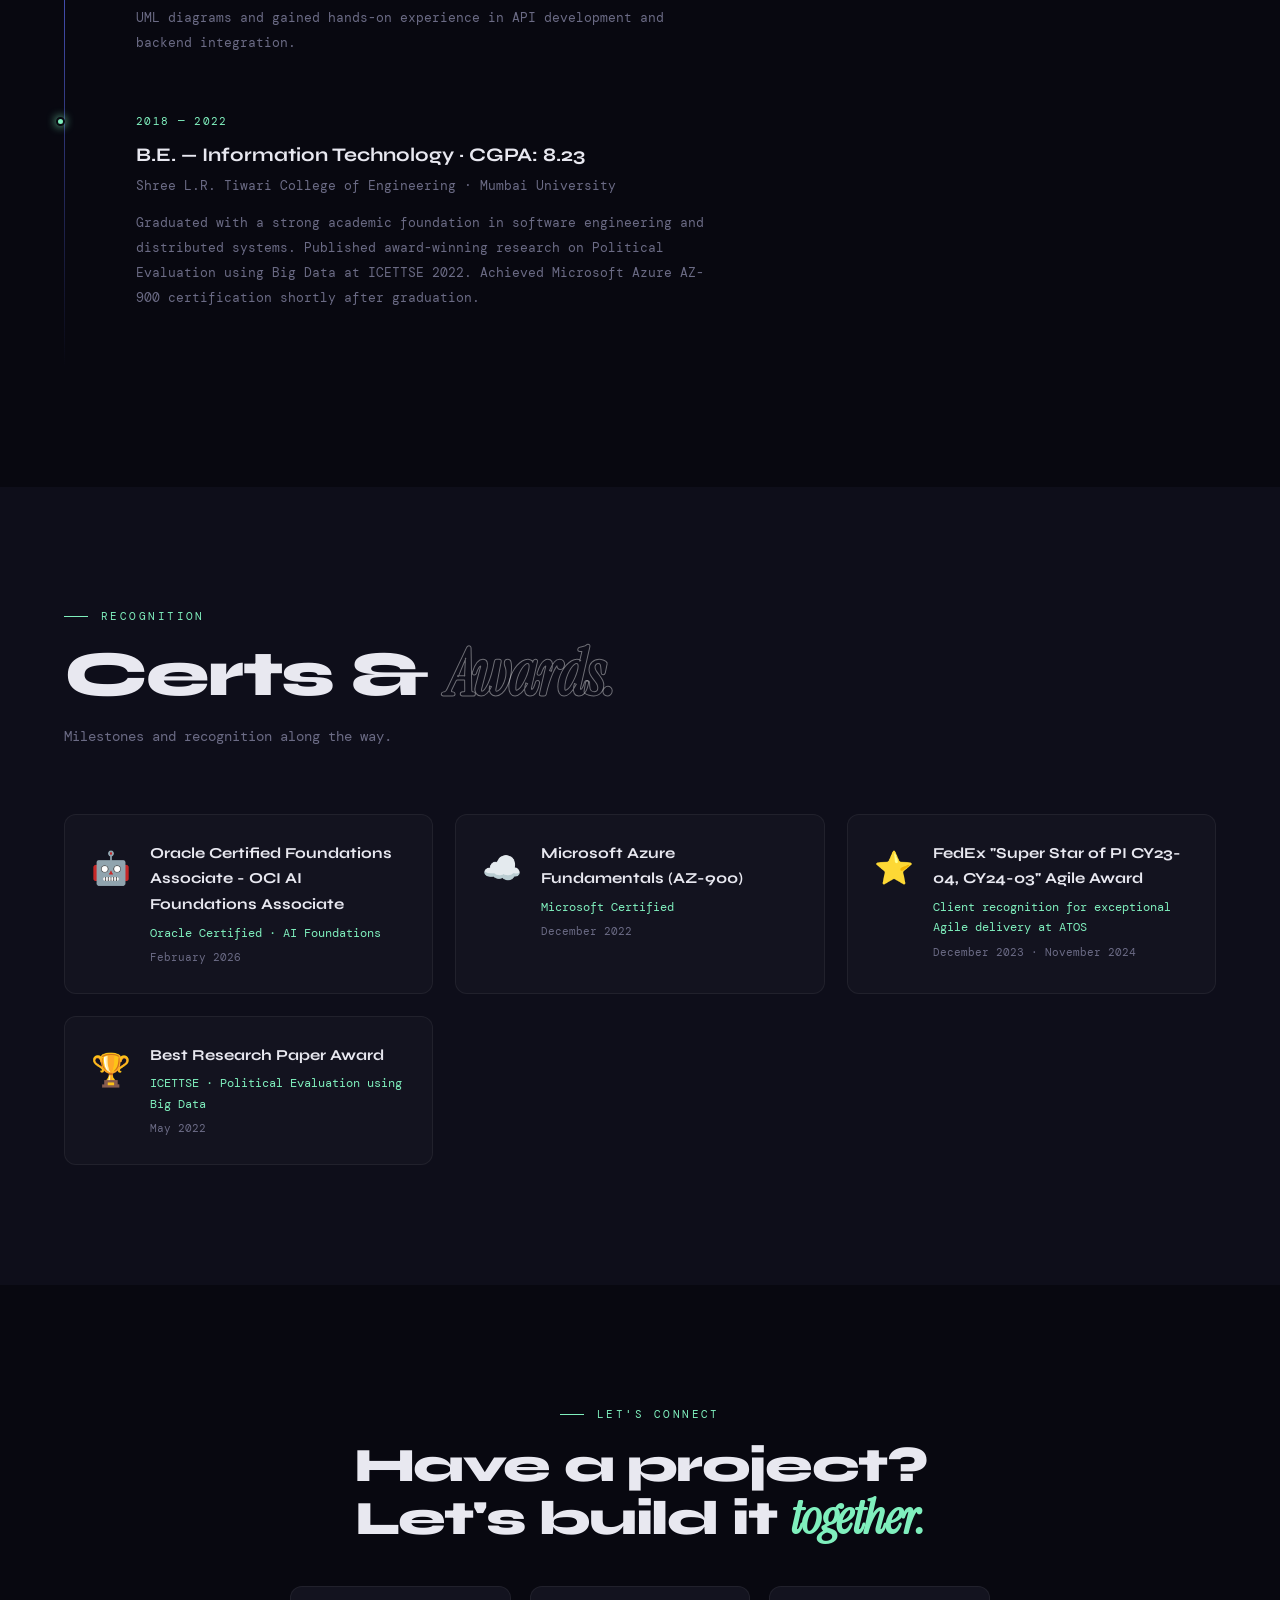
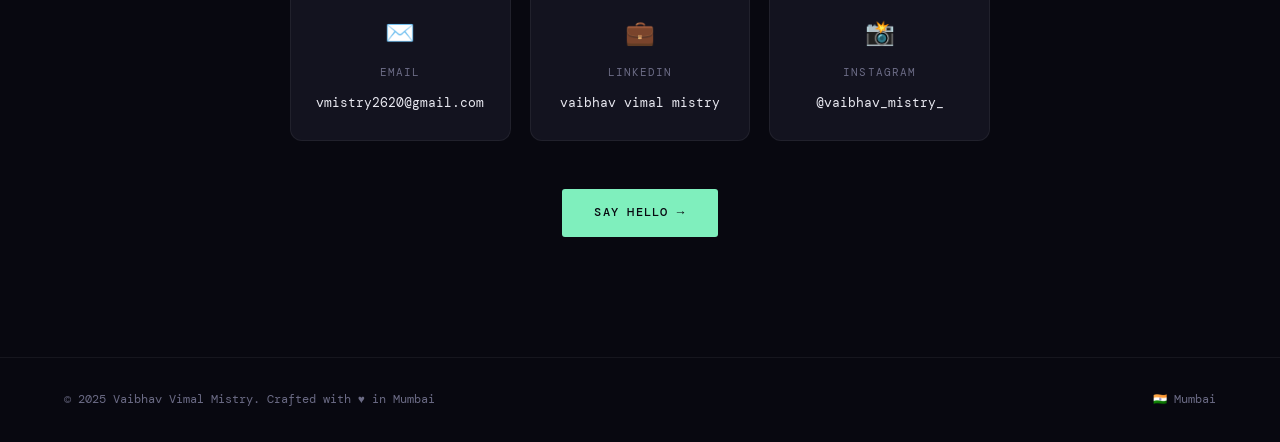
==== commit b653a5b7: "updating the portfolio" ====
--- a/index.html
+++ b/index.html
@@ -217,7 +217,7 @@
     <div class="hero-eyebrow">Open to Opportunities</div>
     <h1 class="hero-name">Vaibhav<br><span class="line2">Mistry.</span></h1>
     <div class="hero-role"><span id="typed-text"></span><span class="typed-cursor">|</span></div>
-    <p class="hero-desc">Java Full-Stack Developer with 3+ years building scalable web applications using Spring Boot, Angular &amp; Oracle DB. Currently at Accenture, based in Mumbai.</p>
+    <p class="hero-desc">Results-driven Java Full Stack Developer with 4+ years of hands-on experience building enterprise-grade web applications using Spring Boot, Angular, Oracle DB, and CI/CD pipelines. Currently at Accenture, based in Mumbai.</p>
     <div class="hero-cta">
       <a href="#projects" class="btn btn-primary"><span>View My Work</span></a>
       <a href="#contact" class="btn btn-ghost"><span>Get in Touch</span></a>
@@ -231,10 +231,10 @@
         <div class="card-tag">&#9679; Accenture &middot; Analyst</div>
         <div class="card-avatar">VM</div>
         <div class="card-stats">
-          <div class="stat"><div class="stat-num">3<span>+</span></div><div class="stat-label">Years Exp.</div></div>
+          <div class="stat"><div class="stat-num">4<span>+</span></div><div class="stat-label">Years Exp.</div></div>
           <div class="stat"><div class="stat-num">2</div><div class="stat-label">Companies</div></div>
-          <div class="stat"><div class="stat-num">Solution</div><div class="stat-label">Architect</div></div>
-          <div class="stat"><div class="stat-num">2<span>+</span></div><div class="stat-label">Professional Certificationa</div></div>
+          <div class="stat"><div class="stat-num">Full-Stack</div><div class="stat-label">Delivery</div></div>
+          <div class="stat"><div class="stat-num">2</div><div class="stat-label">Certifications</div></div>
         </div>
       </div>
     </div>
@@ -255,25 +255,25 @@
     <div class="reveal">
       <div class="section-label">Who I Am</div>
       <div class="about-facts">
-        <div class="fact"><div class="fact-num">3+</div><div class="fact-desc">Years in industry</div></div>
+        <div class="fact"><div class="fact-num">4+</div><div class="fact-desc">Years in industry</div></div>
         <div class="fact"><div class="fact-num">2</div><div class="fact-desc">Companies worked at</div></div>
         <div class="fact"><div class="fact-num">Full-Stack</div><div class="fact-desc">End-to-end feature delivery.</div></div>
-        <div class="fact"><div class="fact-num">2+</div><div class="fact-desc">Professional Certifications</div></div>
+        <div class="fact"><div class="fact-num">2</div><div class="fact-desc">Professional certifications</div></div>
       </div>
     </div>
     <div class="about-text reveal">
       <div class="section-label">About Me</div>
       <h2 class="section-title">Building things<br><em>that matter.</em></h2>
-      <p>Hi, I'm <strong>Vaibhav Vimal Mistry</strong> — a Java Full-Stack Developer based in <strong>Mumbai, India</strong>. I design and develop scalable web applications using <strong>Spring Boot, Angular, and Oracle DB</strong>, with a sharp eye for clean architecture and performance.</p>
-      <p>Currently a <strong>Packaged App Development Analyst at Accenture</strong>, I bridge frontend and backend teams, optimise CI/CD workflows with Jenkins, and drive real measurable impact — cutting page-load times by 30% and boosting Agile sprint velocity by 20% at ATOS.</p>
-      <p>Beyond the day job, I'm passionate about software craftsmanship, clean code, and building things that are both functional and beautiful.</p>
+      <p>Hi, I'm <strong>Vaibhav Vimal Mistry</strong> — a Java Full Stack Developer based in <strong>Mumbai, India</strong>. I design and develop scalable enterprise applications using <strong>Spring Boot, Angular, Oracle Database, and modern CI/CD practices</strong>, with a strong focus on performance, maintainability, and clean architecture.</p>
+      <p>Currently a <strong>Packaged App Development Analyst at Accenture</strong>, I collaborate across frontend and backend teams, optimise deployments through Jenkins and GitHub, and deliver measurable impact — including cutting page-load times by 30% and improving Agile sprint velocity by 20% at ATOS.</p>
+      <p>Beyond the day job, I'm passionate about software craftsmanship, clean code, and building solutions that are both technically strong and user-friendly.</p>
       <div class="about-tags">
-        <span class="tag">Java Full-Stack</span>
+        <span class="tag">Java Full Stack</span>
         <span class="tag">Spring Boot</span>
         <span class="tag">Angular</span>
         <span class="tag">Microservices</span>
         <span class="tag">Agile / Scrum</span>
-        <span class="tag">Mumbai</span>
+        <span class="tag">Oracle DB</span>
       </div>
     </div>
   </div>
@@ -294,32 +294,32 @@
     <div class="skill-card reveal">
       <span class="skill-icon">&#128736;</span>
       <div class="skill-name">Frontend</div>
-      <div class="skill-items">Angular 9 &middot; UI/UX &middot; HTML &middot; CSS &middot; JavaScript &middot; Web Stack</div>
-      <div class="skill-bar-wrap"><div class="skill-bar" data-width="85"></div></div>
+      <div class="skill-items">Angular 9+ &middot; TypeScript &middot; HTML5 &middot; CSS3 &middot; JavaScript &middot; Responsive Web Design &middot; UI/UX</div>
+      <div class="skill-bar-wrap"><div class="skill-bar" data-width="88"></div></div>
     </div>
     <div class="skill-card reveal">
       <span class="skill-icon">&#128451;</span>
       <div class="skill-name">Databases</div>
-      <div class="skill-items">Oracle 19c &middot; MySQL &middot; Database Design &middot; Query Optimisation</div>
+      <div class="skill-items">Oracle 19c &middot; MySQL &middot; SQL Optimization &middot; Query Performance Tuning &middot; Database Design</div>
       <div class="skill-bar-wrap"><div class="skill-bar" data-width="82"></div></div>
     </div>
     <div class="skill-card reveal">
       <span class="skill-icon">&#9881;&#65039;</span>
       <div class="skill-name">DevOps &amp; Tools</div>
-      <div class="skill-items">Jenkins &middot; Docker &middot; CI/CD Pipeline &middot; GitHub &middot; PuTTY &middot; Webdriver IO</div>
-      <div class="skill-bar-wrap"><div class="skill-bar" data-width="80"></div></div>
+      <div class="skill-items">Jenkins &middot; GitHub &middot; Docker &middot; CI/CD &middot; PuTTY &middot; WebdriverIO &middot; Automated Deployments</div>
+      <div class="skill-bar-wrap"><div class="skill-bar" data-width="82"></div></div>
     </div>
     <div class="skill-card reveal">
       <span class="skill-icon">&#127959;&#65039;</span>
-      <div class="skill-name">Software Design</div>
-      <div class="skill-items">OOP &middot; AOP &middot; UML Diagrams &middot; Design Patterns &middot; DSA &middot; Agile / Scrum</div>
+      <div class="skill-name">Software Engineering</div>
+      <div class="skill-items">OOP &middot; AOP &middot; Design Patterns &middot; DSA &middot; UML Diagrams &middot; Agile / Scrum</div>
       <div class="skill-bar-wrap"><div class="skill-bar" data-width="88"></div></div>
     </div>
     <div class="skill-card reveal">
       <span class="skill-icon">&#9729;&#65039;</span>
-      <div class="skill-name">Cloud</div>
-      <div class="skill-items">Microsoft Azure &middot; AZ-900 Certified &middot; Cloud Fundamentals</div>
-      <div class="skill-bar-wrap"><div class="skill-bar" data-width="70"></div></div>
+      <div class="skill-name">Cloud &amp; AI</div>
+      <div class="skill-items">Microsoft Azure &middot; AZ-900 &middot; Oracle AI Foundations &middot; Cloud Fundamentals &middot; OCI</div>
+      <div class="skill-bar-wrap"><div class="skill-bar" data-width="72"></div></div>
     </div>
   </div>
 </section>
@@ -411,25 +411,25 @@
     <div class="cert-card reveal">
       <div class="cert-icon">🤖</div>
       <div>
-        <div class="cert-name">Oracle Certified: AI Foundation Associate</div>
-        <div class="cert-org">Oracle &middot; AI Foundation</div>
+        <div class="cert-name">Oracle Certified Foundations Associate - OCI AI Foundations Associate</div>
+        <div class="cert-org">Oracle Certified &middot; AI Foundations</div>
         <div class="cert-date">February 2026</div>
       </div>
     </div>
     <div class="cert-card reveal">
       <div class="cert-icon">&#9729;&#65039;</div>
       <div>
-        <div class="cert-name">Microsoft Azure Fundamentals</div>
-        <div class="cert-org">Microsoft &middot; AZ-900</div>
+        <div class="cert-name">Microsoft Azure Fundamentals (AZ-900)</div>
+        <div class="cert-org">Microsoft Certified</div>
         <div class="cert-date">December 2022</div>
       </div>
     </div>
     <div class="cert-card reveal">
       <div class="cert-icon">&#11088;</div>
       <div>
-        <div class="cert-name">FedEx &ldquo;Super Star of PI or CY23-04&rdquo;</div>
-        <div class="cert-org">Agile Award &middot; Client Recognition at ATOS</div>
-        <div class="cert-date">December 2023</div>
+        <div class="cert-name">FedEx "Super Star of PI CY23-04, CY24-03" Agile Award</div>
+        <div class="cert-org">Client recognition for exceptional Agile delivery at ATOS</div>
+        <div class="cert-date">December 2023 &middot; November 2024</div>
       </div>
     </div>
     <div class="cert-card reveal">
@@ -507,7 +507,7 @@
   });
 
   // TYPED TEXT
-  var roles = ['Java Full-Stack Developer','Spring Boot Engineer','Angular Developer','Packaged App Dev Analyst'];
+  var roles = ['Java Full-Stack Developer','Spring Boot Engineer','Angular Developer','Packaged App Dev Analyst','Forward Deployed AI Engineer'];
   var rIdx = 0, cIdx = 0, deleting = false;
   var typedEl = document.getElementById('typed-text');
 
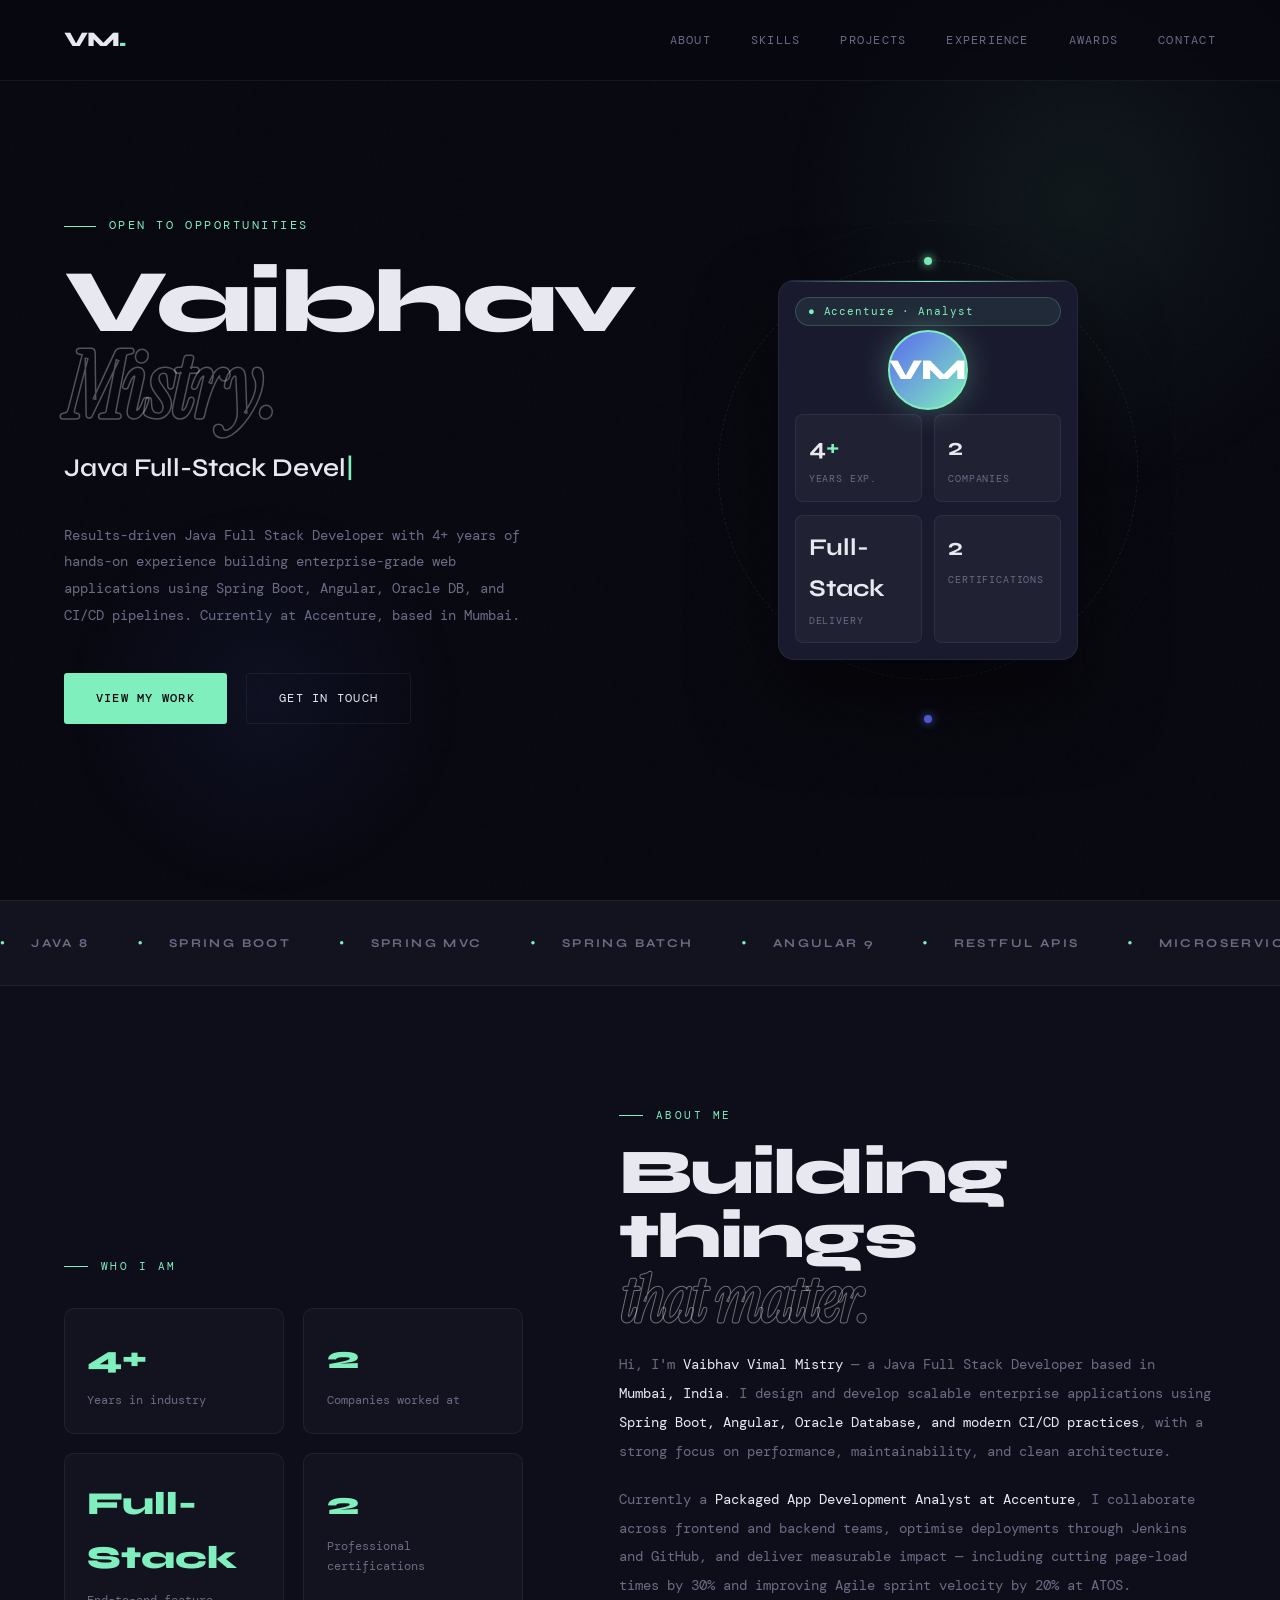
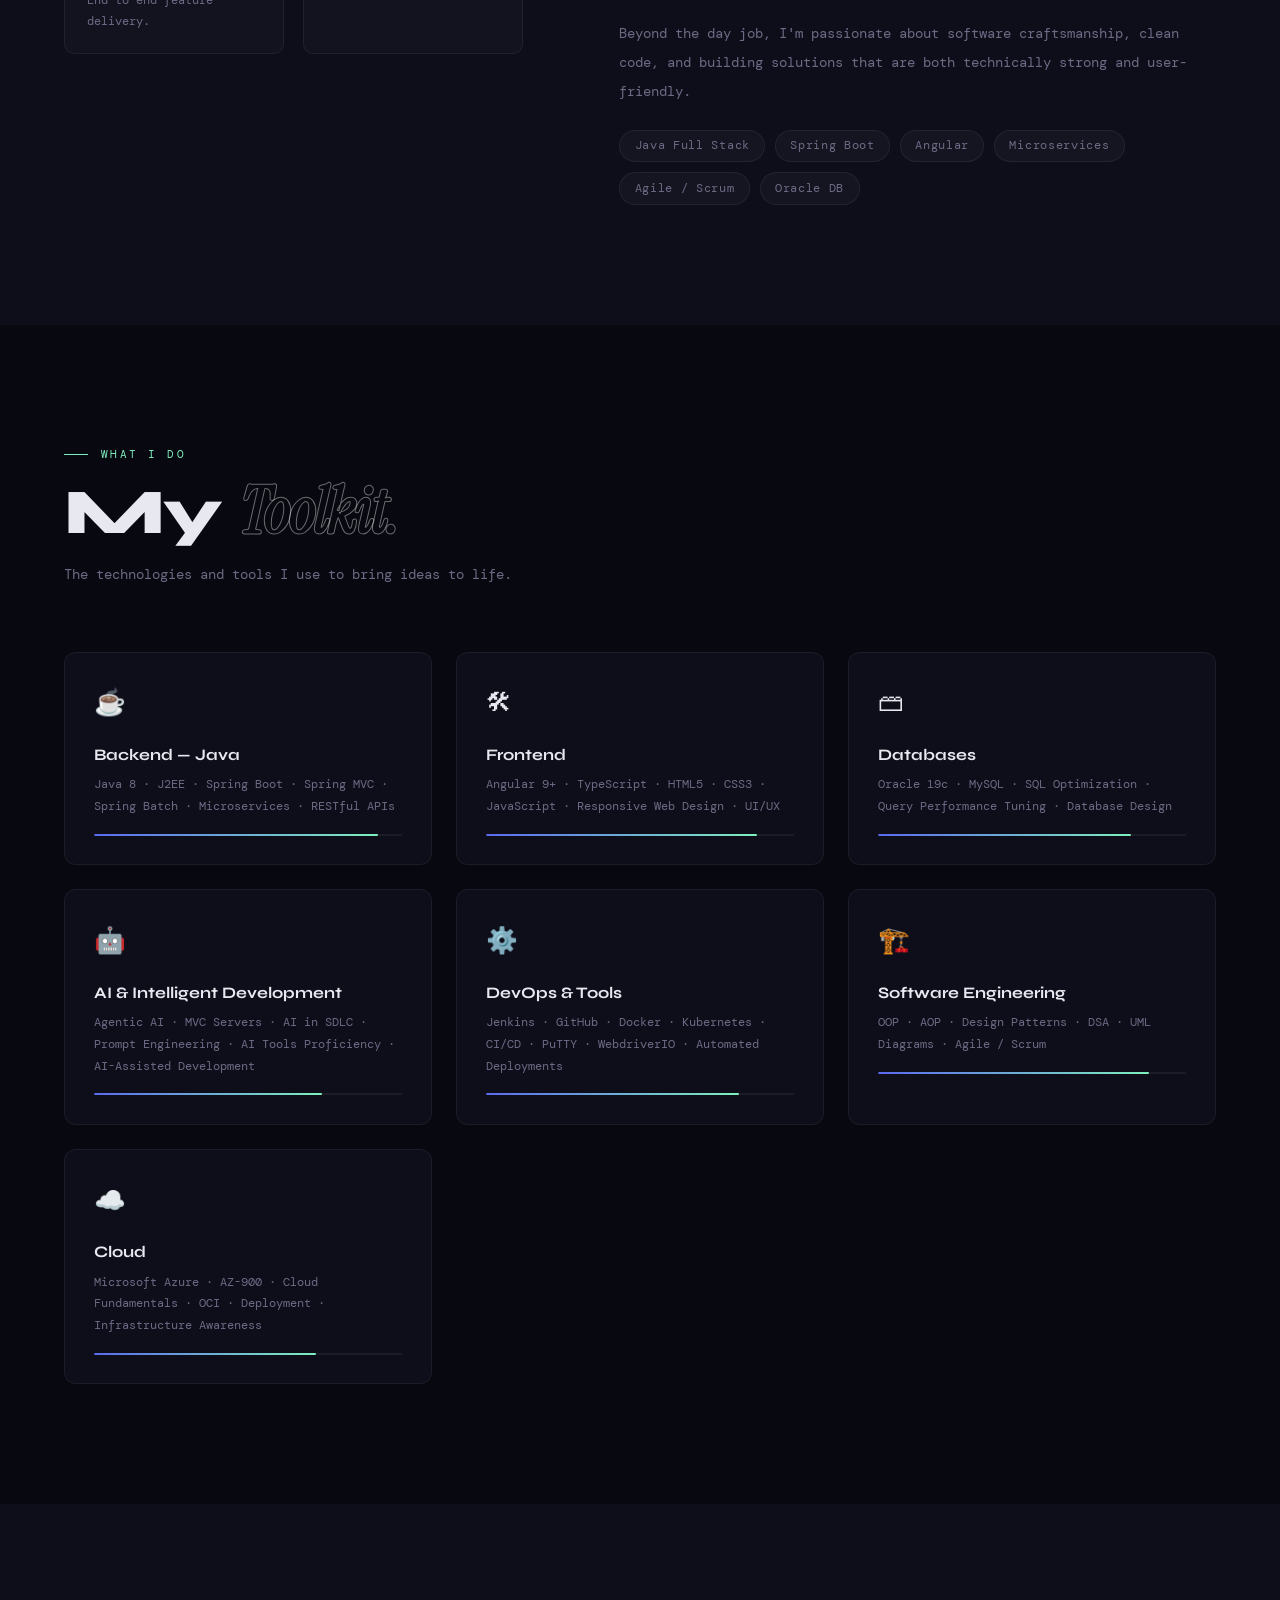
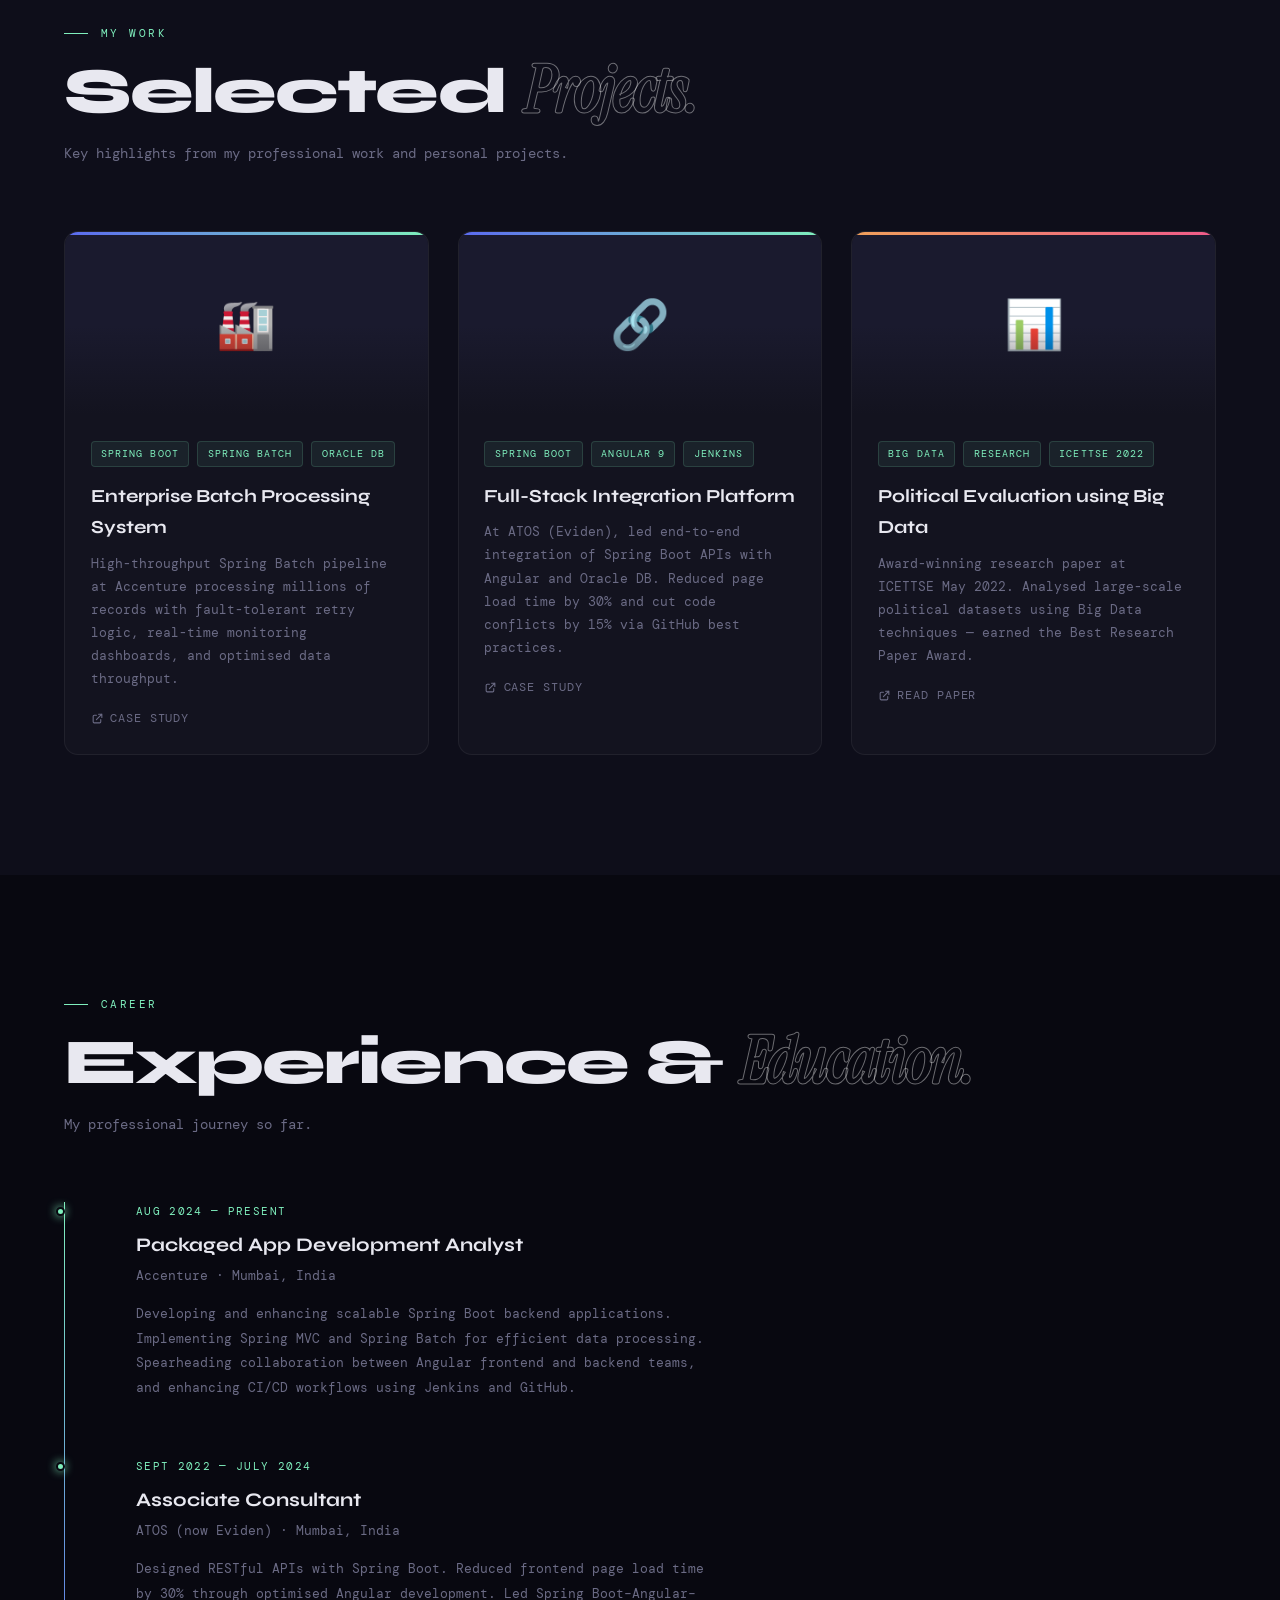
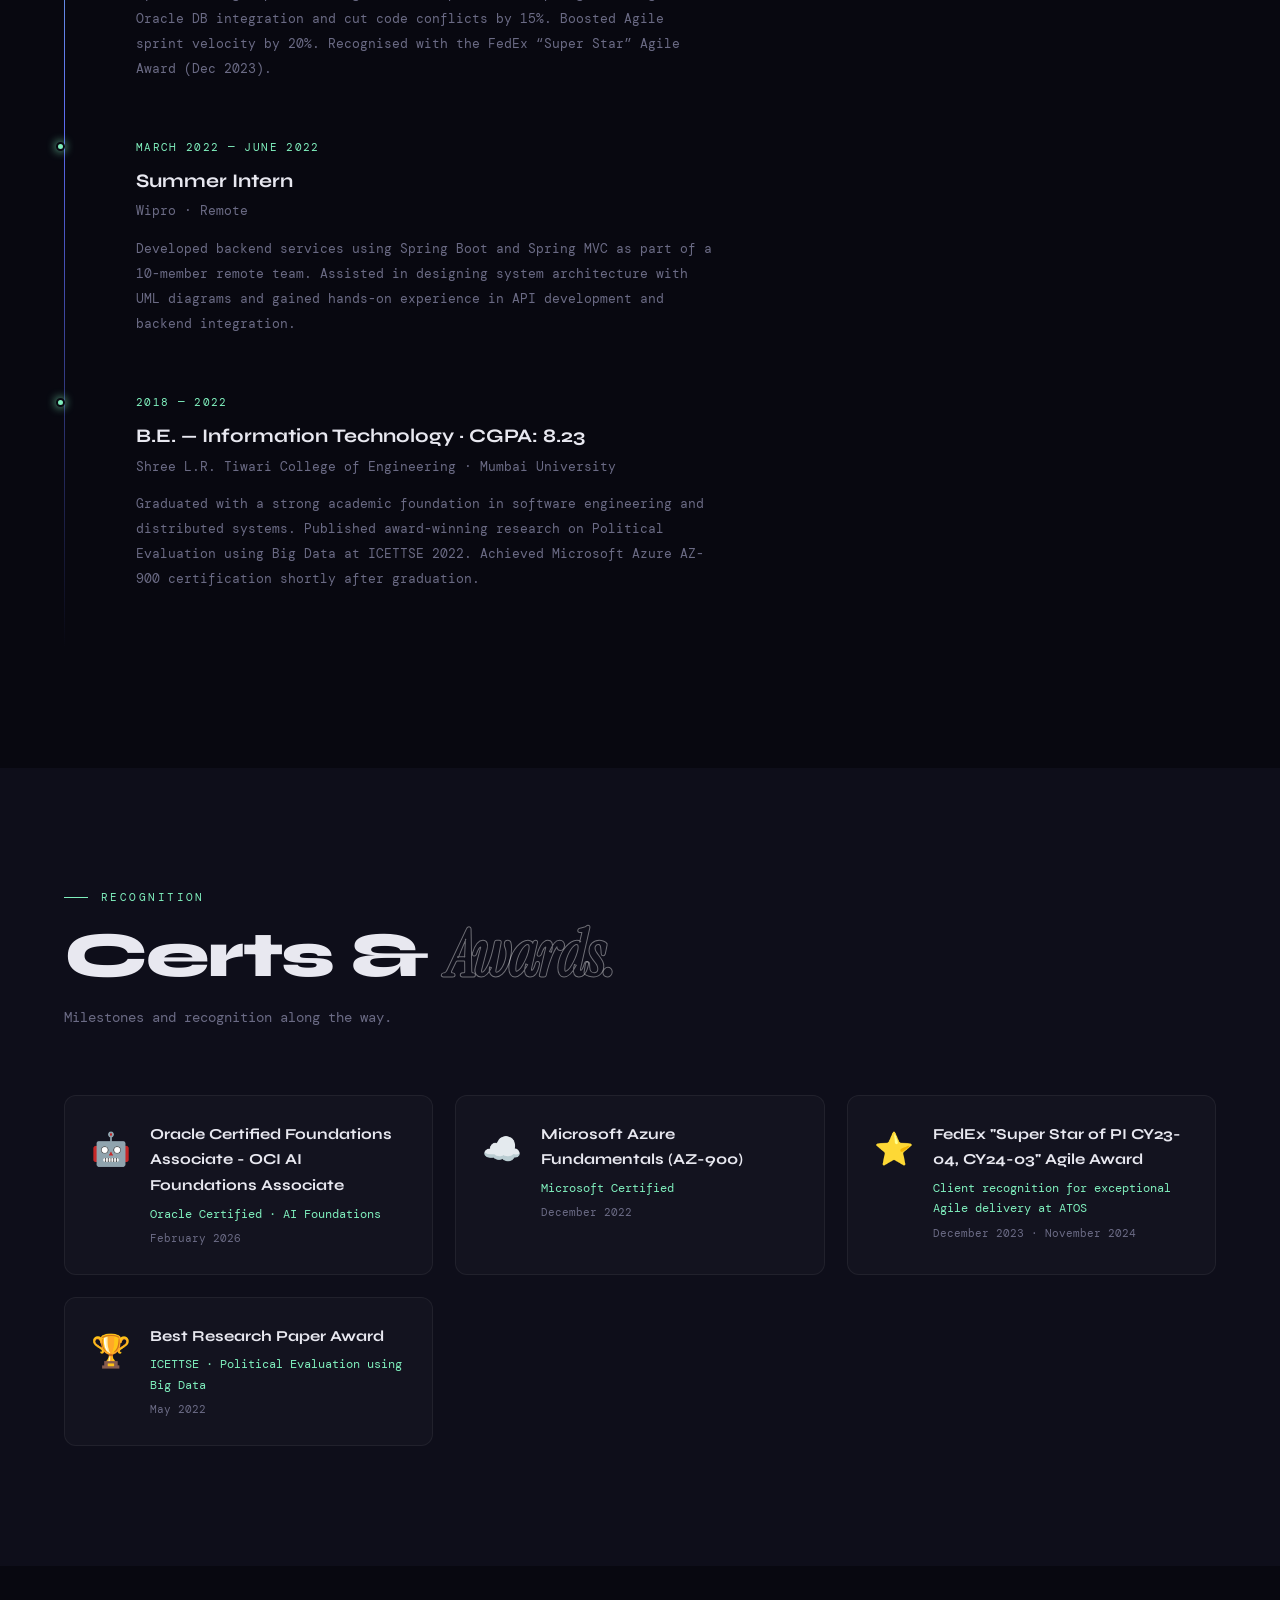
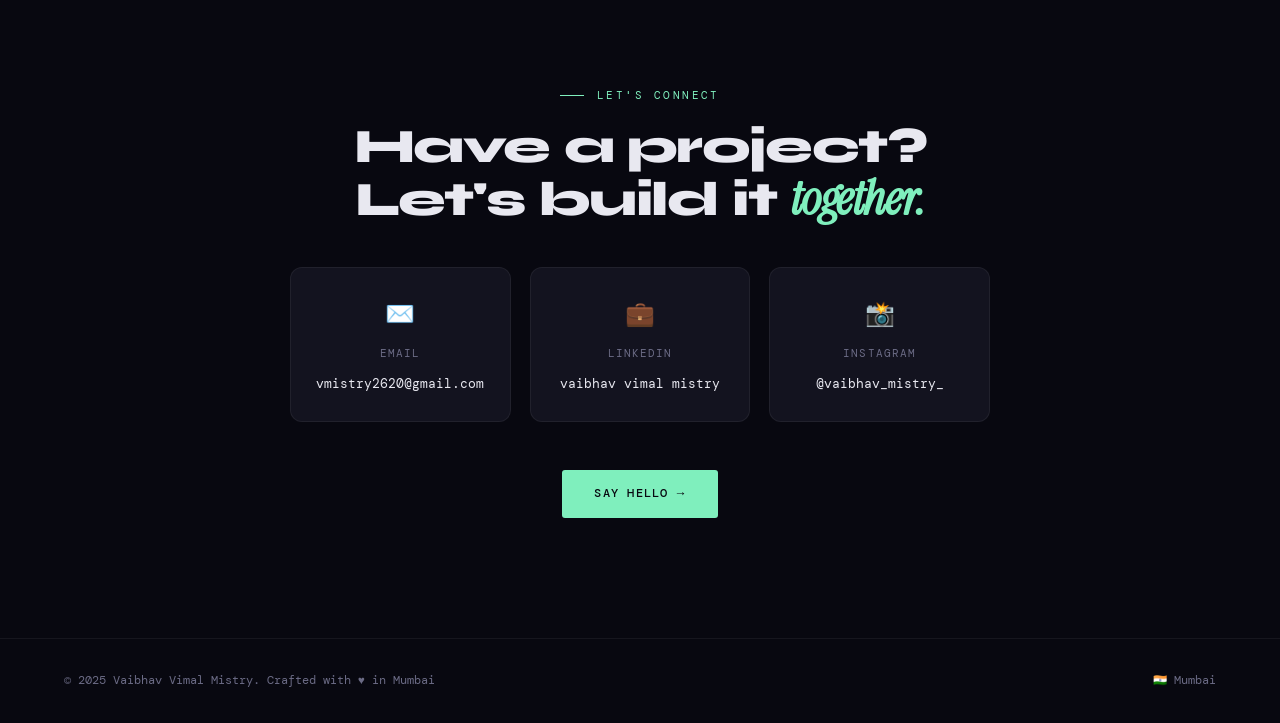
==== commit 9b78a342: "update the AI skill" ====
--- a/index.html
+++ b/index.html
@@ -304,9 +304,15 @@
       <div class="skill-bar-wrap"><div class="skill-bar" data-width="82"></div></div>
     </div>
     <div class="skill-card reveal">
+      <span class="skill-icon">🤖</span>
+      <div class="skill-name">AI &amp; Intelligent Development</div>
+      <div class="skill-items">Agentic AI &middot; MVC Servers &middot; AI in SDLC &middot; Prompt Engineering &middot; AI Tools Proficiency &middot; AI-Assisted Development</div>
+      <div class="skill-bar-wrap"><div class="skill-bar" data-width="74"></div></div>
+    </div>
+    <div class="skill-card reveal">
       <span class="skill-icon">&#9881;&#65039;</span>
       <div class="skill-name">DevOps &amp; Tools</div>
-      <div class="skill-items">Jenkins &middot; GitHub &middot; Docker &middot; CI/CD &middot; PuTTY &middot; WebdriverIO &middot; Automated Deployments</div>
+      <div class="skill-items">Jenkins &middot; GitHub &middot; Docker &middot; Kubernetes &middot; CI/CD &middot; PuTTY &middot; WebdriverIO &middot; Automated Deployments</div>
       <div class="skill-bar-wrap"><div class="skill-bar" data-width="82"></div></div>
     </div>
     <div class="skill-card reveal">
@@ -317,8 +323,8 @@
     </div>
     <div class="skill-card reveal">
       <span class="skill-icon">&#9729;&#65039;</span>
-      <div class="skill-name">Cloud &amp; AI</div>
-      <div class="skill-items">Microsoft Azure &middot; AZ-900 &middot; Oracle AI Foundations &middot; Cloud Fundamentals &middot; OCI</div>
+      <div class="skill-name">Cloud</div>
+      <div class="skill-items">Microsoft Azure &middot; AZ-900 &middot; Cloud Fundamentals &middot; OCI &middot; Deployment &middot; Infrastructure Awareness</div>
       <div class="skill-bar-wrap"><div class="skill-bar" data-width="72"></div></div>
     </div>
   </div>
@@ -507,7 +513,7 @@
   });
 
   // TYPED TEXT
-  var roles = ['Java Full-Stack Developer','Spring Boot Engineer','Angular Developer','Packaged App Dev Analyst','Forward Deployed AI Engineer'];
+  var roles = ['Java Full-Stack Developer','Spring Boot & Angular Developer','Packaged App Dev Analyst','Forward Deployed AI Engineer'];
   var rIdx = 0, cIdx = 0, deleting = false;
   var typedEl = document.getElementById('typed-text');
 
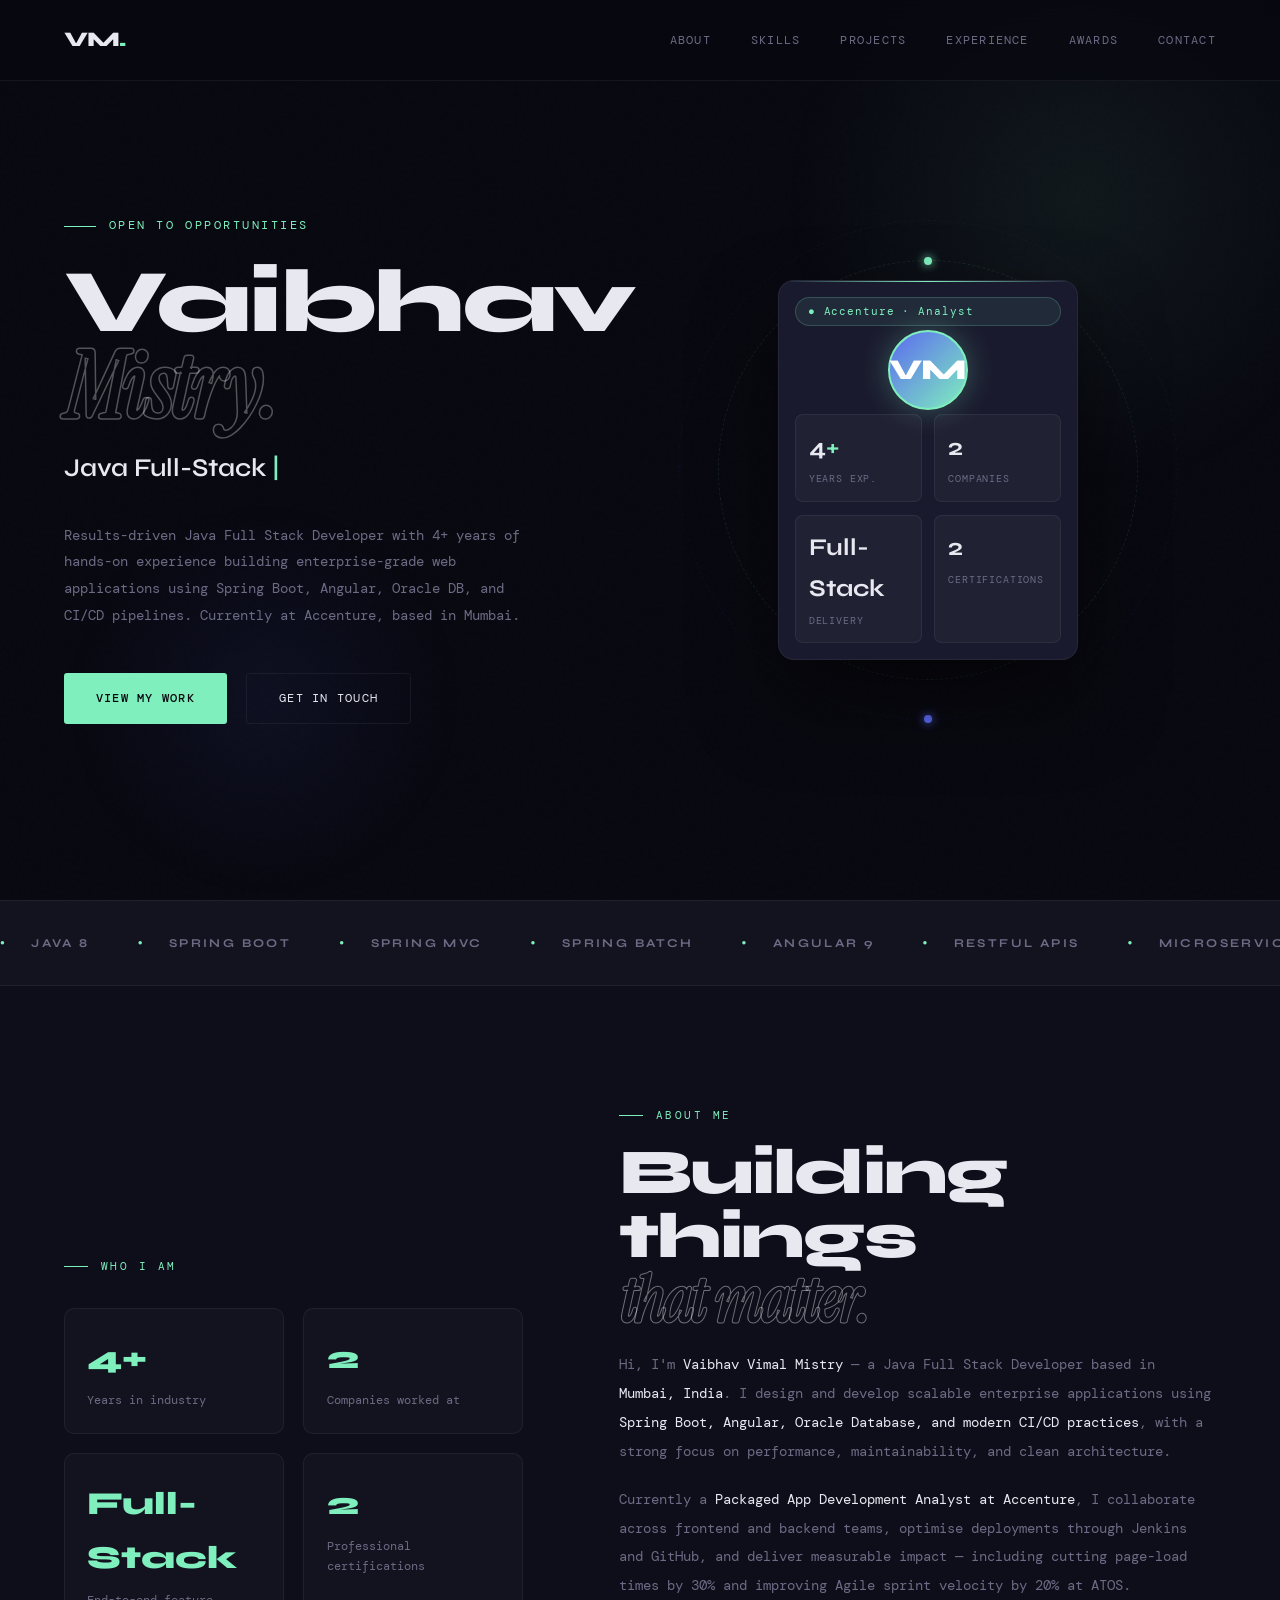
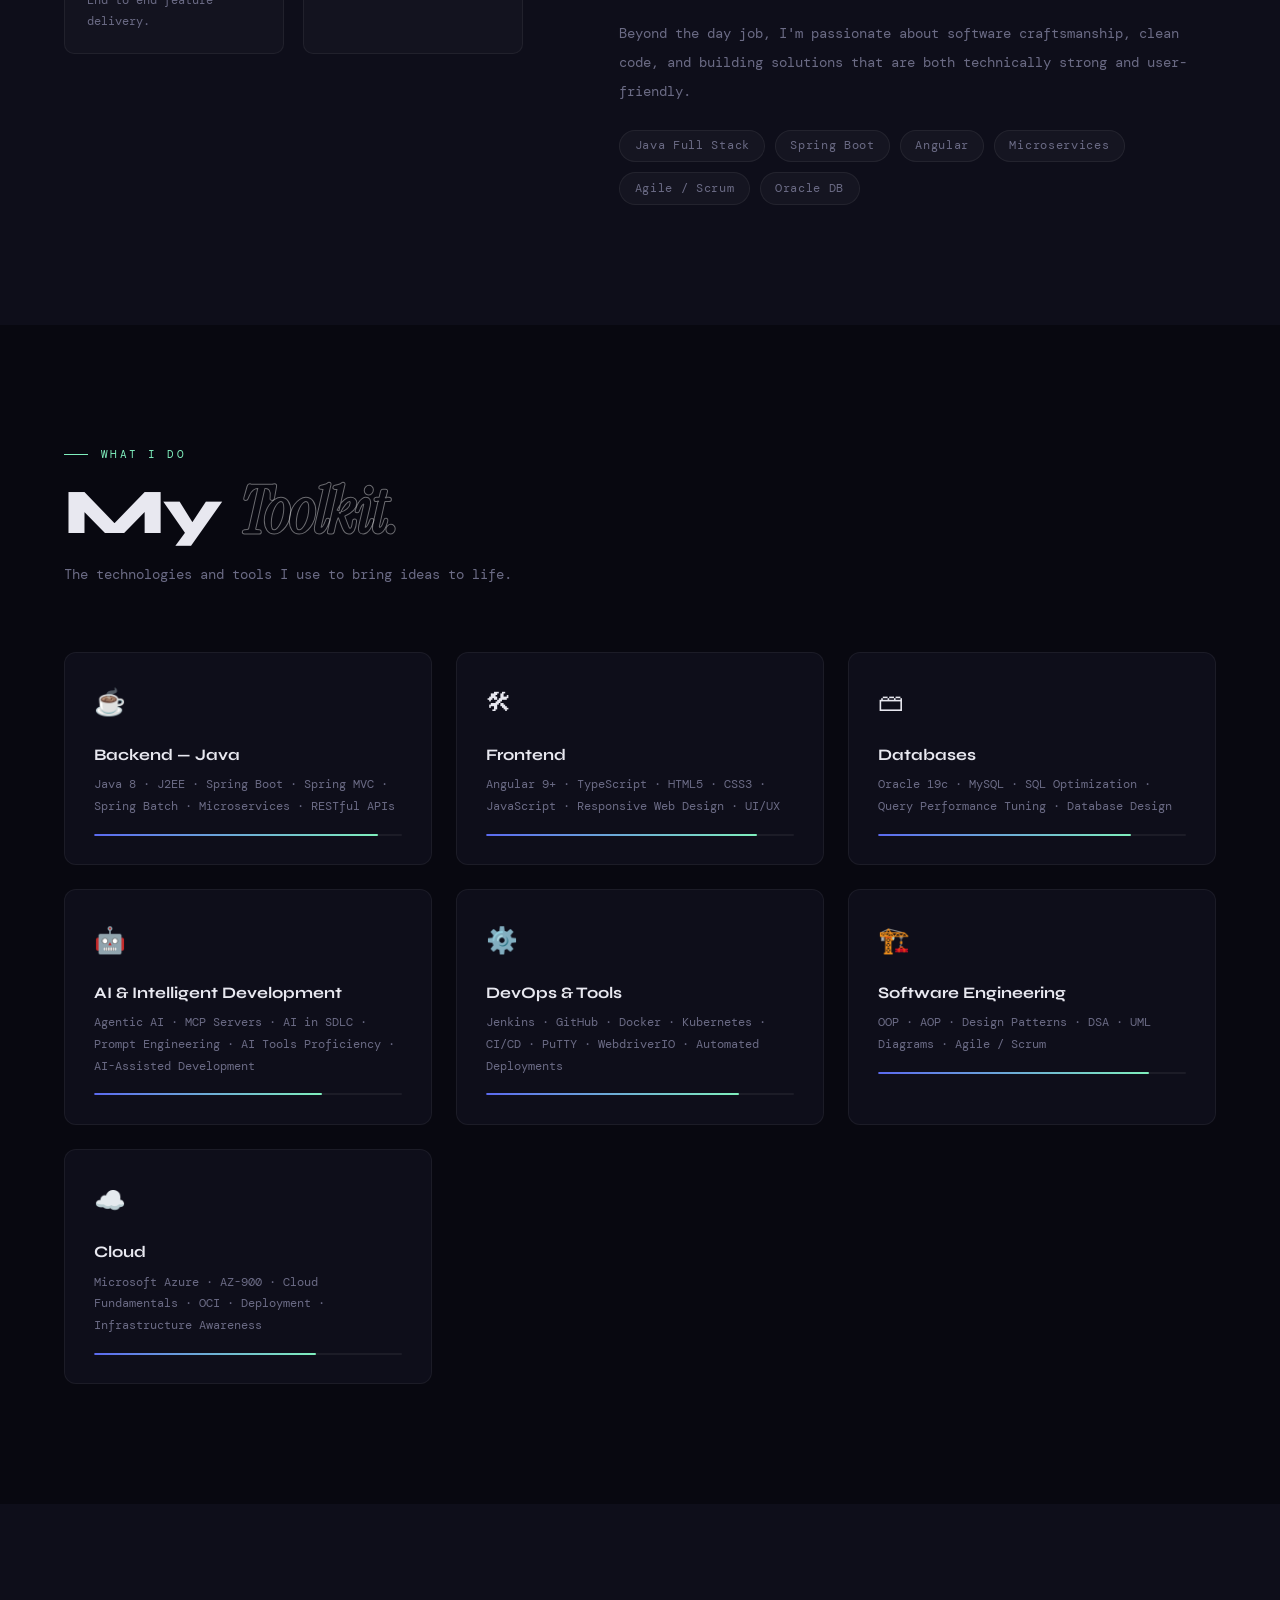
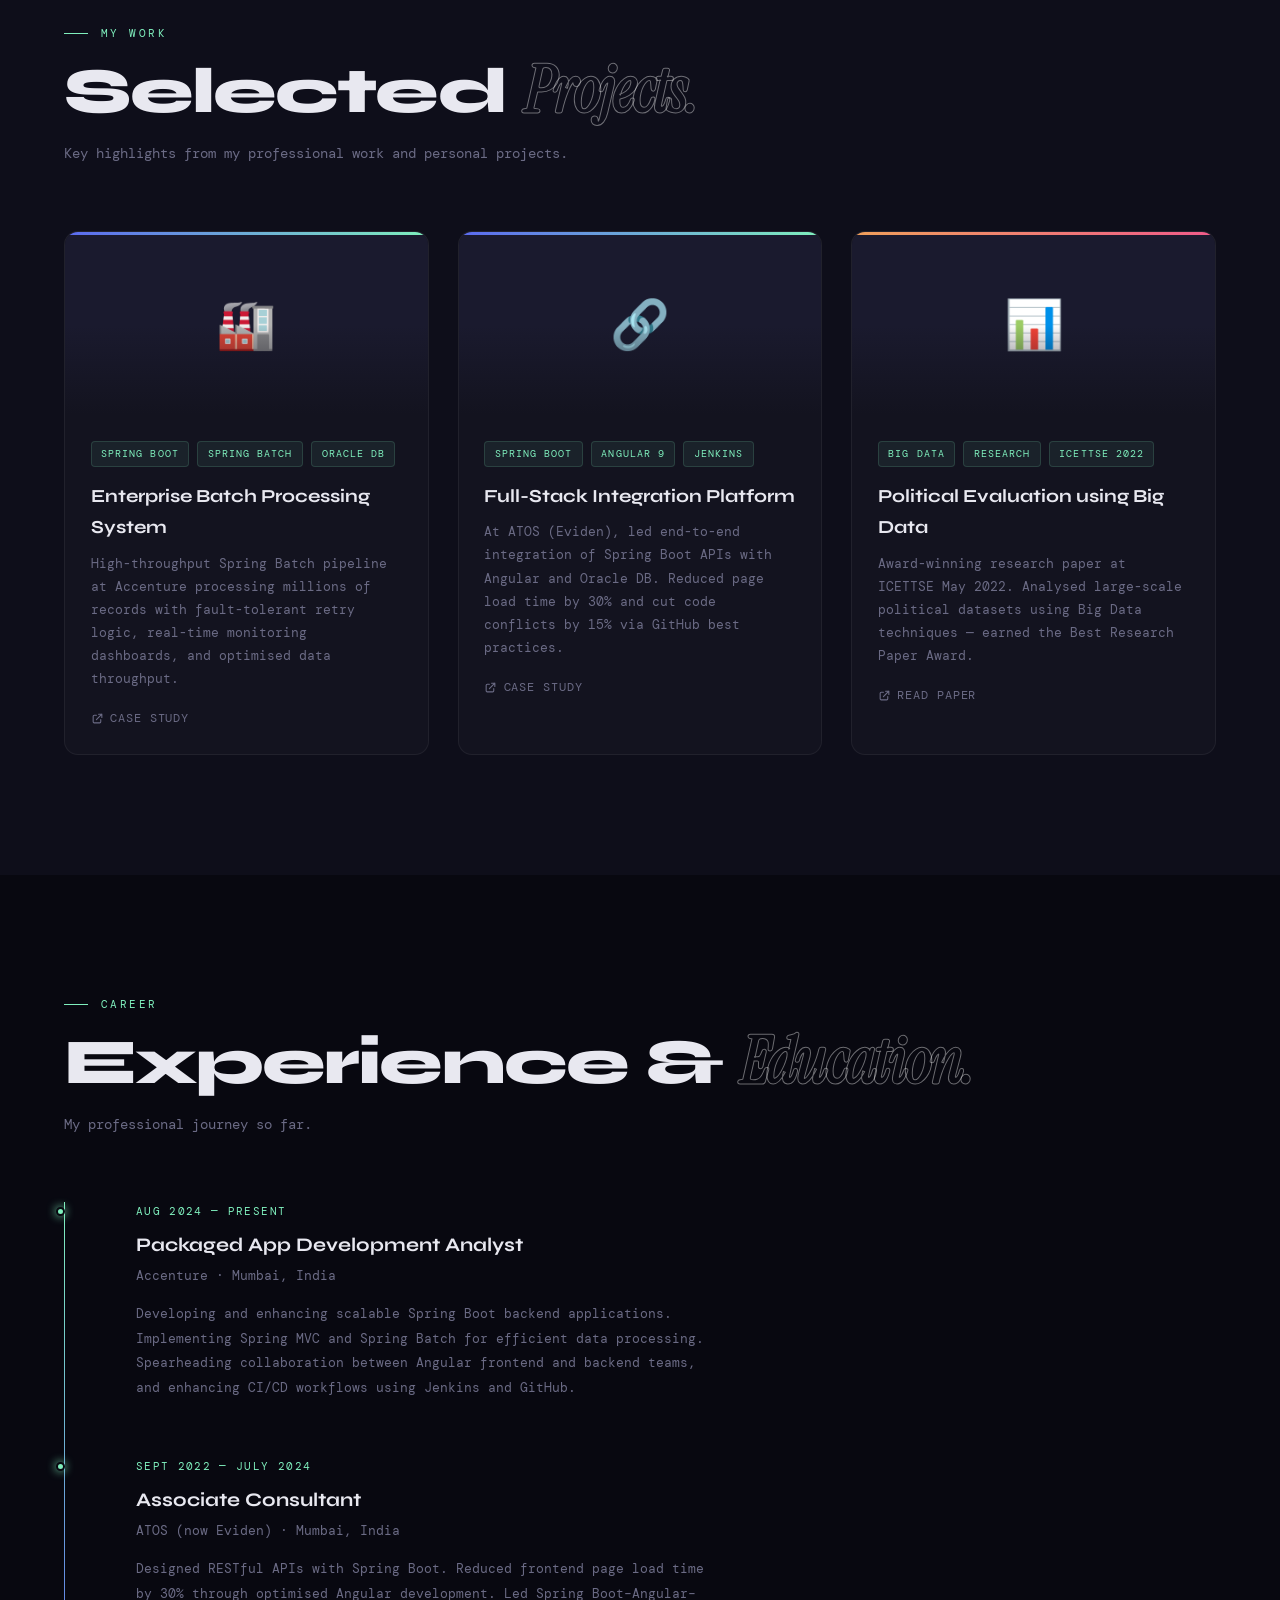
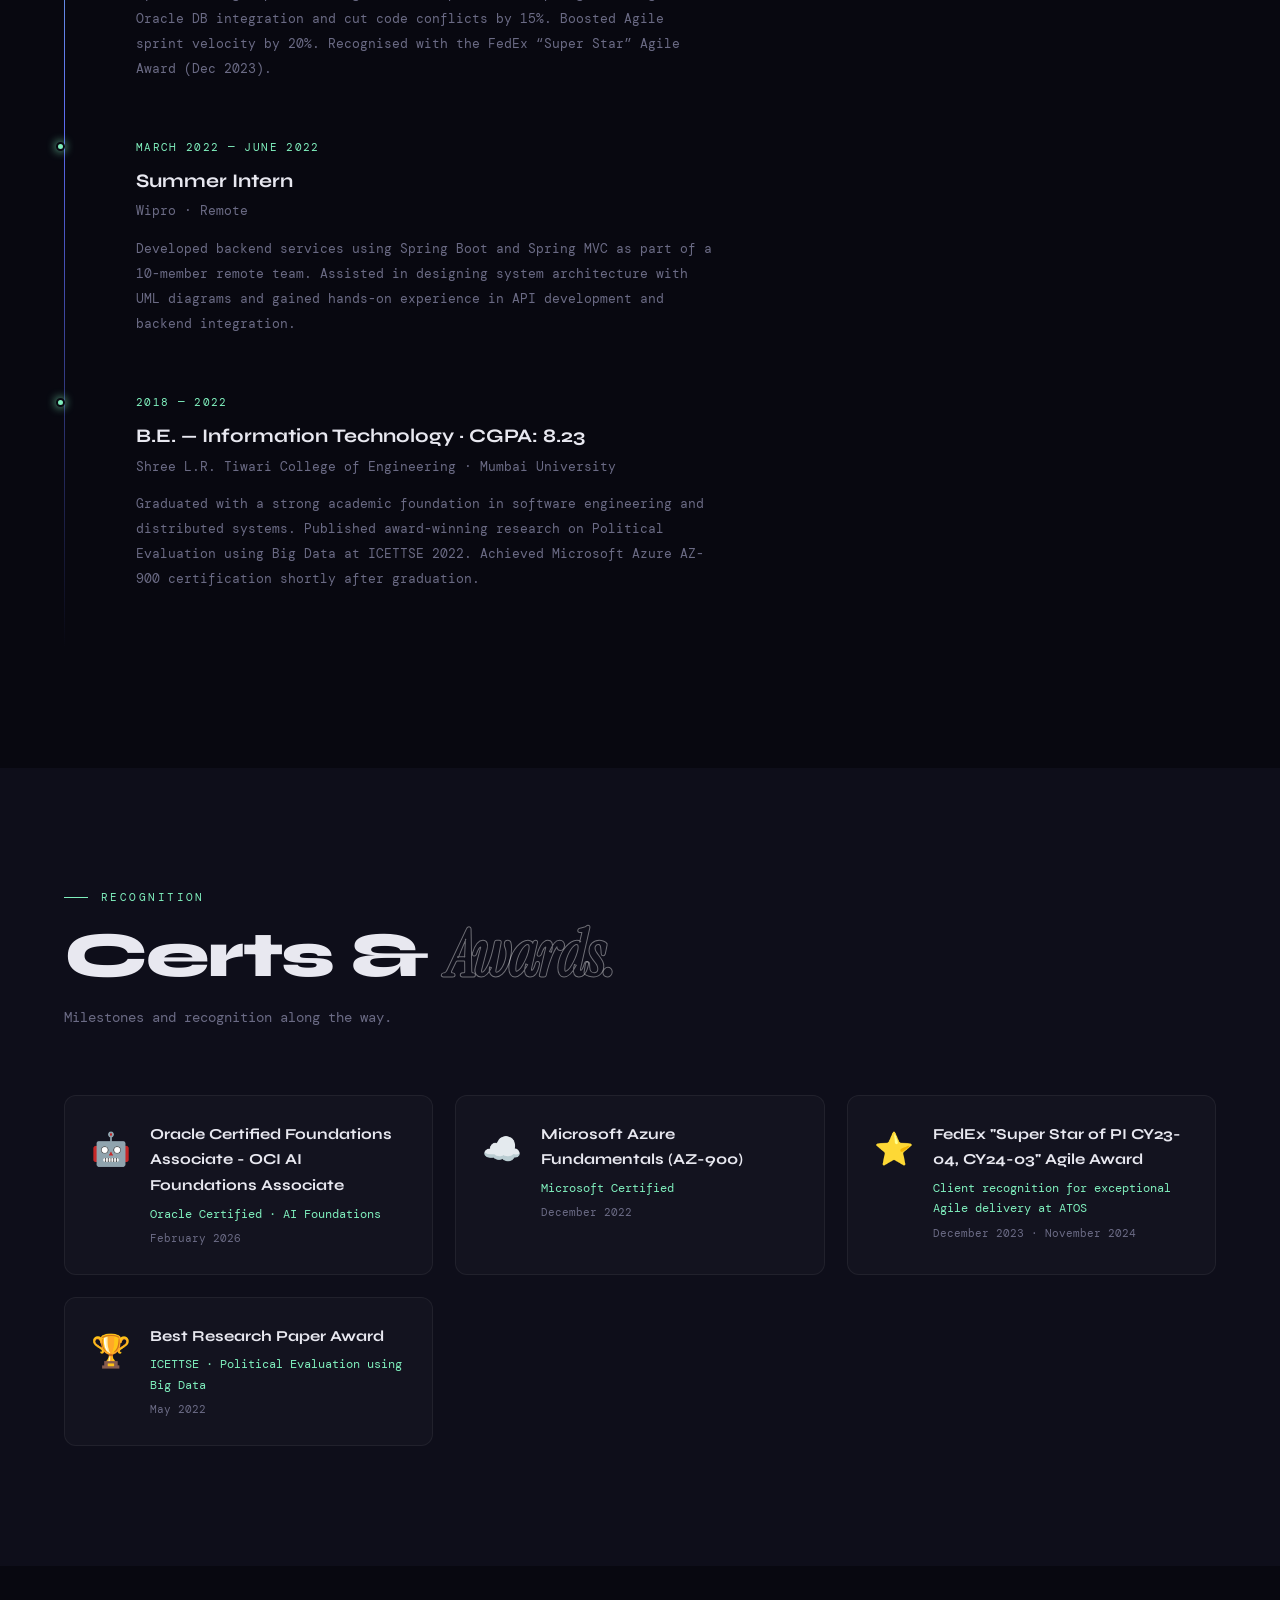
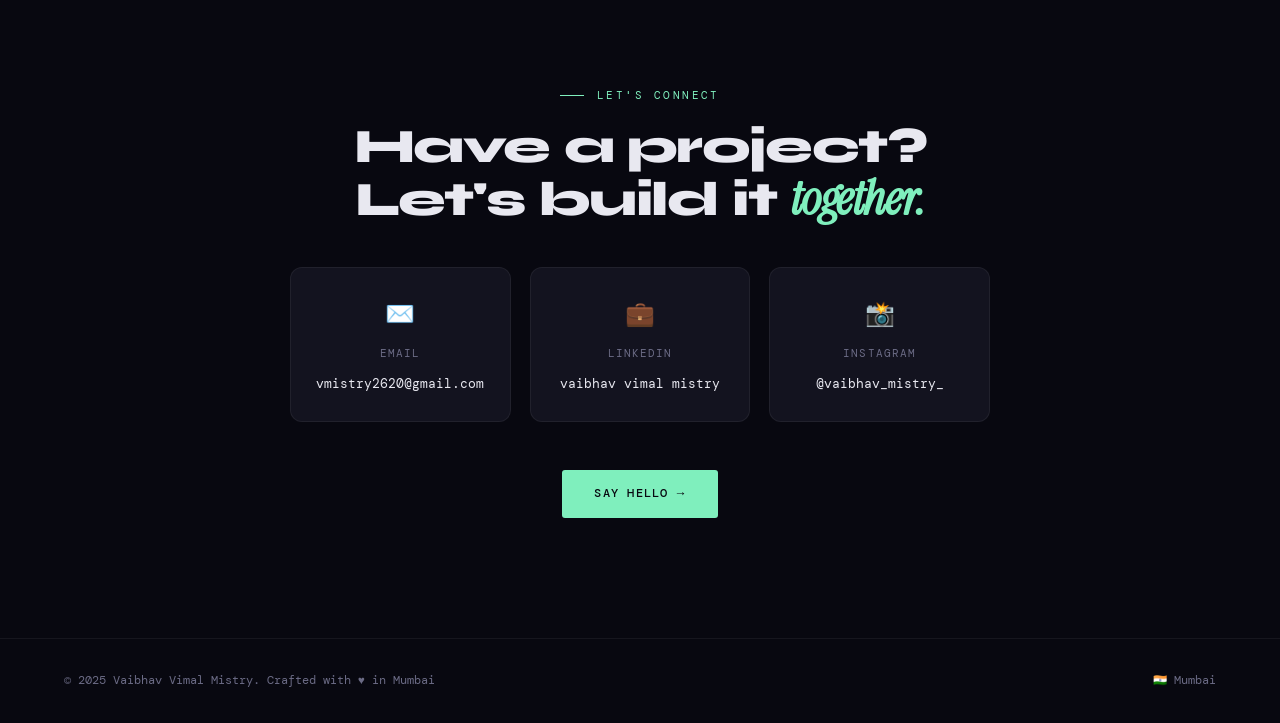
==== commit b0f69c98: "update the AI skill MCP server" ====
--- a/index.html
+++ b/index.html
@@ -306,7 +306,7 @@
     <div class="skill-card reveal">
       <span class="skill-icon">🤖</span>
       <div class="skill-name">AI &amp; Intelligent Development</div>
-      <div class="skill-items">Agentic AI &middot; MVC Servers &middot; AI in SDLC &middot; Prompt Engineering &middot; AI Tools Proficiency &middot; AI-Assisted Development</div>
+      <div class="skill-items">Agentic AI &middot; MCP Servers &middot; AI in SDLC &middot; Prompt Engineering &middot; AI Tools Proficiency &middot; AI-Assisted Development</div>
       <div class="skill-bar-wrap"><div class="skill-bar" data-width="74"></div></div>
     </div>
     <div class="skill-card reveal">
